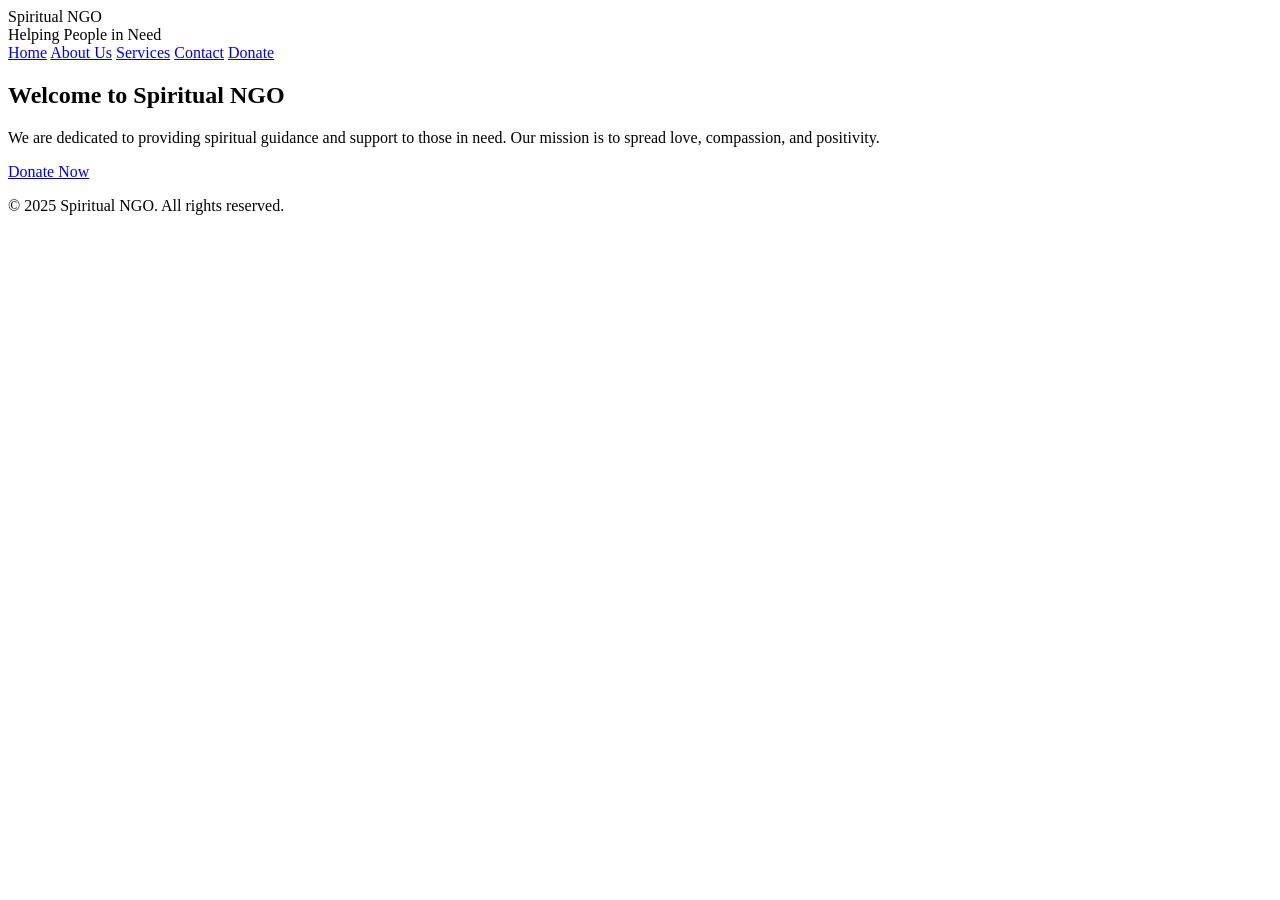
==== index.html @ c91c857c "Add files via upload" ====
<!DOCTYPE html>
<html lang="en">
<head>
    <meta charset="UTF-8">
    <meta name="viewport" content="width=device-width, initial-scale=1.0">
    <title>NGO - Home</title>
    <link rel="stylesheet" href="css/styles.css">
</head>
<body>
    <header>
        <div class="logo">Spiritual NGO</div>
        <div class="tagline">Helping People in Need</div>
    </header>
    <nav>
        <a href="index.html">Home</a>
        <a href="about.html">About Us</a>
        <a href="services.html">Services</a>
        <a href="contact.html">Contact</a>
        <a href="donate.html">Donate</a>
    </nav>
    <div class="hero">
        <h2>Welcome to Spiritual NGO</h2>
        <p>We are dedicated to providing spiritual guidance and support to those in need. Our mission is to spread love, compassion, and positivity.</p>
        <a href="donate.html" class="cta-button">Donate Now</a>
    </div>
    <footer>
        <p>&copy; 2025 Spiritual NGO. All rights reserved.</p>
    </footer>
</body>
</html>
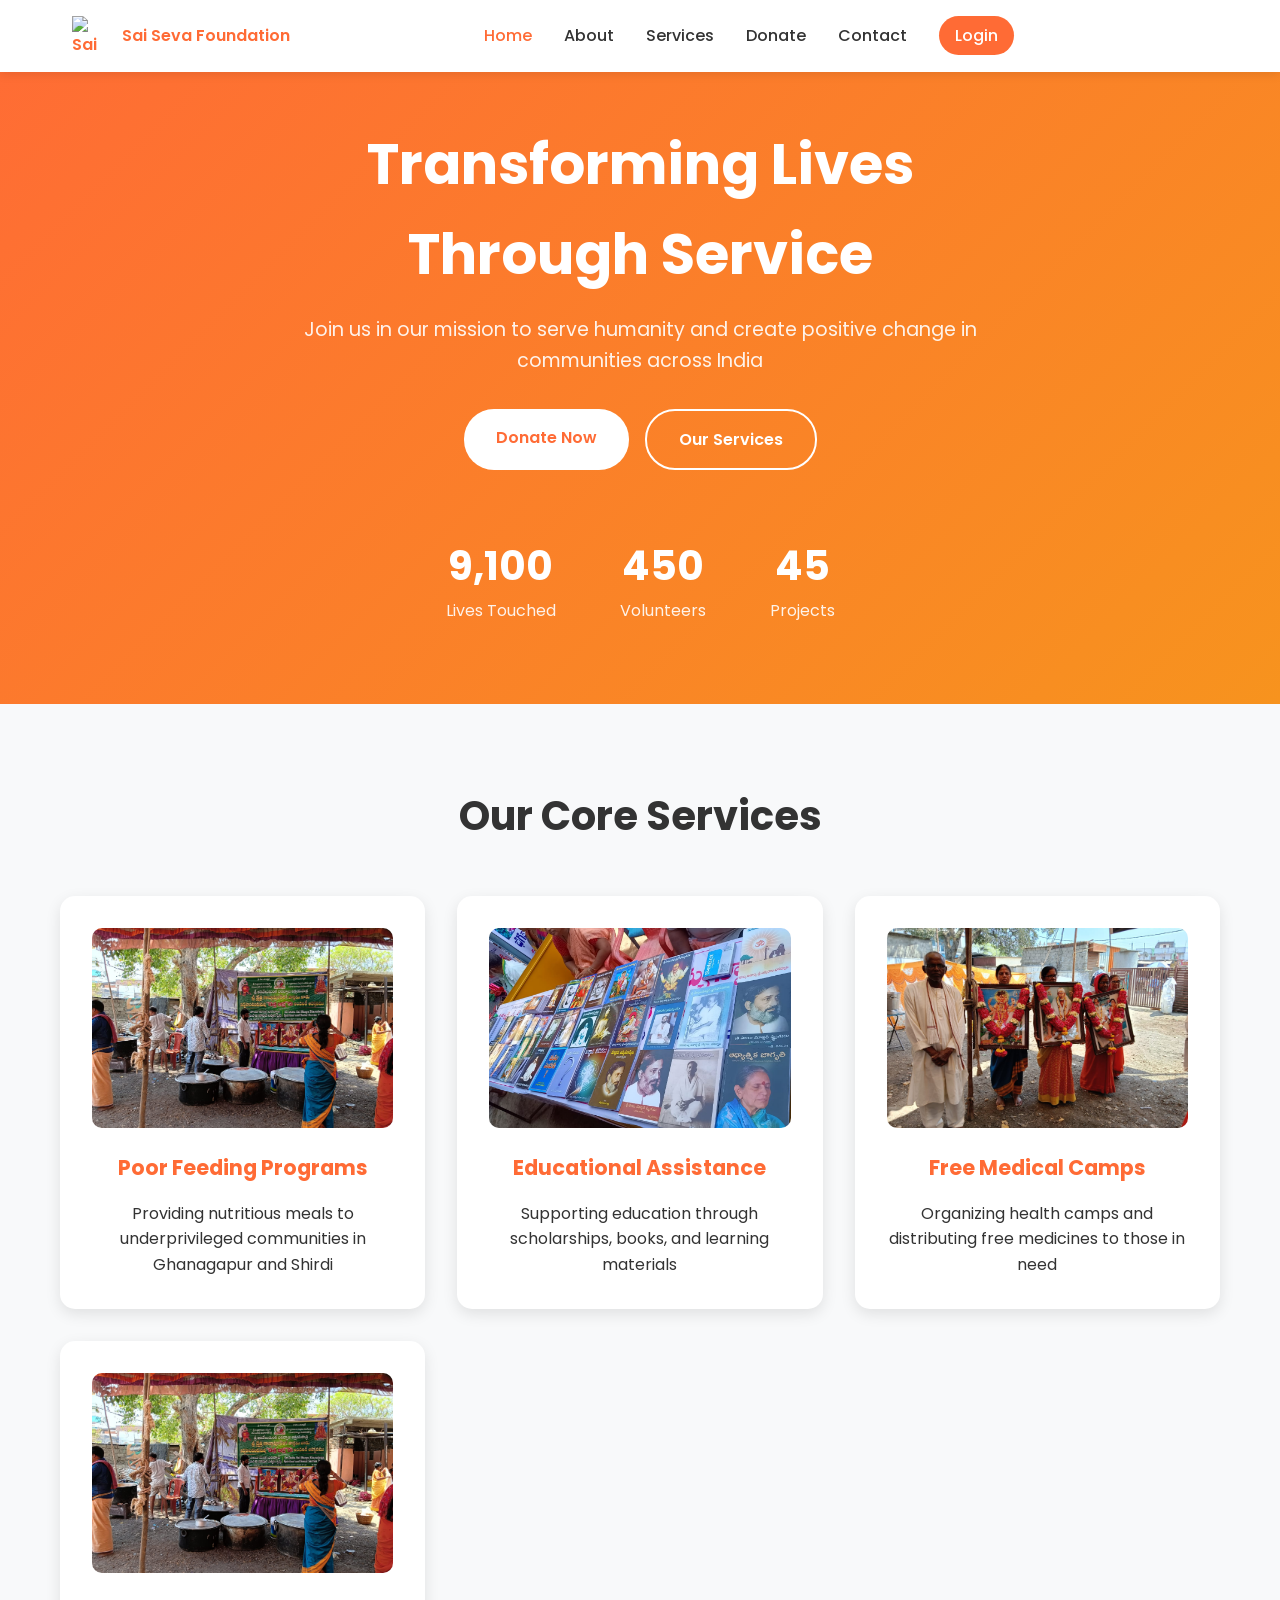
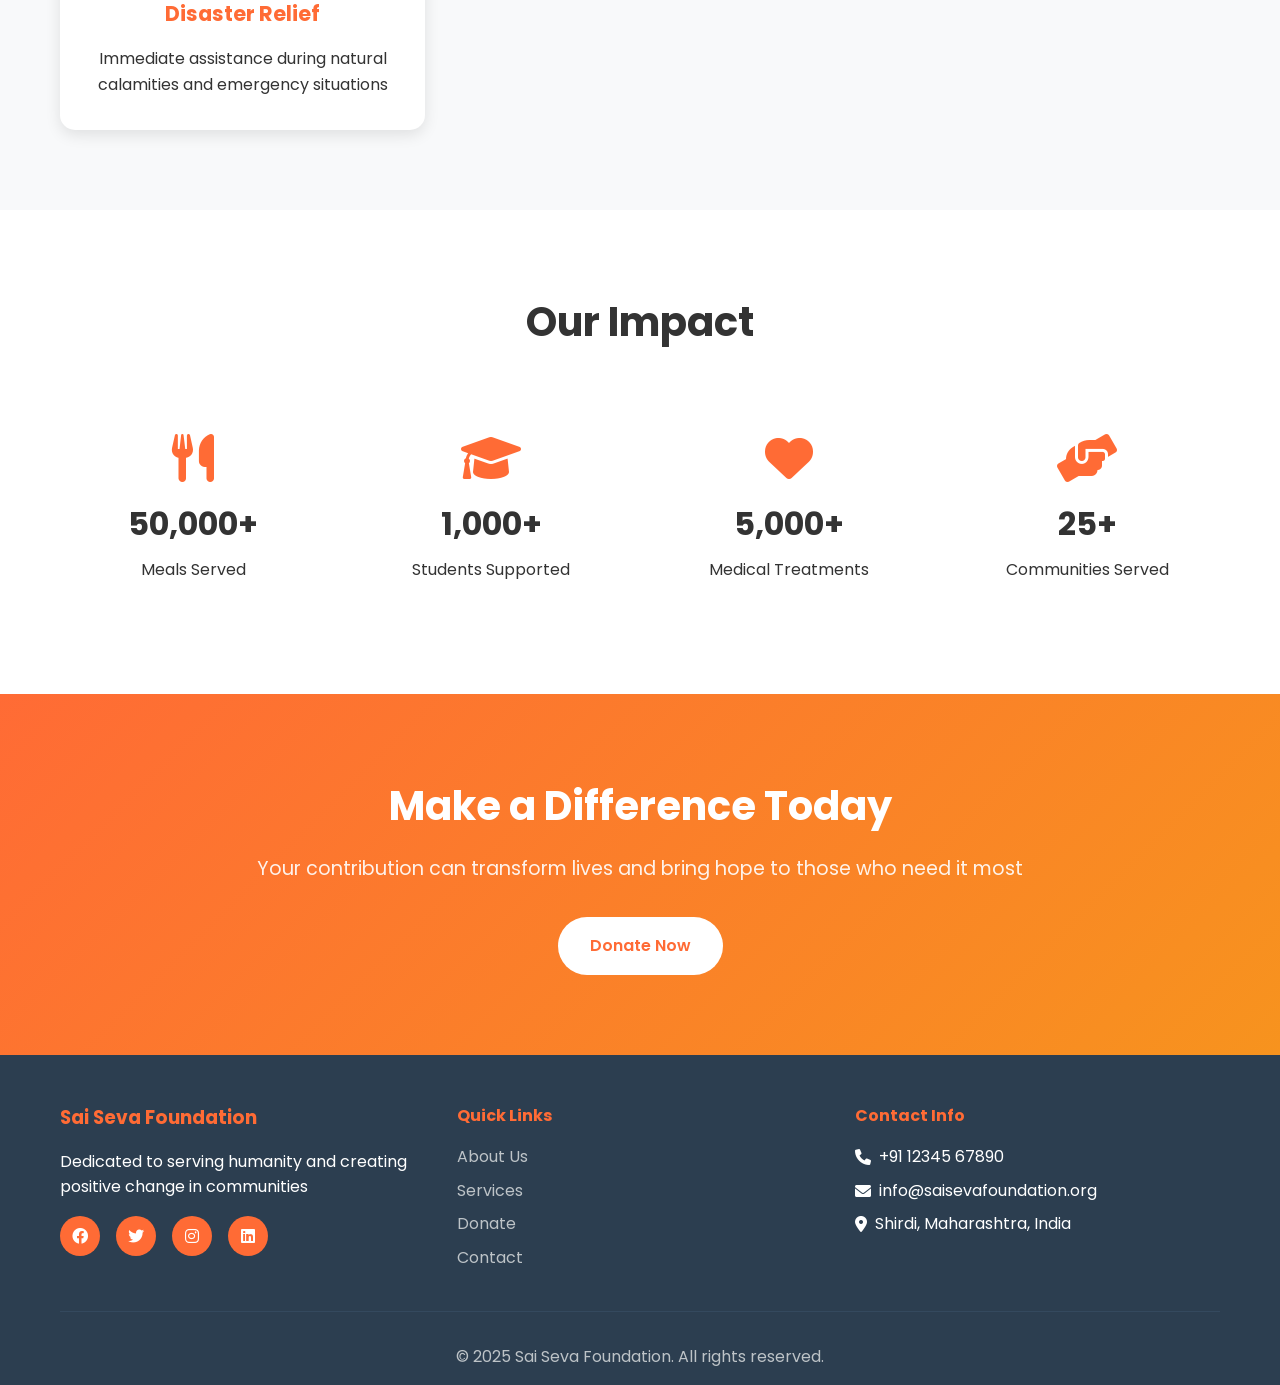
==== commit c479f8a1: "new updated" ====
--- a/index.html
+++ b/index.html
@@ -3,28 +3,173 @@
 <head>
     <meta charset="UTF-8">
     <meta name="viewport" content="width=device-width, initial-scale=1.0">
-    <title>NGO - Home</title>
-    <link rel="stylesheet" href="css/styles.css">
+    <title>Sai Seva Foundation - Transforming Lives Together</title>
+    <link rel="stylesheet" href="css/style.css">
+    <link href="https://cdnjs.cloudflare.com/ajax/libs/font-awesome/6.0.0/css/all.min.css" rel="stylesheet">
+    <link href="https://fonts.googleapis.com/css2?family=Poppins:wght@300;400;500;600;700&display=swap" rel="stylesheet">
 </head>
 <body>
-    <header>
-        <div class="logo">Spiritual NGO</div>
-        <div class="tagline">Helping People in Need</div>
-    </header>
-    <nav>
-        <a href="index.html">Home</a>
-        <a href="about.html">About Us</a>
-        <a href="services.html">Services</a>
-        <a href="contact.html">Contact</a>
-        <a href="donate.html">Donate</a>
+    <!-- Navigation -->
+    <nav class="navbar">
+        <div class="nav-container">
+            <div class="nav-logo">
+                <img src="images/logo.png" alt="Sai Seva Foundation">
+                <span>Sai Seva Foundation</span>
+            </div>
+            <ul class="nav-menu">
+                <li><a href="index.html" class="active">Home</a></li>
+                <li><a href="about.html">About</a></li>
+                <li><a href="services.html">Services</a></li>
+                <li><a href="donate.html">Donate</a></li>
+                <li><a href="contact.html">Contact</a></li>
+                <li><a href="login.html" class="login-btn">Login</a></li>
+            </ul>
+            <div class="hamburger">
+                <span></span>
+                <span></span>
+                <span></span>
+            </div>
+        </div>
     </nav>
-    <div class="hero">
-        <h2>Welcome to Spiritual NGO</h2>
-        <p>We are dedicated to providing spiritual guidance and support to those in need. Our mission is to spread love, compassion, and positivity.</p>
-        <a href="donate.html" class="cta-button">Donate Now</a>
-    </div>
-    <footer>
-        <p>&copy; 2025 Spiritual NGO. All rights reserved.</p>
+
+    <!-- Hero Section -->
+    <section class="hero">
+        <div class="hero-content">
+            <h1>Transforming Lives Through Service</h1>
+            <p>Join us in our mission to serve humanity and create positive change in communities across India</p>
+            <div class="hero-buttons">
+                <a href="donate.html" class="btn-primary">Donate Now</a>
+                <a href="services.html" class="btn-secondary">Our Services</a>
+            </div>
+        </div>
+        <div class="hero-stats">
+            <div class="stat">
+                <span class="stat-number" data-target="10000">0</span>
+                <span class="stat-label">Lives Touched</span>
+            </div>
+            <div class="stat">
+                <span class="stat-number" data-target="500">0</span>
+                <span class="stat-label">Volunteers</span>
+            </div>
+            <div class="stat">
+                <span class="stat-number" data-target="50">0</span>
+                <span class="stat-label">Projects</span>
+            </div>
+        </div>
+    </section>
+
+    <!-- Services Preview -->
+    <section class="services-preview">
+        <div class="container">
+            <h2>Our Core Services</h2>
+            <div class="services-grid">
+                <div class="service-card">
+                    <img src="images/poor-feeding.jpg" alt="Poor Feeding">
+                    <h3>Poor Feeding Programs</h3>
+                    <p>Providing nutritious meals to underprivileged communities in Ghanagapur and Shirdi</p>
+                </div>
+                <div class="service-card">
+                    <img src="images/education.jpg" alt="Education">
+                    <h3>Educational Assistance</h3>
+                    <p>Supporting education through scholarships, books, and learning materials</p>
+                </div>
+                <div class="service-card">
+                    <img src="images/medical-camp.jpg" alt="Medical Camp">
+                    <h3>Free Medical Camps</h3>
+                    <p>Organizing health camps and distributing free medicines to those in need</p>
+                </div>
+                <div class="service-card">
+                    <img src="images/disaster-relief.jpg" alt="Disaster Relief">
+                    <h3>Disaster Relief</h3>
+                    <p>Immediate assistance during natural calamities and emergency situations</p>
+                </div>
+            </div>
+        </div>
+    </section>
+
+    <!-- Impact Section -->
+    <section class="impact-section">
+        <div class="container">
+            <h2>Our Impact</h2>
+            <div class="impact-grid">
+                <div class="impact-item">
+                    <i class="fas fa-utensils"></i>
+                    <h3>50,000+</h3>
+                    <p>Meals Served</p>
+                </div>
+                <div class="impact-item">
+                    <i class="fas fa-graduation-cap"></i>
+                    <h3>1,000+</h3>
+                    <p>Students Supported</p>
+                </div>
+                <div class="impact-item">
+                    <i class="fas fa-heart"></i>
+                    <h3>5,000+</h3>
+                    <p>Medical Treatments</p>
+                </div>
+                <div class="impact-item">
+                    <i class="fas fa-hands-helping"></i>
+                    <h3>25+</h3>
+                    <p>Communities Served</p>
+                </div>
+            </div>
+        </div>
+    </section>
+
+    <!-- Donation CTA -->
+    <section class="donation-cta">
+        <div class="container">
+            <h2>Make a Difference Today</h2>
+            <p>Your contribution can transform lives and bring hope to those who need it most</p>
+            <a href="donate.html" class="btn-primary">Donate Now</a>
+        </div>
+    </section>
+
+    <!-- Footer -->
+    <footer class="footer">
+        <div class="container">
+            <div class="footer-content">
+                <div class="footer-section">
+                    <h3>Sai Seva Foundation</h3>
+                    <p>Dedicated to serving humanity and creating positive change in communities</p>
+                    <div class="social-links">
+                        <a href="#"><i class="fab fa-facebook"></i></a>
+                        <a href="#"><i class="fab fa-twitter"></i></a>
+                        <a href="#"><i class="fab fa-instagram"></i></a>
+                        <a href="#"><i class="fab fa-linkedin"></i></a>
+                    </div>
+                </div>
+                <div class="footer-section">
+                    <h4>Quick Links</h4>
+                    <ul>
+                        <li><a href="about.html">About Us</a></li>
+                        <li><a href="services.html">Services</a></li>
+                        <li><a href="donate.html">Donate</a></li>
+                        <li><a href="contact.html">Contact</a></li>
+                    </ul>
+                </div>
+                <div class="footer-section">
+                    <h4>Contact Info</h4>
+                    <div class="contact-item">
+                        <i class="fas fa-phone"></i>
+                        <span>+91 12345 67890</span>
+                    </div>
+                    <div class="contact-item">
+                        <i class="fas fa-envelope"></i>
+                        <span>info@saisevafoundation.org</span>
+                    </div>
+                    <div class="contact-item">
+                        <i class="fas fa-map-marker-alt"></i>
+                        <span>Shirdi, Maharashtra, India</span>
+                    </div>
+                </div>
+            </div>
+            <div class="footer-bottom">
+                <p>&copy; 2025 Sai Seva Foundation. All rights reserved.</p>
+            </div>
+        </div>
     </footer>
+
+    <script src="js/main.js"></script>
 </body>
-</html>+</html>
--- a/css/style.css
+++ b/css/style.css
@@ -0,0 +1,860 @@
+/* Reset and Base Styles */
+* {
+    margin: 0;
+    padding: 0;
+    box-sizing: border-box;
+}
+
+body {
+    font-family: 'Poppins', sans-serif;
+    line-height: 1.6;
+    color: #333;
+}
+
+.container {
+    max-width: 1200px;
+    margin: 0 auto;
+    padding: 0 20px;
+}
+
+/* Navigation */
+.navbar {
+    background: #fff;
+    box-shadow: 0 2px 10px rgba(0,0,0,0.1);
+    position: fixed;
+    width: 100%;
+    top: 0;
+    z-index: 1000;
+}
+
+.nav-container {
+    display: flex;
+    justify-content: space-between;
+    align-items: center;
+    padding: 1rem 2rem;
+    max-width: 1200px;
+    margin: 0 auto;
+}
+
+.nav-logo {
+    display: flex;
+    align-items: center;
+    gap: 10px;
+    font-weight: 600;
+    color: #ff6b35;
+}
+
+.nav-logo img {
+    width: 40px;
+    height: 40px;
+}
+
+.nav-menu {
+    display: flex;
+    list-style: none;
+    gap: 2rem;
+    align-items: center;
+}
+
+.nav-menu a {
+    text-decoration: none;
+    color: #333;
+    font-weight: 500;
+    transition: color 0.3s;
+}
+
+.nav-menu a:hover,
+.nav-menu a.active {
+    color: #ff6b35;
+}
+
+.login-btn {
+    background: #ff6b35;
+    color: #fff !important;
+    padding: 0.5rem 1rem;
+    border-radius: 25px;
+    transition: background 0.3s;
+}
+
+.login-btn:hover {
+    background: #e55a2b;
+}
+
+/* Hero Section */
+.hero {
+    background: linear-gradient(135deg, #ff6b35 0%, #f7931e 100%);
+    color: white;
+    padding: 120px 0 80px;
+    text-align: center;
+    position: relative;
+    overflow: hidden;
+}
+
+.hero::before {
+    content: '';
+    position: absolute;
+    top: 0;
+    left: 0;
+    right: 0;
+    bottom: 0;
+    background: url('images/hero-bg.jpg') center/cover;
+    opacity: 0.2;
+    z-index: 1;
+}
+
+.hero-content {
+    position: relative;
+    z-index: 2;
+    max-width: 800px;
+    margin: 0 auto;
+    padding: 0 20px;
+}
+
+.hero h1 {
+    font-size: 3.5rem;
+    margin-bottom: 1rem;
+    font-weight: 700;
+}
+
+.hero p {
+    font-size: 1.2rem;
+    margin-bottom: 2rem;
+    opacity: 0.9;
+}
+
+.hero-buttons {
+    display: flex;
+    gap: 1rem;
+    justify-content: center;
+    flex-wrap: wrap;
+}
+
+.btn-primary,
+.btn-secondary {
+    padding: 1rem 2rem;
+    border: none;
+    border-radius: 30px;
+    font-weight: 600;
+    text-decoration: none;
+    display: inline-block;
+    transition: all 0.3s;
+    cursor: pointer;
+}
+
+.btn-primary {
+    background: #fff;
+    color: #ff6b35;
+}
+
+.btn-primary:hover {
+    background: #f0f0f0;
+    transform: translateY(-2px);
+}
+
+.btn-secondary {
+    background: transparent;
+    color: #fff;
+    border: 2px solid #fff;
+}
+
+.btn-secondary:hover {
+    background: #fff;
+    color: #ff6b35;
+}
+
+.hero-stats {
+    display: flex;
+    justify-content: center;
+    gap: 4rem;
+    margin-top: 4rem;
+    position: relative;
+    z-index: 2;
+}
+
+.stat {
+    text-align: center;
+}
+
+.stat-number {
+    display: block;
+    font-size: 2.5rem;
+    font-weight: 700;
+}
+
+.stat-label {
+    font-size: 1rem;
+    opacity: 0.9;
+}
+
+/* Services Preview */
+.services-preview {
+    padding: 80px 0;
+    background: #f8f9fa;
+}
+
+.services-preview h2 {
+    text-align: center;
+    font-size: 2.5rem;
+    margin-bottom: 3rem;
+    color: #333;
+}
+
+.services-grid {
+    display: grid;
+    grid-template-columns: repeat(auto-fit, minmax(280px, 1fr));
+    gap: 2rem;
+}
+
+.service-card {
+    background: #fff;
+    border-radius: 15px;
+    padding: 2rem;
+    text-align: center;
+    box-shadow: 0 5px 15px rgba(0,0,0,0.1);
+    transition: transform 0.3s;
+}
+
+.service-card:hover {
+    transform: translateY(-5px);
+}
+
+.service-card img {
+    width: 100%;
+    height: 200px;
+    object-fit: cover;
+    border-radius: 10px;
+    margin-bottom: 1rem;
+}
+
+.service-card h3 {
+    font-size: 1.3rem;
+    margin-bottom: 1rem;
+    color: #ff6b35;
+}
+
+/* Impact Section */
+.impact-section {
+    padding: 80px 0;
+    background: #fff;
+}
+
+.impact-section h2 {
+    text-align: center;
+    font-size: 2.5rem;
+    margin-bottom: 3rem;
+    color: #333;
+}
+
+.impact-grid {
+    display: grid;
+    grid-template-columns: repeat(auto-fit, minmax(200px, 1fr));
+    gap: 2rem;
+}
+
+.impact-item {
+    text-align: center;
+    padding: 2rem;
+}
+
+.impact-item i {
+    font-size: 3rem;
+    color: #ff6b35;
+    margin-bottom: 1rem;
+}
+
+.impact-item h3 {
+    font-size: 2rem;
+    font-weight: 700;
+    margin-bottom: 0.5rem;
+}
+
+/* Donation CTA */
+.donation-cta {
+    background: linear-gradient(135deg, #ff6b35 0%, #f7931e 100%);
+    color: white;
+    padding: 80px 0;
+    text-align: center;
+}
+
+.donation-cta h2 {
+    font-size: 2.5rem;
+    margin-bottom: 1rem;
+}
+
+.donation-cta p {
+    font-size: 1.2rem;
+    margin-bottom: 2rem;
+    opacity: 0.9;
+}
+
+/* Login Section */
+.login-section {
+    padding: 120px 0 80px;
+    background: #f8f9fa;
+    min-height: 100vh;
+    display: flex;
+    align-items: center;
+}
+
+.login-container {
+    max-width: 450px;
+    margin: 0 auto;
+    background: #fff;
+    padding: 2rem;
+    border-radius: 15px;
+    box-shadow: 0 10px 30px rgba(0,0,0,0.1);
+}
+
+.login-tabs {
+    display: flex;
+    margin-bottom: 2rem;
+}
+
+.tab-btn {
+    flex: 1;
+    padding: 1rem;
+    background: transparent;
+    border: none;
+    border-bottom: 2px solid #ddd;
+    cursor: pointer;
+    font-weight: 600;
+    transition: all 0.3s;
+}
+
+.tab-btn.active {
+    border-bottom-color: #ff6b35;
+    color: #ff6b35;
+}
+
+.tab-content {
+    display: none;
+}
+
+.tab-content.active {
+    display: block;
+}
+
+.auth-form {
+    display: flex;
+    flex-direction: column;
+    gap: 1rem;
+}
+
+.form-group {
+    display: flex;
+    flex-direction: column;
+}
+
+.form-group label {
+    margin-bottom: 0.5rem;
+    font-weight: 500;
+    color: #333;
+}
+
+.form-group input,
+.form-group select,
+.form-group textarea {
+    padding: 0.8rem;
+    border: 2px solid #ddd;
+    border-radius: 8px;
+    font-size: 1rem;
+    transition: border-color 0.3s;
+}
+
+.form-group input:focus,
+.form-group select:focus,
+.form-group textarea:focus {
+    outline: none;
+    border-color: #ff6b35;
+}
+
+/* Donation Page */
+.donation-hero {
+    background: linear-gradient(135deg, #ff6b35 0%, #f7931e 100%);
+    color: white;
+    padding: 120px 0 80px;
+    text-align: center;
+}
+
+.donation-hero h1 {
+    font-size: 3rem;
+    margin-bottom: 1rem;
+}
+
+.donation-section {
+    padding: 80px 0;
+    background: #f8f9fa;
+}
+
+.donation-grid {
+    display: grid;
+    grid-template-columns: 2fr 1fr;
+    gap: 3rem;
+    align-items: start;
+}
+
+.donation-form-container {
+    background: #fff;
+    padding: 2rem;
+    border-radius: 15px;
+    box-shadow: 0 5px 15px rgba(0,0,0,0.1);
+}
+
+.donation-form h2 {
+    margin-bottom: 2rem;
+    color: #333;
+}
+
+.cause-options {
+    display: flex;
+    flex-direction: column;
+    gap: 0.5rem;
+    margin-bottom: 2rem;
+}
+
+.cause-option {
+    display: flex;
+    align-items: center;
+    gap: 0.5rem;
+    padding: 0.8rem;
+    border: 2px solid #ddd;
+    border-radius: 8px;
+    cursor: pointer;
+    transition: all 0.3s;
+}
+
+.cause-option:hover {
+    border-color: #ff6b35;
+}
+
+.cause-option input[type="radio"]:checked + span {
+    color: #ff6b35;
+    font-weight: 600;
+}
+
+.amount-buttons {
+    display: grid;
+    grid-template-columns: repeat(2, 1fr);
+    gap: 1rem;
+    margin-bottom: 1rem;
+}
+
+.amount-btn {
+    padding: 1rem;
+    border: 2px solid #ddd;
+    background: #fff;
+    border-radius: 8px;
+    cursor: pointer;
+    font-weight: 600;
+    transition: all 0.3s;
+}
+
+.amount-btn.active,
+.amount-btn:hover {
+    border-color: #ff6b35;
+    background: #ff6b35;
+    color: #fff;
+}
+
+.form-row {
+    display: grid;
+    grid-template-columns: 1fr 1fr;
+    gap: 1rem;
+}
+
+.donation-summary {
+    background: #f8f9fa;
+    padding: 1.5rem;
+    border-radius: 8px;
+    margin-bottom: 2rem;
+}
+
+.summary-item {
+    display: flex;
+    justify-content: space-between;
+    margin-bottom: 0.5rem;
+}
+
+.donate-btn {
+    width: 100%;
+    padding: 1rem;
+    font-size: 1.1rem;
+    font-weight: 600;
+}
+
+.impact-info {
+    background: #fff;
+    padding: 2rem;
+    border-radius: 15px;
+    box-shadow: 0 5px 15px rgba(0,0,0,0.1);
+    height: fit-content;
+}
+
+.impact-cards {
+    display: flex;
+    flex-direction: column;
+    gap: 1rem;
+    margin-bottom: 2rem;
+}
+
+.impact-card {
+    display: flex;
+    align-items: center;
+    gap: 1rem;
+    padding: 1rem;
+    background: #f8f9fa;
+    border-radius: 8px;
+}
+
+.impact-icon {
+    width: 50px;
+    height: 50px;
+    background: #ff6b35;
+    color: #fff;
+    display: flex;
+    align-items: center;
+    justify-content: center;
+    border-radius: 50%;
+    font-size: 1.2rem;
+}
+
+.trust-indicators ul {
+    list-style: none;
+    padding: 0;
+}
+
+.trust-indicators li {
+    display: flex;
+    align-items: center;
+    gap: 0.5rem;
+    margin-bottom: 0.5rem;
+}
+
+.trust-indicators i {
+    color: #28a745;
+}
+
+/* Dashboard Styles */
+.dashboard-container {
+    display: flex;
+    min-height: 100vh;
+}
+
+.sidebar {
+    width: 250px;
+    background: #2c3e50;
+    color: #fff;
+    position: fixed;
+    height: 100vh;
+    overflow-y: auto;
+}
+
+.sidebar-header {
+    padding: 2rem 1rem;
+    border-bottom: 1px solid #34495e;
+}
+
+.sidebar-menu {
+    list-style: none;
+    padding: 0;
+}
+
+.sidebar-menu li {
+    margin: 0;
+}
+
+.sidebar-menu a {
+    display: flex;
+    align-items: center;
+    gap: 0.5rem;
+    padding: 1rem;
+    color: #bdc3c7;
+    text-decoration: none;
+    transition: all 0.3s;
+}
+
+.sidebar-menu a:hover,
+.sidebar-menu li.active a {
+    background: #34495e;
+    color: #fff;
+}
+
+.main-content {
+    flex: 1;
+    margin-left: 250px;
+    padding: 2rem;
+    background: #f8f9fa;
+    min-height: 100vh;
+}
+
+.dashboard-header {
+    display: flex;
+    justify-content: space-between;
+    align-items: center;
+    margin-bottom: 2rem;
+}
+
+.user-info {
+    display: flex;
+    align-items: center;
+    gap: 1rem;
+}
+
+.user-avatar {
+    width: 40px;
+    height: 40px;
+    border-radius: 50%;
+}
+
+.stats-grid {
+    display: grid;
+    grid-template-columns: repeat(auto-fit, minmax(250px, 1fr));
+    gap: 2rem;
+    margin-bottom: 2rem;
+}
+
+.stat-card {
+    background: #fff;
+    padding: 2rem;
+    border-radius: 15px;
+    box-shadow: 0 5px 15px rgba(0,0,0,0.1);
+    display: flex;
+    align-items: center;
+    gap: 1rem;
+}
+
+.stat-icon {
+    width: 60px;
+    height: 60px;
+    background: #ff6b35;
+    color: #fff;
+    display: flex;
+    align-items: center;
+    justify-content: center;
+    border-radius: 50%;
+    font-size: 1.5rem;
+}
+
+.stat-content h3 {
+    font-size: 2rem;
+    margin-bottom: 0.5rem;
+    color: #333;
+}
+
+.dashboard-widgets {
+    display: grid;
+    grid-template-columns: 1fr 1fr;
+    gap: 2rem;
+}
+
+.widget {
+    background: #fff;
+    padding: 2rem;
+    border-radius: 15px;
+    box-shadow: 0 5px 15px rgba(0,0,0,0.1);
+}
+
+.content-section {
+    display: none;
+}
+
+.content-section.active {
+    display: block;
+}
+
+.section-header {
+    display: flex;
+    justify-content: space-between;
+    align-items: center;
+    margin-bottom: 2rem;
+}
+
+.table-container {
+    background: #fff;
+    border-radius: 15px;
+    overflow: hidden;
+    box-shadow: 0 5px 15px rgba(0,0,0,0.1);
+}
+
+.data-table {
+    width: 100%;
+    border-collapse: collapse;
+}
+
+.data-table th,
+.data-table td {
+    padding: 1rem;
+    text-align: left;
+    border-bottom: 1px solid #ddd;
+}
+
+.data-table th {
+    background: #f8f9fa;
+    font-weight: 600;
+}
+
+/* Modal */
+.modal {
+    display: none;
+    position: fixed;
+    z-index: 2000;
+    left: 0;
+    top: 0;
+    width: 100%;
+    height: 100%;
+    background: rgba(0,0,0,0.5);
+}
+
+.modal-content {
+    background: #fff;
+    margin: 5% auto;
+    padding: 2rem;
+    border-radius: 15px;
+    width: 90%;
+    max-width: 600px;
+    position: relative;
+}
+
+.close {
+    position: absolute;
+    right: 1rem;
+    top: 1rem;
+    font-size: 2rem;
+    cursor: pointer;
+    color: #999;
+}
+
+/* Footer */
+.footer {
+    background: #2c3e50;
+    color: #fff;
+    padding: 3rem 0 1rem;
+}
+
+.footer-content {
+    display: grid;
+    grid-template-columns: repeat(auto-fit, minmax(250px, 1fr));
+    gap: 2rem;
+    margin-bottom: 2rem;
+}
+
+.footer-section h3,
+.footer-section h4 {
+    margin-bottom: 1rem;
+    color: #ff6b35;
+}
+
+.footer-section ul {
+    list-style: none;
+}
+
+.footer-section ul li {
+    margin-bottom: 0.5rem;
+}
+
+.footer-section a {
+    color: #bdc3c7;
+    text-decoration: none;
+    transition: color 0.3s;
+}
+
+.footer-section a:hover {
+    color: #fff;
+}
+
+.social-links {
+    display: flex;
+    gap: 1rem;
+    margin-top: 1rem;
+}
+
+.social-links a {
+    width: 40px;
+    height: 40px;
+    background: #ff6b35;
+    color: #fff;
+    display: flex;
+    align-items: center;
+    justify-content: center;
+    border-radius: 50%;
+    transition: background 0.3s;
+}
+
+.social-links a:hover {
+    background: #e55a2b;
+}
+
+.contact-item {
+    display: flex;
+    align-items: center;
+    gap: 0.5rem;
+    margin-bottom: 0.5rem;
+}
+
+.footer-bottom {
+    text-align: center;
+    padding-top: 2rem;
+    border-top: 1px solid #34495e;
+    color: #bdc3c7;
+}
+
+/* Responsive Design */
+@media (max-width: 768px) {
+    .nav-menu {
+        display: none;
+    }
+    
+    .hero h1 {
+        font-size: 2.5rem;
+    }
+    
+    .hero-stats {
+        flex-direction: column;
+        gap: 2rem;
+    }
+    
+    .donation-grid {
+        grid-template-columns: 1fr;
+    }
+    
+    .form-row {
+        grid-template-columns: 1fr;
+    }
+    
+    .amount-buttons {
+        grid-template-columns: 1fr;
+    }
+    
+    .dashboard-container {
+        flex-direction: column;
+    }
+    
+    .sidebar {
+        position: relative;
+        width: 100%;
+        height: auto;
+    }
+    
+    .main-content {
+        margin-left: 0;
+    }
+    
+    .dashboard-widgets {
+        grid-template-columns: 1fr;
+    }
+}
+
+@media (max-width: 480px) {
+    .hero-buttons {
+        flex-direction: column;
+        align-items: center;
+    }
+    
+    .services-grid {
+        grid-template-columns: 1fr;
+    }
+    
+    .impact-grid {
+        grid-template-columns: repeat(2, 1fr);
+    }
+}
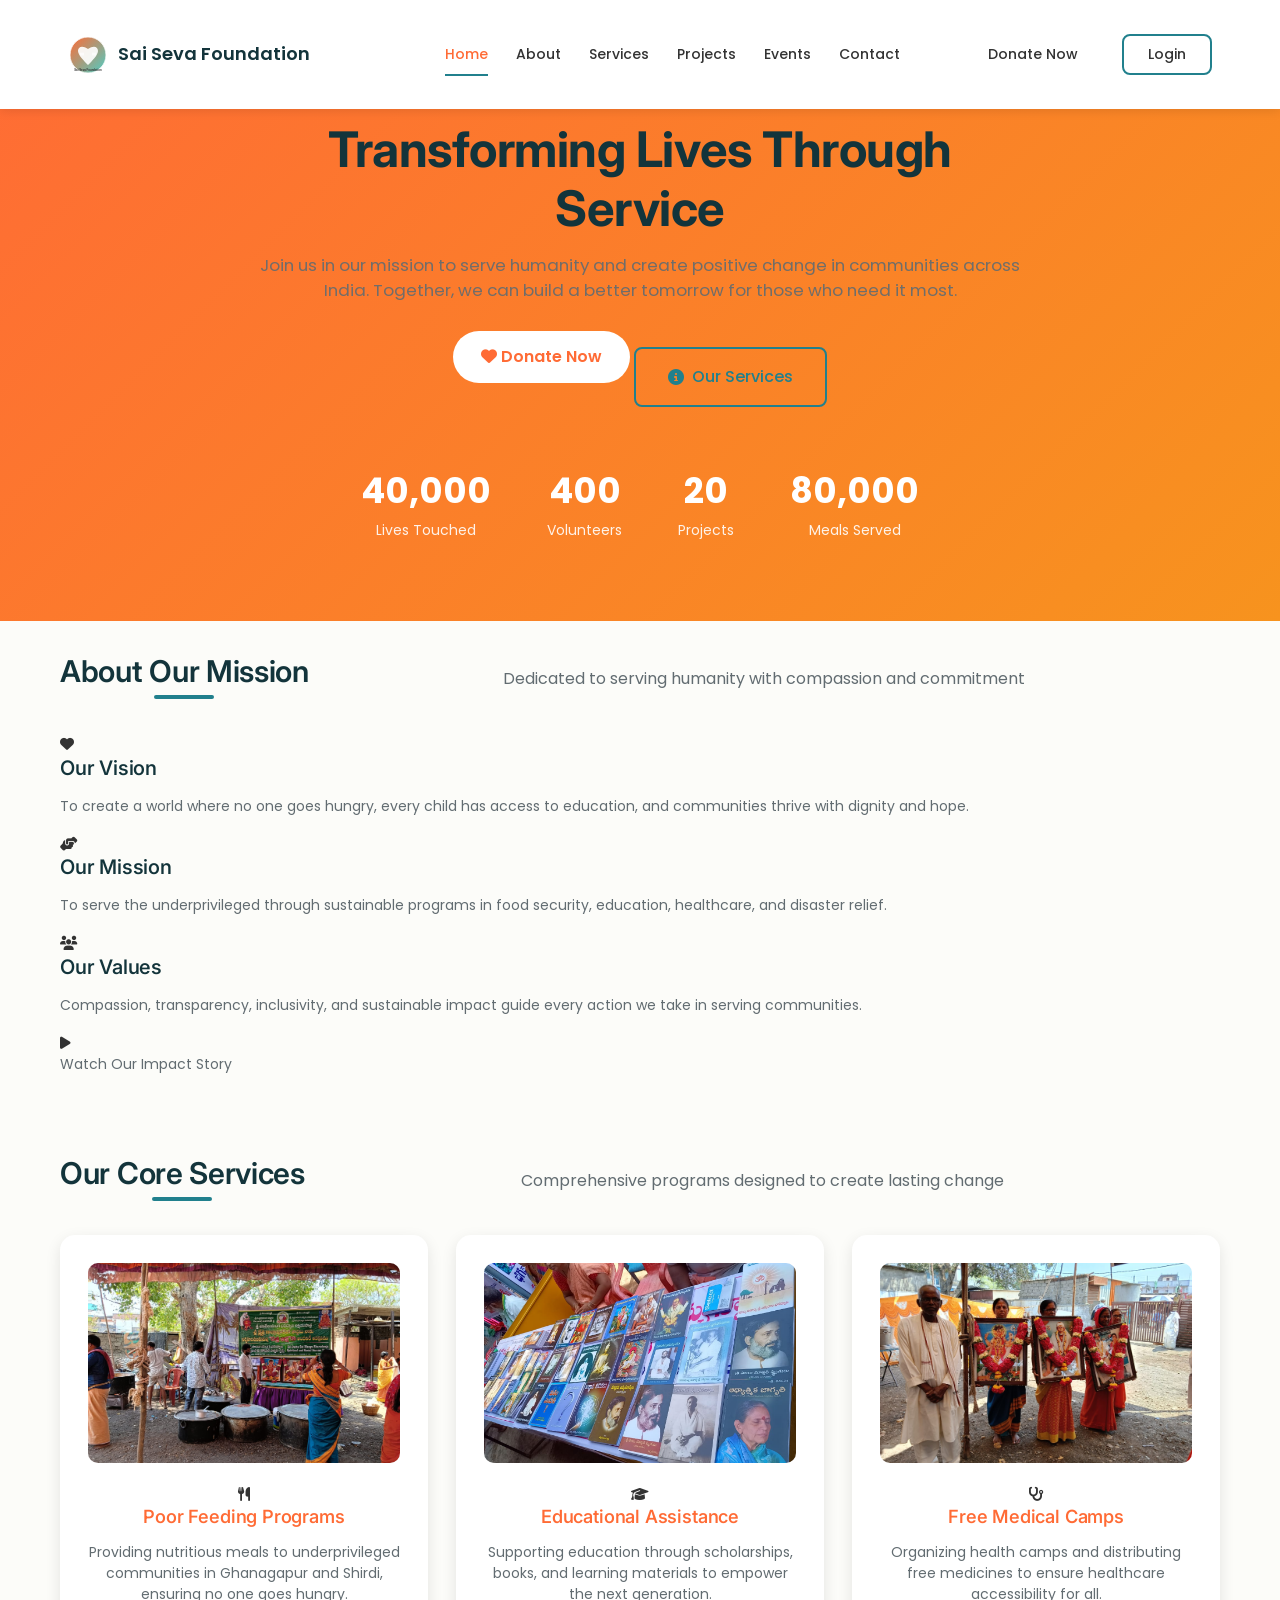
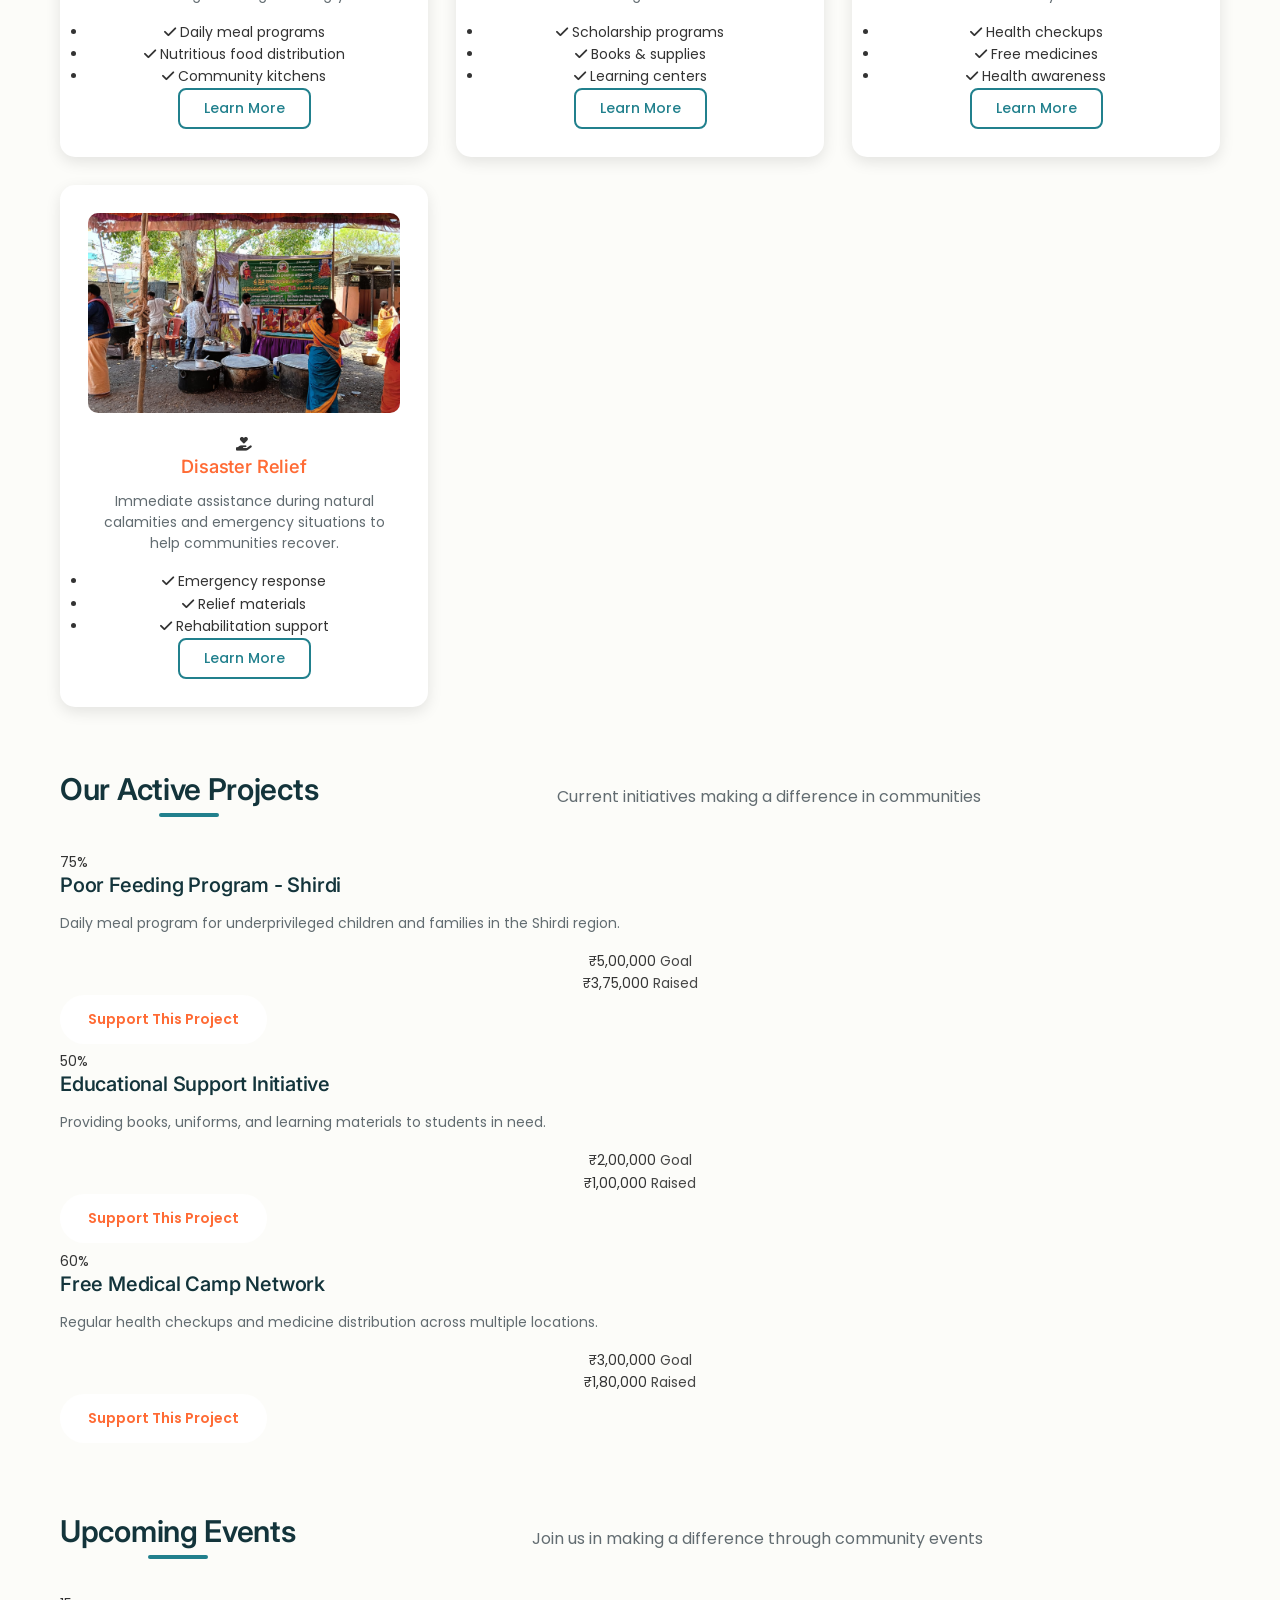
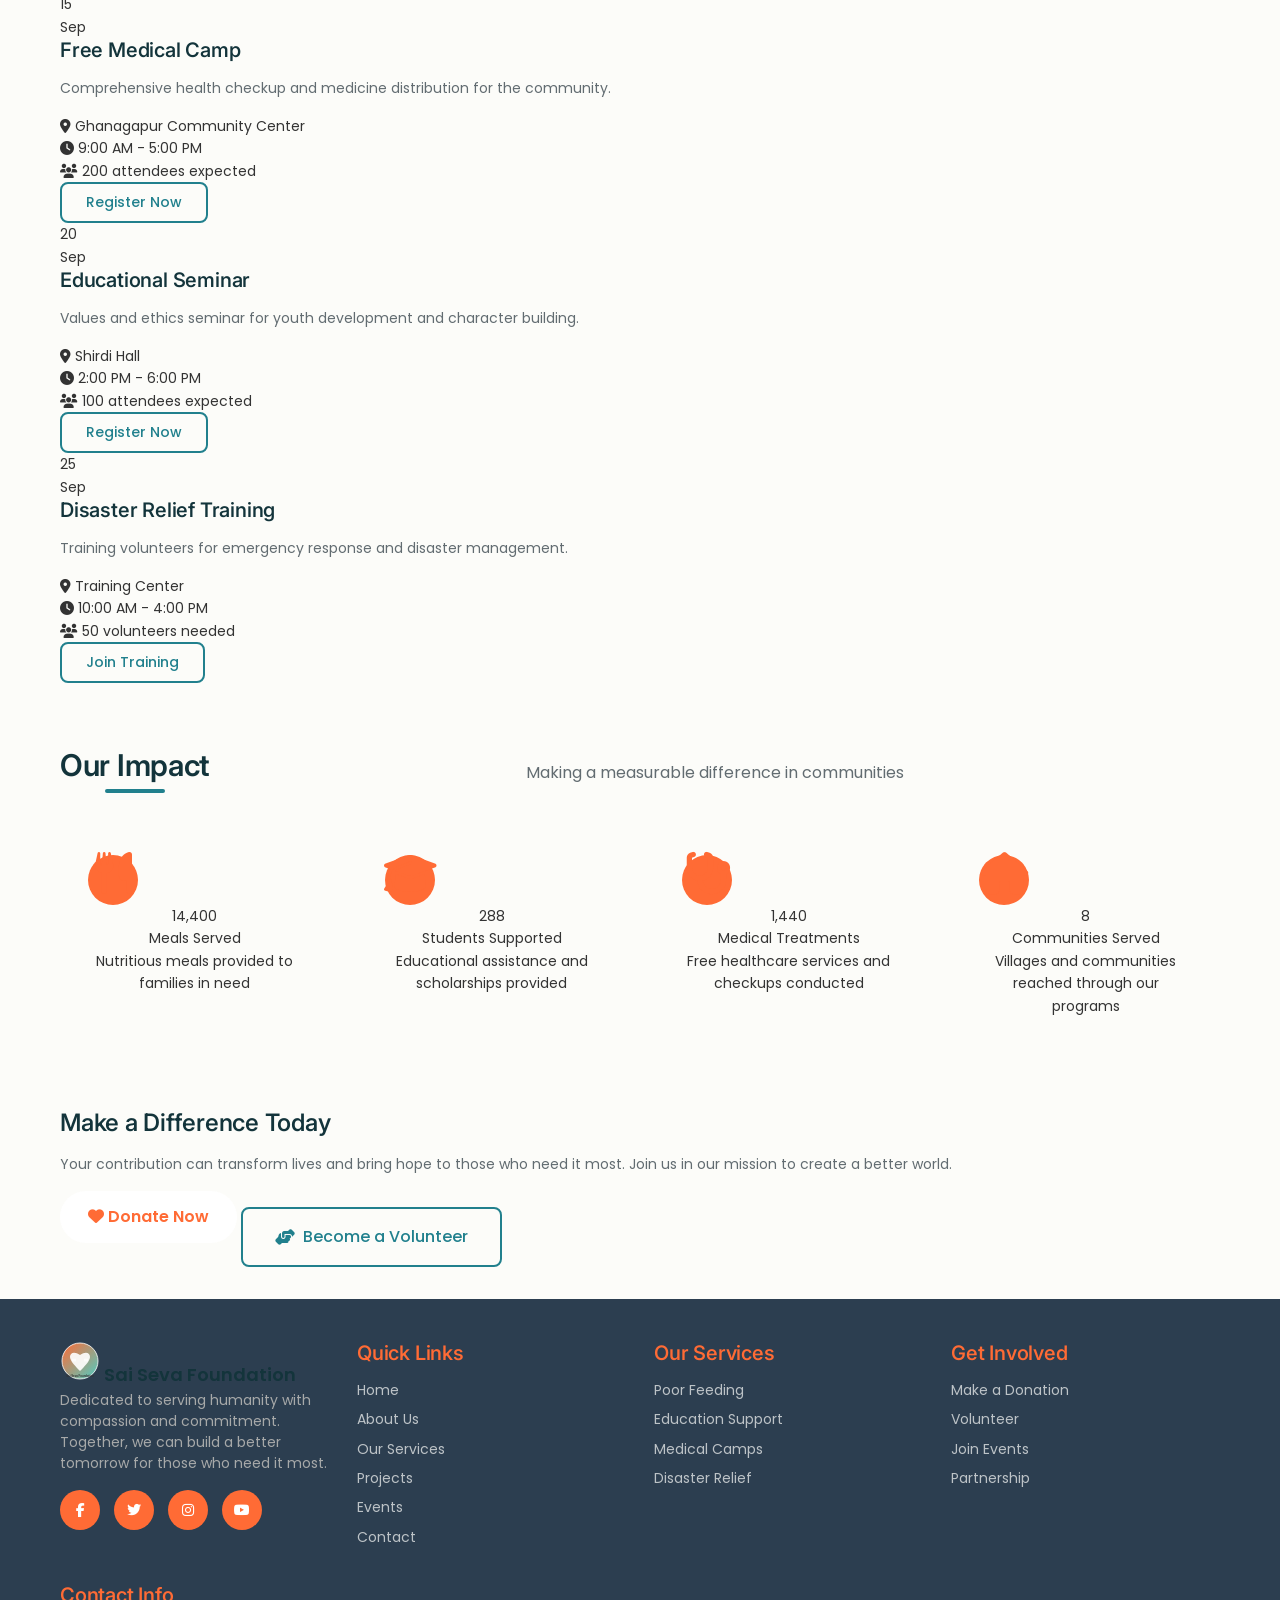
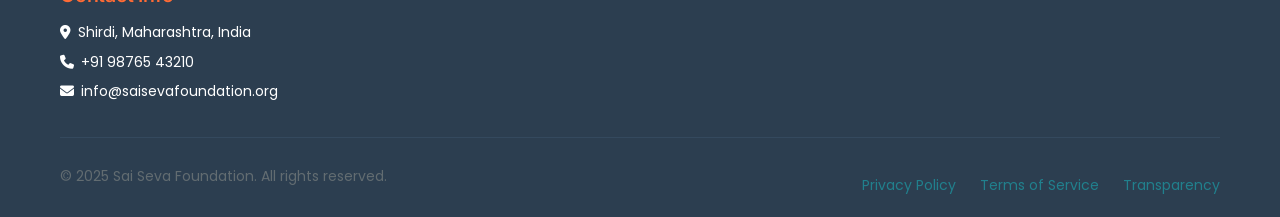
==== commit 35e75970: "final-design" ====
--- a/index.html
+++ b/index.html
@@ -4,124 +4,487 @@
     <meta charset="UTF-8">
     <meta name="viewport" content="width=device-width, initial-scale=1.0">
     <title>Sai Seva Foundation - Transforming Lives Together</title>
+    <meta name="description" content="Join Sai Seva Foundation in our mission to serve humanity through poor feeding programs, education support, medical camps, and disaster relief across India.">
+    <link rel="stylesheet" href="css/common.css">
     <link rel="stylesheet" href="css/style.css">
-    <link href="https://cdnjs.cloudflare.com/ajax/libs/font-awesome/6.0.0/css/all.min.css" rel="stylesheet">
-    <link href="https://fonts.googleapis.com/css2?family=Poppins:wght@300;400;500;600;700&display=swap" rel="stylesheet">
+    <link rel="preconnect" href="https://fonts.googleapis.com">
+<link rel="preconnect" href="https://fonts.gstatic.com" crossorigin>
+<link href="https://fonts.googleapis.com/css2?family=Inter:wght@300;400;500;600;700;800&family=Poppins:wght@400;500;600;700;800&display=swap" rel="stylesheet">
+<link rel="stylesheet" href="https://cdnjs.cloudflare.com/ajax/libs/font-awesome/6.4.0/css/all.min.css">
+
+    <meta name="csrf-token" content="">
 </head>
 <body>
-    <!-- Navigation -->
-    <nav class="navbar">
-        <div class="nav-container">
-            <div class="nav-logo">
-                <img src="images/logo.png" alt="Sai Seva Foundation">
-                <span>Sai Seva Foundation</span>
-            </div>
-            <ul class="nav-menu">
-                <li><a href="index.html" class="active">Home</a></li>
-                <li><a href="about.html">About</a></li>
-                <li><a href="services.html">Services</a></li>
-                <li><a href="donate.html">Donate</a></li>
-                <li><a href="contact.html">Contact</a></li>
-                <li><a href="login.html" class="login-btn">Login</a></li>
-            </ul>
-            <div class="hamburger">
-                <span></span>
-                <span></span>
-                <span></span>
-            </div>
-        </div>
-    </nav>
+    <!-- Header -->
+    <header class="header">
+        <nav class="navbar">
+            <div class="nav-container">
+                <div class="nav-logo">
+                    <img src="images/logo-placeholder.svg" alt="Sai Seva Foundation" class="logo-img">
+                    <span class="logo-text">Sai Seva Foundation</span>
+                </div>
+                
+                <div class="nav-menu">
+                    <a href="#home" class="nav-link active">Home</a>
+                    <a href="about.html" class="nav-link">About</a>
+                    <a href="services.html" class="nav-link">Services</a>
+                    <a href="#projects" class="nav-link">Projects</a>
+                    <a href="#events" class="nav-link">Events</a>
+                    <a href="contact.html" class="nav-link">Contact</a>
+                    <div class="nav-actions">
+                        <a href="donate.html" class="btn btn-primary">Donate Now</a>
+                        <a href="login.html" class="btn btn-outline">Login</a>
+                    </div>
+                </div>
+                
+                <div class="hamburger">
+                    <span></span>
+                    <span></span>
+                    <span></span>
+                </div>
+            </div>
+        </nav>
+    </header>
 
     <!-- Hero Section -->
-    <section class="hero">
-        <div class="hero-content">
-            <h1>Transforming Lives Through Service</h1>
-            <p>Join us in our mission to serve humanity and create positive change in communities across India</p>
-            <div class="hero-buttons">
-                <a href="donate.html" class="btn-primary">Donate Now</a>
-                <a href="services.html" class="btn-secondary">Our Services</a>
-            </div>
-        </div>
-        <div class="hero-stats">
-            <div class="stat">
-                <span class="stat-number" data-target="10000">0</span>
-                <span class="stat-label">Lives Touched</span>
-            </div>
-            <div class="stat">
-                <span class="stat-number" data-target="500">0</span>
-                <span class="stat-label">Volunteers</span>
-            </div>
-            <div class="stat">
-                <span class="stat-number" data-target="50">0</span>
-                <span class="stat-label">Projects</span>
-            </div>
-        </div>
-    </section>
-
-    <!-- Services Preview -->
-    <section class="services-preview">
-        <div class="container">
-            <h2>Our Core Services</h2>
+    <section id="home" class="hero">
+        <div class="hero-background">
+            <div class="hero-overlay"></div>
+        </div>
+        <div class="container">
+            <div class="hero-content">
+                <div class="hero-text">
+                    <h1 class="hero-title">
+                        Transforming Lives Through 
+                        <span class="highlight">Service</span>
+                    </h1>
+                    <p class="hero-description">
+                        Join us in our mission to serve humanity and create positive change in communities across India. Together, we can build a better tomorrow for those who need it most.
+                    </p>
+                    <div class="hero-actions">
+                        <a href="donate.html" class="btn btn-primary btn-large">
+                            <i class="fas fa-heart"></i>
+                            Donate Now
+                        </a>
+                        <a href="#services" class="btn btn-outline btn-large">
+                            <i class="fas fa-info-circle"></i>
+                            Our Services
+                        </a>
+                    </div>
+                </div>
+                
+                <div class="hero-stats">
+                    <div class="stat-item">
+                        <div class="stat-number" data-target="50000">0</div>
+                        <div class="stat-label">Lives Touched</div>
+                    </div>
+                    <div class="stat-item">
+                        <div class="stat-number" data-target="500">0</div>
+                        <div class="stat-label">Volunteers</div>
+                    </div>
+                    <div class="stat-item">
+                        <div class="stat-number" data-target="25">0</div>
+                        <div class="stat-label">Projects</div>
+                    </div>
+                    <div class="stat-item">
+                        <div class="stat-number" data-target="100000">0</div>
+                        <div class="stat-label">Meals Served</div>
+                    </div>
+                </div>
+            </div>
+        </div>
+    </section>
+
+    <!-- About Section -->
+    <section id="about" class="about">
+        <div class="container">
+            <div class="section-header">
+                <h2 class="section-title">About Our Mission</h2>
+                <p class="section-subtitle">
+                    Dedicated to serving humanity with compassion and commitment
+                </p>
+            </div>
+            
+            <div class="about-content">
+                <div class="about-text">
+                    <div class="about-item">
+                        <div class="about-icon">
+                            <i class="fas fa-heart"></i>
+                        </div>
+                        <div class="about-info">
+                            <h3>Our Vision</h3>
+                            <p>To create a world where no one goes hungry, every child has access to education, and communities thrive with dignity and hope.</p>
+                        </div>
+                    </div>
+                    
+                    <div class="about-item">
+                        <div class="about-icon">
+                            <i class="fas fa-hands-helping"></i>
+                        </div>
+                        <div class="about-info">
+                            <h3>Our Mission</h3>
+                            <p>To serve the underprivileged through sustainable programs in food security, education, healthcare, and disaster relief.</p>
+                        </div>
+                    </div>
+                    
+                    <div class="about-item">
+                        <div class="about-icon">
+                            <i class="fas fa-users"></i>
+                        </div>
+                        <div class="about-info">
+                            <h3>Our Values</h3>
+                            <p>Compassion, transparency, inclusivity, and sustainable impact guide every action we take in serving communities.</p>
+                        </div>
+                    </div>
+                </div>
+                
+                <div class="about-video">
+                    <div class="video-placeholder">
+                        <i class="fas fa-play"></i>
+                        <p>Watch Our Impact Story</p>
+                    </div>
+                </div>
+            </div>
+        </div>
+    </section>
+
+    <!-- Services Section -->
+    <section id="services" class="services">
+        <div class="container">
+            <div class="section-header">
+                <h2 class="section-title">Our Core Services</h2>
+                <p class="section-subtitle">
+                    Comprehensive programs designed to create lasting change
+                </p>
+            </div>
+
             <div class="services-grid">
                 <div class="service-card">
-                    <img src="images/poor-feeding.jpg" alt="Poor Feeding">
-                    <h3>Poor Feeding Programs</h3>
-                    <p>Providing nutritious meals to underprivileged communities in Ghanagapur and Shirdi</p>
-                </div>
+                    <div class="service-icon">
+                        <img src="images/poor-feeding.jpg" alt="Poor Feeding" class="service-image">
+                        <div class="service-overlay">
+                            <i class="fas fa-utensils"></i>
+                        </div>
+                    </div>
+                    <div class="service-content">
+                        <h3>Poor Feeding Programs</h3>
+                        <p>Providing nutritious meals to underprivileged communities in Ghanagapur and Shirdi, ensuring no one goes hungry.</p>
+                        <ul class="service-features">
+                            <li><i class="fas fa-check"></i> Daily meal programs</li>
+                            <li><i class="fas fa-check"></i> Nutritious food distribution</li>
+                            <li><i class="fas fa-check"></i> Community kitchens</li>
+                        </ul>
+                        <a href="services.html#feeding" class="btn btn-outline">Learn More</a>
+                    </div>
+                </div>
+
                 <div class="service-card">
-                    <img src="images/education.jpg" alt="Education">
-                    <h3>Educational Assistance</h3>
-                    <p>Supporting education through scholarships, books, and learning materials</p>
-                </div>
+                    <div class="service-icon">
+                        <img src="images/education.jpg" alt="Education" class="service-image">
+                        <div class="service-overlay">
+                            <i class="fas fa-graduation-cap"></i>
+                        </div>
+                    </div>
+                    <div class="service-content">
+                        <h3>Educational Assistance</h3>
+                        <p>Supporting education through scholarships, books, and learning materials to empower the next generation.</p>
+                        <ul class="service-features">
+                            <li><i class="fas fa-check"></i> Scholarship programs</li>
+                            <li><i class="fas fa-check"></i> Books & supplies</li>
+                            <li><i class="fas fa-check"></i> Learning centers</li>
+                        </ul>
+                        <a href="services.html#education" class="btn btn-outline">Learn More</a>
+                    </div>
+                </div>
+
                 <div class="service-card">
-                    <img src="images/medical-camp.jpg" alt="Medical Camp">
-                    <h3>Free Medical Camps</h3>
-                    <p>Organizing health camps and distributing free medicines to those in need</p>
-                </div>
+                    <div class="service-icon">
+                        <img src="images/medical-camp.jpg" alt="Medical Camp" class="service-image">
+                        <div class="service-overlay">
+                            <i class="fas fa-stethoscope"></i>
+                        </div>
+                    </div>
+                    <div class="service-content">
+                        <h3>Free Medical Camps</h3>
+                        <p>Organizing health camps and distributing free medicines to ensure healthcare accessibility for all.</p>
+                        <ul class="service-features">
+                            <li><i class="fas fa-check"></i> Health checkups</li>
+                            <li><i class="fas fa-check"></i> Free medicines</li>
+                            <li><i class="fas fa-check"></i> Health awareness</li>
+                        </ul>
+                        <a href="services.html#medical" class="btn btn-outline">Learn More</a>
+                    </div>
+                </div>
+
                 <div class="service-card">
-                    <img src="images/disaster-relief.jpg" alt="Disaster Relief">
-                    <h3>Disaster Relief</h3>
-                    <p>Immediate assistance during natural calamities and emergency situations</p>
+                    <div class="service-icon">
+                        <img src="images/disaster-relief.jpg" alt="Disaster Relief" class="service-image">
+                        <div class="service-overlay">
+                            <i class="fas fa-hand-holding-heart"></i>
+                        </div>
+                    </div>
+                    <div class="service-content">
+                        <h3>Disaster Relief</h3>
+                        <p>Immediate assistance during natural calamities and emergency situations to help communities recover.</p>
+                        <ul class="service-features">
+                            <li><i class="fas fa-check"></i> Emergency response</li>
+                            <li><i class="fas fa-check"></i> Relief materials</li>
+                            <li><i class="fas fa-check"></i> Rehabilitation support</li>
+                        </ul>
+                        <a href="services.html#disaster" class="btn btn-outline">Learn More</a>
+                    </div>
+                </div>
+            </div>
+        </div>
+    </section>
+
+    <!-- Projects Section -->
+    <section id="projects" class="projects">
+        <div class="container">
+            <div class="section-header">
+                <h2 class="section-title">Our Active Projects</h2>
+                <p class="section-subtitle">
+                    Current initiatives making a difference in communities
+                </p>
+            </div>
+
+            <div class="projects-grid">
+                <div class="project-card">
+                    <div class="project-progress">
+                        <div class="progress-circle" data-progress="75">
+                            <div class="progress-fill"></div>
+                            <div class="progress-text">75%</div>
+                        </div>
+                    </div>
+                    <div class="project-content">
+                        <h3>Poor Feeding Program - Shirdi</h3>
+                        <p>Daily meal program for underprivileged children and families in the Shirdi region.</p>
+                        <div class="project-stats">
+                            <div class="stat">
+                                <span class="stat-value">₹5,00,000</span>
+                                <span class="stat-label">Goal</span>
+                            </div>
+                            <div class="stat">
+                                <span class="stat-value">₹3,75,000</span>
+                                <span class="stat-label">Raised</span>
+                            </div>
+                        </div>
+                        <a href="donate.html?project=shirdi-feeding" class="btn btn-primary">Support This Project</a>
+                    </div>
+                </div>
+
+                <div class="project-card">
+                    <div class="project-progress">
+                        <div class="progress-circle" data-progress="50">
+                            <div class="progress-fill"></div>
+                            <div class="progress-text">50%</div>
+                        </div>
+                    </div>
+                    <div class="project-content">
+                        <h3>Educational Support Initiative</h3>
+                        <p>Providing books, uniforms, and learning materials to students in need.</p>
+                        <div class="project-stats">
+                            <div class="stat">
+                                <span class="stat-value">₹2,00,000</span>
+                                <span class="stat-label">Goal</span>
+                            </div>
+                            <div class="stat">
+                                <span class="stat-value">₹1,00,000</span>
+                                <span class="stat-label">Raised</span>
+                            </div>
+                        </div>
+                        <a href="donate.html?project=education" class="btn btn-primary">Support This Project</a>
+                    </div>
+                </div>
+
+                <div class="project-card">
+                    <div class="project-progress">
+                        <div class="progress-circle" data-progress="60">
+                            <div class="progress-fill"></div>
+                            <div class="progress-text">60%</div>
+                        </div>
+                    </div>
+                    <div class="project-content">
+                        <h3>Free Medical Camp Network</h3>
+                        <p>Regular health checkups and medicine distribution across multiple locations.</p>
+                        <div class="project-stats">
+                            <div class="stat">
+                                <span class="stat-value">₹3,00,000</span>
+                                <span class="stat-label">Goal</span>
+                            </div>
+                            <div class="stat">
+                                <span class="stat-value">₹1,80,000</span>
+                                <span class="stat-label">Raised</span>
+                            </div>
+                        </div>
+                        <a href="donate.html?project=medical" class="btn btn-primary">Support This Project</a>
+                    </div>
+                </div>
+            </div>
+        </div>
+    </section>
+
+    <!-- Events Section -->
+    <section id="events" class="events">
+        <div class="container">
+            <div class="section-header">
+                <h2 class="section-title">Upcoming Events</h2>
+                <p class="section-subtitle">
+                    Join us in making a difference through community events
+                </p>
+            </div>
+
+            <div class="events-grid">
+                <div class="event-card">
+                    <div class="event-date">
+                        <div class="event-day">15</div>
+                        <div class="event-month">Sep</div>
+                    </div>
+                    <div class="event-content">
+                        <h3>Free Medical Camp</h3>
+                        <p>Comprehensive health checkup and medicine distribution for the community.</p>
+                        <div class="event-details">
+                            <div class="event-detail">
+                                <i class="fas fa-map-marker-alt"></i>
+                                <span>Ghanagapur Community Center</span>
+                            </div>
+                            <div class="event-detail">
+                                <i class="fas fa-clock"></i>
+                                <span>9:00 AM - 5:00 PM</span>
+                            </div>
+                            <div class="event-detail">
+                                <i class="fas fa-users"></i>
+                                <span>200 attendees expected</span>
+                            </div>
+                        </div>
+                        <a href="#" class="btn btn-outline">Register Now</a>
+                    </div>
+                </div>
+
+                <div class="event-card">
+                    <div class="event-date">
+                        <div class="event-day">20</div>
+                        <div class="event-month">Sep</div>
+                    </div>
+                    <div class="event-content">
+                        <h3>Educational Seminar</h3>
+                        <p>Values and ethics seminar for youth development and character building.</p>
+                        <div class="event-details">
+                            <div class="event-detail">
+                                <i class="fas fa-map-marker-alt"></i>
+                                <span>Shirdi Hall</span>
+                            </div>
+                            <div class="event-detail">
+                                <i class="fas fa-clock"></i>
+                                <span>2:00 PM - 6:00 PM</span>
+                            </div>
+                            <div class="event-detail">
+                                <i class="fas fa-users"></i>
+                                <span>100 attendees expected</span>
+                            </div>
+                        </div>
+                        <a href="#" class="btn btn-outline">Register Now</a>
+                    </div>
+                </div>
+
+                <div class="event-card">
+                    <div class="event-date">
+                        <div class="event-day">25</div>
+                        <div class="event-month">Sep</div>
+                    </div>
+                    <div class="event-content">
+                        <h3>Disaster Relief Training</h3>
+                        <p>Training volunteers for emergency response and disaster management.</p>
+                        <div class="event-details">
+                            <div class="event-detail">
+                                <i class="fas fa-map-marker-alt"></i>
+                                <span>Training Center</span>
+                            </div>
+                            <div class="event-detail">
+                                <i class="fas fa-clock"></i>
+                                <span>10:00 AM - 4:00 PM</span>
+                            </div>
+                            <div class="event-detail">
+                                <i class="fas fa-users"></i>
+                                <span>50 volunteers needed</span>
+                            </div>
+                        </div>
+                        <a href="#" class="btn btn-outline">Join Training</a>
+                    </div>
                 </div>
             </div>
         </div>
     </section>
 
     <!-- Impact Section -->
-    <section class="impact-section">
-        <div class="container">
-            <h2>Our Impact</h2>
+    <section class="impact">
+        <div class="container">
+            <div class="section-header">
+                <h2 class="section-title">Our Impact</h2>
+                <p class="section-subtitle">
+                    Making a measurable difference in communities
+                </p>
+            </div>
+
             <div class="impact-grid">
                 <div class="impact-item">
-                    <i class="fas fa-utensils"></i>
-                    <h3>50,000+</h3>
-                    <p>Meals Served</p>
-                </div>
+                    <div class="impact-icon">
+                        <i class="fas fa-utensils"></i>
+                    </div>
+                    <div class="impact-number" data-target="50000">0</div>
+                    <div class="impact-label">Meals Served</div>
+                    <div class="impact-description">Nutritious meals provided to families in need</div>
+                </div>
+
                 <div class="impact-item">
-                    <i class="fas fa-graduation-cap"></i>
-                    <h3>1,000+</h3>
-                    <p>Students Supported</p>
-                </div>
+                    <div class="impact-icon">
+                        <i class="fas fa-graduation-cap"></i>
+                    </div>
+                    <div class="impact-number" data-target="1000">0</div>
+                    <div class="impact-label">Students Supported</div>
+                    <div class="impact-description">Educational assistance and scholarships provided</div>
+                </div>
+
                 <div class="impact-item">
-                    <i class="fas fa-heart"></i>
-                    <h3>5,000+</h3>
-                    <p>Medical Treatments</p>
-                </div>
+                    <div class="impact-icon">
+                        <i class="fas fa-stethoscope"></i>
+                    </div>
+                    <div class="impact-number" data-target="5000">0</div>
+                    <div class="impact-label">Medical Treatments</div>
+                    <div class="impact-description">Free healthcare services and checkups conducted</div>
+                </div>
+
                 <div class="impact-item">
-                    <i class="fas fa-hands-helping"></i>
-                    <h3>25+</h3>
-                    <p>Communities Served</p>
-                </div>
-            </div>
-        </div>
-    </section>
-
-    <!-- Donation CTA -->
-    <section class="donation-cta">
-        <div class="container">
-            <h2>Make a Difference Today</h2>
-            <p>Your contribution can transform lives and bring hope to those who need it most</p>
-            <a href="donate.html" class="btn-primary">Donate Now</a>
+                    <div class="impact-icon">
+                        <i class="fas fa-home"></i>
+                    </div>
+                    <div class="impact-number" data-target="25">0</div>
+                    <div class="impact-label">Communities Served</div>
+                    <div class="impact-description">Villages and communities reached through our programs</div>
+                </div>
+            </div>
+        </div>
+    </section>
+
+    <!-- CTA Section -->
+    <section class="cta">
+        <div class="container">
+            <div class="cta-content">
+                <div class="cta-text">
+                    <h2>Make a Difference Today</h2>
+                    <p>Your contribution can transform lives and bring hope to those who need it most. Join us in our mission to create a better world.</p>
+                </div>
+                <div class="cta-actions">
+                    <a href="donate.html" class="btn btn-primary btn-large">
+                        <i class="fas fa-heart"></i>
+                        Donate Now
+                    </a>
+                    <a href="#" class="btn btn-outline btn-large volunteer-btn">
+                        <i class="fas fa-hands-helping"></i>
+                        Become a Volunteer
+                    </a>
+                </div>
+            </div>
         </div>
     </section>
 
@@ -130,46 +493,98 @@
         <div class="container">
             <div class="footer-content">
                 <div class="footer-section">
-                    <h3>Sai Seva Foundation</h3>
-                    <p>Dedicated to serving humanity and creating positive change in communities</p>
+                    <div class="footer-logo">
+                        <img src="images/logo-placeholder.svg" alt="Sai Seva Foundation" class="logo-img">
+                        <span class="logo-text">Sai Seva Foundation</span>
+                    </div>
+                    <p class="footer-description">
+                        Dedicated to serving humanity with compassion and commitment. Together, we can build a better tomorrow for those who need it most.
+                    </p>
                     <div class="social-links">
-                        <a href="#"><i class="fab fa-facebook"></i></a>
-                        <a href="#"><i class="fab fa-twitter"></i></a>
-                        <a href="#"><i class="fab fa-instagram"></i></a>
-                        <a href="#"><i class="fab fa-linkedin"></i></a>
-                    </div>
-                </div>
+                        <a href="#" class="social-link"><i class="fab fa-facebook-f"></i></a>
+                        <a href="#" class="social-link"><i class="fab fa-twitter"></i></a>
+                        <a href="#" class="social-link"><i class="fab fa-instagram"></i></a>
+                        <a href="#" class="social-link"><i class="fab fa-youtube"></i></a>
+                    </div>
+                </div>
+
                 <div class="footer-section">
-                    <h4>Quick Links</h4>
-                    <ul>
+                    <h3>Quick Links</h3>
+                    <ul class="footer-links">
+                        <li><a href="#home">Home</a></li>
                         <li><a href="about.html">About Us</a></li>
-                        <li><a href="services.html">Services</a></li>
-                        <li><a href="donate.html">Donate</a></li>
+                        <li><a href="services.html">Our Services</a></li>
+                        <li><a href="#projects">Projects</a></li>
+                        <li><a href="#events">Events</a></li>
                         <li><a href="contact.html">Contact</a></li>
                     </ul>
                 </div>
+
                 <div class="footer-section">
-                    <h4>Contact Info</h4>
-                    <div class="contact-item">
-                        <i class="fas fa-phone"></i>
-                        <span>+91 12345 67890</span>
-                    </div>
-                    <div class="contact-item">
-                        <i class="fas fa-envelope"></i>
-                        <span>info@saisevafoundation.org</span>
-                    </div>
-                    <div class="contact-item">
-                        <i class="fas fa-map-marker-alt"></i>
-                        <span>Shirdi, Maharashtra, India</span>
-                    </div>
-                </div>
-            </div>
+                    <h3>Our Services</h3>
+                    <ul class="footer-links">
+                        <li><a href="services.html#feeding">Poor Feeding</a></li>
+                        <li><a href="services.html#education">Education Support</a></li>
+                        <li><a href="services.html#medical">Medical Camps</a></li>
+                        <li><a href="services.html#disaster">Disaster Relief</a></li>
+                    </ul>
+                </div>
+
+                <div class="footer-section">
+                    <h3>Get Involved</h3>
+                    <ul class="footer-links">
+                        <li><a href="donate.html">Make a Donation</a></li>
+                        <li><a href="#volunteer">Volunteer</a></li>
+                        <li><a href="#events">Join Events</a></li>
+                        <li><a href="#partnership">Partnership</a></li>
+                    </ul>
+                </div>
+
+                <div class="footer-section">
+                    <h3>Contact Info</h3>
+                    <div class="contact-info">
+                        <div class="contact-item">
+                            <i class="fas fa-map-marker-alt"></i>
+                            <span>Shirdi, Maharashtra, India</span>
+                        </div>
+                        <div class="contact-item">
+                            <i class="fas fa-phone"></i>
+                            <span>+91 98765 43210</span>
+                        </div>
+                        <div class="contact-item">
+                            <i class="fas fa-envelope"></i>
+                            <span>info@saisevafoundation.org</span>
+                        </div>
+                    </div>
+                </div>
+            </div>
+
             <div class="footer-bottom">
-                <p>&copy; 2025 Sai Seva Foundation. All rights reserved.</p>
+                <div class="footer-bottom-content">
+                    <p>&copy; 2025 Sai Seva Foundation. All rights reserved.</p>
+                    <div class="footer-bottom-links">
+                        <a href="#privacy">Privacy Policy</a>
+                        <a href="#terms">Terms of Service</a>
+                        <a href="#transparency">Transparency</a>
+                    </div>
+                </div>
             </div>
         </div>
     </footer>
 
+    <!-- Scripts -->
     <script src="js/main.js"></script>
+    <script>
+        // Initialize CSRF token
+        document.addEventListener('DOMContentLoaded', async function() {
+            try {
+                const response = await fetch('/api/auth.php?action=csrf_token');
+                const data = await response.json();
+                document.querySelector('meta[name="csrf-token"]').setAttribute('content', data.csrf_token);
+            } catch (error) {
+                console.error('Failed to initialize CSRF token:', error);
+            }
+        });
+    </script>
 </body>
-</html>
+</html>
--- a/css/common.css
+++ b/css/common.css
@@ -0,0 +1,1523 @@
+:root {
+  /* Primitive Color Tokens */
+  --color-white: rgba(255, 255, 255, 1);
+  --color-black: rgba(0, 0, 0, 1);
+  --color-cream-50: rgba(252, 252, 249, 1);
+  --color-cream-100: rgba(255, 255, 253, 1);
+  --color-gray-200: rgba(245, 245, 245, 1);
+  --color-gray-300: rgba(167, 169, 169, 1);
+  --color-gray-400: rgba(119, 124, 124, 1);
+  --color-slate-500: rgba(98, 108, 113, 1);
+  --color-brown-600: rgba(94, 82, 64, 1);
+  --color-charcoal-700: rgba(31, 33, 33, 1);
+  --color-charcoal-800: rgba(38, 40, 40, 1);
+  --color-slate-900: rgba(19, 52, 59, 1);
+  --color-teal-300: rgba(50, 184, 198, 1);
+  --color-teal-400: rgba(45, 166, 178, 1);
+  --color-teal-500: rgba(33, 128, 141, 1);
+  --color-teal-600: rgba(29, 116, 128, 1);
+  --color-teal-700: rgba(26, 104, 115, 1);
+  --color-teal-800: rgba(41, 150, 161, 1);
+  --color-red-400: rgba(255, 84, 89, 1);
+  --color-red-500: rgba(192, 21, 47, 1);
+  --color-orange-400: rgba(230, 129, 97, 1);
+  --color-orange-500: rgba(168, 75, 47, 1);
+
+  /* RGB versions for opacity control */
+  --color-brown-600-rgb: 94, 82, 64;
+  --color-teal-500-rgb: 33, 128, 141;
+  --color-slate-900-rgb: 19, 52, 59;
+  --color-slate-500-rgb: 98, 108, 113;
+  --color-red-500-rgb: 192, 21, 47;
+  --color-red-400-rgb: 255, 84, 89;
+  --color-orange-500-rgb: 168, 75, 47;
+  --color-orange-400-rgb: 230, 129, 97;
+
+  /* Background color tokens (Light Mode) */
+  --color-bg-1: rgba(59, 130, 246, 0.08); /* Light blue */
+  --color-bg-2: rgba(245, 158, 11, 0.08); /* Light yellow */
+  --color-bg-3: rgba(34, 197, 94, 0.08); /* Light green */
+  --color-bg-4: rgba(239, 68, 68, 0.08); /* Light red */
+  --color-bg-5: rgba(147, 51, 234, 0.08); /* Light purple */
+  --color-bg-6: rgba(249, 115, 22, 0.08); /* Light orange */
+  --color-bg-7: rgba(236, 72, 153, 0.08); /* Light pink */
+  --color-bg-8: rgba(6, 182, 212, 0.08); /* Light cyan */
+
+  /* Semantic Color Tokens (Light Mode) */
+  --color-background: var(--color-cream-50);
+  --color-surface: var(--color-cream-100);
+  --color-text: var(--color-slate-900);
+  --color-text-secondary: var(--color-slate-500);
+  --color-primary: var(--color-teal-500);
+  --color-primary-hover: var(--color-teal-600);
+  --color-primary-active: var(--color-teal-700);
+  --color-secondary: rgba(var(--color-brown-600-rgb), 0.12);
+  --color-secondary-hover: rgba(var(--color-brown-600-rgb), 0.2);
+  --color-secondary-active: rgba(var(--color-brown-600-rgb), 0.25);
+  --color-border: rgba(var(--color-brown-600-rgb), 0.2);
+  --color-btn-primary-text: var(--color-cream-50);
+  --color-card-border: rgba(var(--color-brown-600-rgb), 0.12);
+  --color-card-border-inner: rgba(var(--color-brown-600-rgb), 0.12);
+  --color-error: var(--color-red-500);
+  --color-success: var(--color-teal-500);
+  --color-warning: var(--color-orange-500);
+  --color-info: var(--color-slate-500);
+  --color-focus-ring: rgba(var(--color-teal-500-rgb), 0.4);
+  --color-select-caret: rgba(var(--color-slate-900-rgb), 0.8);
+
+  /* Common style patterns */
+  --focus-ring: 0 0 0 3px var(--color-focus-ring);
+  --focus-outline: 2px solid var(--color-primary);
+  --status-bg-opacity: 0.15;
+  --status-border-opacity: 0.25;
+  --select-caret-light: url("data:image/svg+xml,%3Csvg xmlns='http://www.w3.org/2000/svg' width='16' height='16' viewBox='0 0 24 24' fill='none' stroke='%23134252' stroke-width='2' stroke-linecap='round' stroke-linejoin='round'%3E%3Cpolyline points='6 9 12 15 18 9'%3E%3C/polyline%3E%3C/svg%3E");
+  --select-caret-dark: url("data:image/svg+xml,%3Csvg xmlns='http://www.w3.org/2000/svg' width='16' height='16' viewBox='0 0 24 24' fill='none' stroke='%23f5f5f5' stroke-width='2' stroke-linecap='round' stroke-linejoin='round'%3E%3Cpolyline points='6 9 12 15 18 9'%3E%3C/polyline%3E%3C/svg%3E");
+
+  /* RGB versions for opacity control */
+  --color-success-rgb: 33, 128, 141;
+  --color-error-rgb: 192, 21, 47;
+  --color-warning-rgb: 168, 75, 47;
+  --color-info-rgb: 98, 108, 113;
+
+  /* Typography */
+  --font-family-base: "FKGroteskNeue", "Geist", "Inter", -apple-system,
+    BlinkMacSystemFont, "Segoe UI", Roboto, sans-serif;
+  --font-family-mono: "Berkeley Mono", ui-monospace, SFMono-Regular, Menlo,
+    Monaco, Consolas, monospace;
+  --font-size-xs: 11px;
+  --font-size-sm: 12px;
+  --font-size-base: 14px;
+  --font-size-md: 14px;
+  --font-size-lg: 16px;
+  --font-size-xl: 18px;
+  --font-size-2xl: 20px;
+  --font-size-3xl: 24px;
+  --font-size-4xl: 30px;
+  --font-weight-normal: 400;
+  --font-weight-medium: 500;
+  --font-weight-semibold: 550;
+  --font-weight-bold: 600;
+  --line-height-tight: 1.2;
+  --line-height-normal: 1.5;
+  --letter-spacing-tight: -0.01em;
+
+  /* Spacing */
+  --space-0: 0;
+  --space-1: 1px;
+  --space-2: 2px;
+  --space-4: 4px;
+  --space-6: 6px;
+  --space-8: 8px;
+  --space-10: 10px;
+  --space-12: 12px;
+  --space-16: 16px;
+  --space-20: 20px;
+  --space-24: 24px;
+  --space-32: 32px;
+
+  /* Border Radius */
+  --radius-sm: 6px;
+  --radius-base: 8px;
+  --radius-md: 10px;
+  --radius-lg: 12px;
+  --radius-full: 9999px;
+
+  /* Shadows */
+  --shadow-xs: 0 1px 2px rgba(0, 0, 0, 0.02);
+  --shadow-sm: 0 1px 3px rgba(0, 0, 0, 0.04), 0 1px 2px rgba(0, 0, 0, 0.02);
+  --shadow-md: 0 4px 6px -1px rgba(0, 0, 0, 0.04),
+    0 2px 4px -1px rgba(0, 0, 0, 0.02);
+  --shadow-lg: 0 10px 15px -3px rgba(0, 0, 0, 0.04),
+    0 4px 6px -2px rgba(0, 0, 0, 0.02);
+  --shadow-inset-sm: inset 0 1px 0 rgba(255, 255, 255, 0.15),
+    inset 0 -1px 0 rgba(0, 0, 0, 0.03);
+
+  /* Animation */
+  --duration-fast: 150ms;
+  --duration-normal: 250ms;
+  --ease-standard: cubic-bezier(0.16, 1, 0.3, 1);
+
+  /* Layout */
+  --container-sm: 640px;
+  --container-md: 768px;
+  --container-lg: 1024px;
+  --container-xl: 1280px;
+}
+
+/* Dark mode colors */
+@media (prefers-color-scheme: dark) {
+  :root {
+    /* RGB versions for opacity control (Dark Mode) */
+    --color-gray-400-rgb: 119, 124, 124;
+    --color-teal-300-rgb: 50, 184, 198;
+    --color-gray-300-rgb: 167, 169, 169;
+    --color-gray-200-rgb: 245, 245, 245;
+
+    /* Background color tokens (Dark Mode) */
+    --color-bg-1: rgba(29, 78, 216, 0.15); /* Dark blue */
+    --color-bg-2: rgba(180, 83, 9, 0.15); /* Dark yellow */
+    --color-bg-3: rgba(21, 128, 61, 0.15); /* Dark green */
+    --color-bg-4: rgba(185, 28, 28, 0.15); /* Dark red */
+    --color-bg-5: rgba(107, 33, 168, 0.15); /* Dark purple */
+    --color-bg-6: rgba(194, 65, 12, 0.15); /* Dark orange */
+    --color-bg-7: rgba(190, 24, 93, 0.15); /* Dark pink */
+    --color-bg-8: rgba(8, 145, 178, 0.15); /* Dark cyan */
+    
+    /* Semantic Color Tokens (Dark Mode) */
+    --color-background: var(--color-charcoal-700);
+    --color-surface: var(--color-charcoal-800);
+    --color-text: var(--color-gray-200);
+    --color-text-secondary: rgba(var(--color-gray-300-rgb), 0.7);
+    --color-primary: var(--color-teal-300);
+    --color-primary-hover: var(--color-teal-400);
+    --color-primary-active: var(--color-teal-800);
+    --color-secondary: rgba(var(--color-gray-400-rgb), 0.15);
+    --color-secondary-hover: rgba(var(--color-gray-400-rgb), 0.25);
+    --color-secondary-active: rgba(var(--color-gray-400-rgb), 0.3);
+    --color-border: rgba(var(--color-gray-400-rgb), 0.3);
+    --color-error: var(--color-red-400);
+    --color-success: var(--color-teal-300);
+    --color-warning: var(--color-orange-400);
+    --color-info: var(--color-gray-300);
+    --color-focus-ring: rgba(var(--color-teal-300-rgb), 0.4);
+    --color-btn-primary-text: var(--color-slate-900);
+    --color-card-border: rgba(var(--color-gray-400-rgb), 0.2);
+    --color-card-border-inner: rgba(var(--color-gray-400-rgb), 0.15);
+    --shadow-inset-sm: inset 0 1px 0 rgba(255, 255, 255, 0.1),
+      inset 0 -1px 0 rgba(0, 0, 0, 0.15);
+    --button-border-secondary: rgba(var(--color-gray-400-rgb), 0.2);
+    --color-border-secondary: rgba(var(--color-gray-400-rgb), 0.2);
+    --color-select-caret: rgba(var(--color-gray-200-rgb), 0.8);
+
+    /* Common style patterns - updated for dark mode */
+    --focus-ring: 0 0 0 3px var(--color-focus-ring);
+    --focus-outline: 2px solid var(--color-primary);
+    --status-bg-opacity: 0.15;
+    --status-border-opacity: 0.25;
+    --select-caret-light: url("data:image/svg+xml,%3Csvg xmlns='http://www.w3.org/2000/svg' width='16' height='16' viewBox='0 0 24 24' fill='none' stroke='%23134252' stroke-width='2' stroke-linecap='round' stroke-linejoin='round'%3E%3Cpolyline points='6 9 12 15 18 9'%3E%3C/polyline%3E%3C/svg%3E");
+    --select-caret-dark: url("data:image/svg+xml,%3Csvg xmlns='http://www.w3.org/2000/svg' width='16' height='16' viewBox='0 0 24 24' fill='none' stroke='%23f5f5f5' stroke-width='2' stroke-linecap='round' stroke-linejoin='round'%3E%3Cpolyline points='6 9 12 15 18 9'%3E%3C/polyline%3E%3C/svg%3E");
+
+    /* RGB versions for dark mode */
+    --color-success-rgb: var(--color-teal-300-rgb);
+    --color-error-rgb: var(--color-red-400-rgb);
+    --color-warning-rgb: var(--color-orange-400-rgb);
+    --color-info-rgb: var(--color-gray-300-rgb);
+  }
+}
+
+/* Data attribute for manual theme switching */
+[data-color-scheme="dark"] {
+  /* RGB versions for opacity control (dark mode) */
+  --color-gray-400-rgb: 119, 124, 124;
+  --color-teal-300-rgb: 50, 184, 198;
+  --color-gray-300-rgb: 167, 169, 169;
+  --color-gray-200-rgb: 245, 245, 245;
+
+  /* Colorful background palette - Dark Mode */
+  --color-bg-1: rgba(29, 78, 216, 0.15); /* Dark blue */
+  --color-bg-2: rgba(180, 83, 9, 0.15); /* Dark yellow */
+  --color-bg-3: rgba(21, 128, 61, 0.15); /* Dark green */
+  --color-bg-4: rgba(185, 28, 28, 0.15); /* Dark red */
+  --color-bg-5: rgba(107, 33, 168, 0.15); /* Dark purple */
+  --color-bg-6: rgba(194, 65, 12, 0.15); /* Dark orange */
+  --color-bg-7: rgba(190, 24, 93, 0.15); /* Dark pink */
+  --color-bg-8: rgba(8, 145, 178, 0.15); /* Dark cyan */
+  
+  /* Semantic Color Tokens (Dark Mode) */
+  --color-background: var(--color-charcoal-700);
+  --color-surface: var(--color-charcoal-800);
+  --color-text: var(--color-gray-200);
+  --color-text-secondary: rgba(var(--color-gray-300-rgb), 0.7);
+  --color-primary: var(--color-teal-300);
+  --color-primary-hover: var(--color-teal-400);
+  --color-primary-active: var(--color-teal-800);
+  --color-secondary: rgba(var(--color-gray-400-rgb), 0.15);
+  --color-secondary-hover: rgba(var(--color-gray-400-rgb), 0.25);
+  --color-secondary-active: rgba(var(--color-gray-400-rgb), 0.3);
+  --color-border: rgba(var(--color-gray-400-rgb), 0.3);
+  --color-error: var(--color-red-400);
+  --color-success: var(--color-teal-300);
+  --color-warning: var(--color-orange-400);
+  --color-info: var(--color-gray-300);
+  --color-focus-ring: rgba(var(--color-teal-300-rgb), 0.4);
+  --color-btn-primary-text: var(--color-slate-900);
+  --color-card-border: rgba(var(--color-gray-400-rgb), 0.15);
+  --color-card-border-inner: rgba(var(--color-gray-400-rgb), 0.15);
+  --shadow-inset-sm: inset 0 1px 0 rgba(255, 255, 255, 0.1),
+    inset 0 -1px 0 rgba(0, 0, 0, 0.15);
+  --color-border-secondary: rgba(var(--color-gray-400-rgb), 0.2);
+  --color-select-caret: rgba(var(--color-gray-200-rgb), 0.8);
+
+  /* Common style patterns - updated for dark mode */
+  --focus-ring: 0 0 0 3px var(--color-focus-ring);
+  --focus-outline: 2px solid var(--color-primary);
+  --status-bg-opacity: 0.15;
+  --status-border-opacity: 0.25;
+  --select-caret-light: url("data:image/svg+xml,%3Csvg xmlns='http://www.w3.org/2000/svg' width='16' height='16' viewBox='0 0 24 24' fill='none' stroke='%23134252' stroke-width='2' stroke-linecap='round' stroke-linejoin='round'%3E%3Cpolyline points='6 9 12 15 18 9'%3E%3C/polyline%3E%3C/svg%3E");
+  --select-caret-dark: url("data:image/svg+xml,%3Csvg xmlns='http://www.w3.org/2000/svg' width='16' height='16' viewBox='0 0 24 24' fill='none' stroke='%23f5f5f5' stroke-width='2' stroke-linecap='round' stroke-linejoin='round'%3E%3Cpolyline points='6 9 12 15 18 9'%3E%3C/polyline%3E%3C/svg%3E");
+
+  /* RGB versions for dark mode */
+  --color-success-rgb: var(--color-teal-300-rgb);
+  --color-error-rgb: var(--color-red-400-rgb);
+  --color-warning-rgb: var(--color-orange-400-rgb);
+  --color-info-rgb: var(--color-gray-300-rgb);
+}
+
+[data-color-scheme="light"] {
+  /* RGB versions for opacity control (light mode) */
+  --color-brown-600-rgb: 94, 82, 64;
+  --color-teal-500-rgb: 33, 128, 141;
+  --color-slate-900-rgb: 19, 52, 59;
+  
+  /* Semantic Color Tokens (Light Mode) */
+  --color-background: var(--color-cream-50);
+  --color-surface: var(--color-cream-100);
+  --color-text: var(--color-slate-900);
+  --color-text-secondary: var(--color-slate-500);
+  --color-primary: var(--color-teal-500);
+  --color-primary-hover: var(--color-teal-600);
+  --color-primary-active: var(--color-teal-700);
+  --color-secondary: rgba(var(--color-brown-600-rgb), 0.12);
+  --color-secondary-hover: rgba(var(--color-brown-600-rgb), 0.2);
+  --color-secondary-active: rgba(var(--color-brown-600-rgb), 0.25);
+  --color-border: rgba(var(--color-brown-600-rgb), 0.2);
+  --color-btn-primary-text: var(--color-cream-50);
+  --color-card-border: rgba(var(--color-brown-600-rgb), 0.12);
+  --color-card-border-inner: rgba(var(--color-brown-600-rgb), 0.12);
+  --color-error: var(--color-red-500);
+  --color-success: var(--color-teal-500);
+  --color-warning: var(--color-orange-500);
+  --color-info: var(--color-slate-500);
+  --color-focus-ring: rgba(var(--color-teal-500-rgb), 0.4);
+
+  /* RGB versions for light mode */
+  --color-success-rgb: var(--color-teal-500-rgb);
+  --color-error-rgb: var(--color-red-500-rgb);
+  --color-warning-rgb: var(--color-orange-500-rgb);
+  --color-info-rgb: var(--color-slate-500-rgb);
+}
+
+/* Base styles */
+html {
+  font-size: var(--font-size-base);
+  font-family: var(--font-family-base);
+  line-height: var(--line-height-normal);
+  color: var(--color-text);
+  background-color: var(--color-background);
+  -webkit-font-smoothing: antialiased;
+  box-sizing: border-box;
+}
+
+body {
+  margin: 0;
+  padding: 0;
+}
+
+*,
+*::before,
+*::after {
+  box-sizing: inherit;
+}
+
+/* Typography */
+h1,
+h2,
+h3,
+h4,
+h5,
+h6 {
+  margin: 0;
+  font-weight: var(--font-weight-semibold);
+  line-height: var(--line-height-tight);
+  color: var(--color-text);
+  letter-spacing: var(--letter-spacing-tight);
+}
+
+h1 {
+  font-size: var(--font-size-4xl);
+}
+h2 {
+  font-size: var(--font-size-3xl);
+}
+h3 {
+  font-size: var(--font-size-2xl);
+}
+h4 {
+  font-size: var(--font-size-xl);
+}
+h5 {
+  font-size: var(--font-size-lg);
+}
+h6 {
+  font-size: var(--font-size-md);
+}
+
+p {
+  margin: 0 0 var(--space-16) 0;
+}
+
+a {
+  color: var(--color-primary);
+  text-decoration: none;
+  transition: color var(--duration-fast) var(--ease-standard);
+}
+
+a:hover {
+  color: var(--color-primary-hover);
+}
+
+code,
+pre {
+  font-family: var(--font-family-mono);
+  font-size: calc(var(--font-size-base) * 0.95);
+  background-color: var(--color-secondary);
+  border-radius: var(--radius-sm);
+}
+
+code {
+  padding: var(--space-1) var(--space-4);
+}
+
+pre {
+  padding: var(--space-16);
+  margin: var(--space-16) 0;
+  overflow: auto;
+  border: 1px solid var(--color-border);
+}
+
+pre code {
+  background: none;
+  padding: 0;
+}
+
+/* Buttons */
+.btn {
+  display: inline-flex;
+  align-items: center;
+  justify-content: center;
+  padding: var(--space-8) var(--space-16);
+  border-radius: var(--radius-base);
+  font-size: var(--font-size-base);
+  font-weight: 500;
+  line-height: 1.5;
+  cursor: pointer;
+  transition: all var(--duration-normal) var(--ease-standard);
+  border: none;
+  text-decoration: none;
+  position: relative;
+}
+
+.btn:focus-visible {
+  outline: none;
+  box-shadow: var(--focus-ring);
+}
+
+.btn--primary {
+  background: var(--color-primary);
+  color: var(--color-btn-primary-text);
+}
+
+.btn--primary:hover {
+  background: var(--color-primary-hover);
+}
+
+.btn--primary:active {
+  background: var(--color-primary-active);
+}
+
+.btn--secondary {
+  background: var(--color-secondary);
+  color: var(--color-text);
+}
+
+.btn--secondary:hover {
+  background: var(--color-secondary-hover);
+}
+
+.btn--secondary:active {
+  background: var(--color-secondary-active);
+}
+
+.btn--outline {
+  background: transparent;
+  border: 1px solid var(--color-border);
+  color: var(--color-text);
+}
+
+.btn--outline:hover {
+  background: var(--color-secondary);
+}
+
+.btn--sm {
+  padding: var(--space-4) var(--space-12);
+  font-size: var(--font-size-sm);
+  border-radius: var(--radius-sm);
+}
+
+.btn--lg {
+  padding: var(--space-10) var(--space-20);
+  font-size: var(--font-size-lg);
+  border-radius: var(--radius-md);
+}
+
+.btn--full-width {
+  width: 100%;
+}
+
+.btn:disabled {
+  opacity: 0.5;
+  cursor: not-allowed;
+}
+
+/* Form elements */
+.form-control {
+  display: block;
+  width: 100%;
+  padding: var(--space-8) var(--space-12);
+  font-size: var(--font-size-md);
+  line-height: 1.5;
+  color: var(--color-text);
+  background-color: var(--color-surface);
+  border: 1px solid var(--color-border);
+  border-radius: var(--radius-base);
+  transition: border-color var(--duration-fast) var(--ease-standard),
+    box-shadow var(--duration-fast) var(--ease-standard);
+}
+
+textarea.form-control {
+  font-family: var(--font-family-base);
+  font-size: var(--font-size-base);
+}
+
+select.form-control {
+  padding: var(--space-8) var(--space-12);
+  -webkit-appearance: none;
+  -moz-appearance: none;
+  appearance: none;
+  background-image: var(--select-caret-light);
+  background-repeat: no-repeat;
+  background-position: right var(--space-12) center;
+  background-size: 16px;
+  padding-right: var(--space-32);
+}
+
+/* Add a dark mode specific caret */
+@media (prefers-color-scheme: dark) {
+  select.form-control {
+    background-image: var(--select-caret-dark);
+  }
+}
+
+/* Also handle data-color-scheme */
+[data-color-scheme="dark"] select.form-control {
+  background-image: var(--select-caret-dark);
+}
+
+[data-color-scheme="light"] select.form-control {
+  background-image: var(--select-caret-light);
+}
+
+.form-control:focus {
+  border-color: var(--color-primary);
+  outline: var(--focus-outline);
+}
+
+.form-label {
+  display: block;
+  margin-bottom: var(--space-8);
+  font-weight: var(--font-weight-medium);
+  font-size: var(--font-size-sm);
+}
+
+.form-group {
+  margin-bottom: var(--space-16);
+}
+
+/* Card component */
+.card {
+  background-color: var(--color-surface);
+  border-radius: var(--radius-lg);
+  border: 1px solid var(--color-card-border);
+  box-shadow: var(--shadow-sm);
+  overflow: hidden;
+  transition: box-shadow var(--duration-normal) var(--ease-standard);
+}
+
+.card:hover {
+  box-shadow: var(--shadow-md);
+}
+
+.card__body {
+  padding: var(--space-16);
+}
+
+.card__header,
+.card__footer {
+  padding: var(--space-16);
+  border-bottom: 1px solid var(--color-card-border-inner);
+}
+
+/* Status indicators - simplified with CSS variables */
+.status {
+  display: inline-flex;
+  align-items: center;
+  padding: var(--space-6) var(--space-12);
+  border-radius: var(--radius-full);
+  font-weight: var(--font-weight-medium);
+  font-size: var(--font-size-sm);
+}
+
+.status--success {
+  background-color: rgba(
+    var(--color-success-rgb, 33, 128, 141),
+    var(--status-bg-opacity)
+  );
+  color: var(--color-success);
+  border: 1px solid
+    rgba(var(--color-success-rgb, 33, 128, 141), var(--status-border-opacity));
+}
+
+.status--error {
+  background-color: rgba(
+    var(--color-error-rgb, 192, 21, 47),
+    var(--status-bg-opacity)
+  );
+  color: var(--color-error);
+  border: 1px solid
+    rgba(var(--color-error-rgb, 192, 21, 47), var(--status-border-opacity));
+}
+
+.status--warning {
+  background-color: rgba(
+    var(--color-warning-rgb, 168, 75, 47),
+    var(--status-bg-opacity)
+  );
+  color: var(--color-warning);
+  border: 1px solid
+    rgba(var(--color-warning-rgb, 168, 75, 47), var(--status-border-opacity));
+}
+
+.status--info {
+  background-color: rgba(
+    var(--color-info-rgb, 98, 108, 113),
+    var(--status-bg-opacity)
+  );
+  color: var(--color-info);
+  border: 1px solid
+    rgba(var(--color-info-rgb, 98, 108, 113), var(--status-border-opacity));
+}
+
+/* Container layout */
+.container {
+  width: 100%;
+  margin-right: auto;
+  margin-left: auto;
+  padding-right: var(--space-16);
+  padding-left: var(--space-16);
+}
+
+@media (min-width: 640px) {
+  .container {
+    max-width: var(--container-sm);
+  }
+}
+@media (min-width: 768px) {
+  .container {
+    max-width: var(--container-md);
+  }
+}
+@media (min-width: 1024px) {
+  .container {
+    max-width: var(--container-lg);
+  }
+}
+@media (min-width: 1280px) {
+  .container {
+    max-width: var(--container-xl);
+  }
+}
+
+/* Utility classes */
+.flex {
+  display: flex;
+}
+.flex-col {
+  flex-direction: column;
+}
+.items-center {
+  align-items: center;
+}
+.justify-center {
+  justify-content: center;
+}
+.justify-between {
+  justify-content: space-between;
+}
+.gap-4 {
+  gap: var(--space-4);
+}
+.gap-8 {
+  gap: var(--space-8);
+}
+.gap-16 {
+  gap: var(--space-16);
+}
+
+.m-0 {
+  margin: 0;
+}
+.mt-8 {
+  margin-top: var(--space-8);
+}
+.mb-8 {
+  margin-bottom: var(--space-8);
+}
+.mx-8 {
+  margin-left: var(--space-8);
+  margin-right: var(--space-8);
+}
+.my-8 {
+  margin-top: var(--space-8);
+  margin-bottom: var(--space-8);
+}
+
+.p-0 {
+  padding: 0;
+}
+.py-8 {
+  padding-top: var(--space-8);
+  padding-bottom: var(--space-8);
+}
+.px-8 {
+  padding-left: var(--space-8);
+  padding-right: var(--space-8);
+}
+.py-16 {
+  padding-top: var(--space-16);
+  padding-bottom: var(--space-16);
+}
+.px-16 {
+  padding-left: var(--space-16);
+  padding-right: var(--space-16);
+}
+
+.block {
+  display: block;
+}
+.hidden {
+  display: none;
+}
+
+/* Accessibility */
+.sr-only {
+  position: absolute;
+  width: 1px;
+  height: 1px;
+  padding: 0;
+  margin: -1px;
+  overflow: hidden;
+  clip: rect(0, 0, 0, 0);
+  white-space: nowrap;
+  border-width: 0;
+}
+
+:focus-visible {
+  outline: var(--focus-outline);
+  outline-offset: 2px;
+}
+
+/* Dark mode specifics */
+[data-color-scheme="dark"] .btn--outline {
+  border: 1px solid var(--color-border-secondary);
+}
+
+@font-face {
+  font-family: 'FKGroteskNeue';
+  src: url('https://r2cdn.perplexity.ai/fonts/FKGroteskNeue.woff2')
+    format('woff2');
+}
+
+/* END PERPLEXITY DESIGN SYSTEM */
+/* =================================================================
+   CSS RESET & BASE STYLES
+   ================================================================= */
+
+* {
+    margin: 0;
+    padding: 0;
+    box-sizing: border-box;
+}
+
+*::before,
+*::after {
+    box-sizing: border-box;
+}
+
+html {
+    font-size: var(--font-size-base);
+    line-height: var(--line-height-normal);
+    scroll-behavior: smooth;
+    -webkit-text-size-adjust: 100%;
+    -ms-text-size-adjust: 100%;
+    font-family: var(--font-family-base);
+    color: var(--color-text);
+    background-color: var(--color-background);
+    -webkit-font-smoothing: antialiased;
+}
+
+body {
+    font-family: var(--font-family-base);
+    font-weight: var(--font-weight-normal);
+    color: var(--color-text);
+    background-color: var(--color-background);
+    overflow-x: hidden;
+    -webkit-font-smoothing: antialiased;
+    -moz-osx-font-smoothing: grayscale;
+}
+
+/* =================================================================
+   TYPOGRAPHY
+   ================================================================= */
+
+h1, h2, h3, h4, h5, h6 {
+    font-family: var(--font-family-base);
+    font-weight: var(--font-weight-semibold);
+    line-height: var(--line-height-tight);
+    color: var(--color-text);
+    margin-bottom: var(--space-16);
+    letter-spacing: var(--letter-spacing-tight);
+}
+
+h1 { font-size: var(--font-size-4xl); }
+h2 { font-size: var(--font-size-3xl); }
+h3 { font-size: var(--font-size-2xl); }
+h4 { font-size: var(--font-size-xl); }
+h5 { font-size: var(--font-size-lg); }
+h6 { font-size: var(--font-size-md); }
+
+p {
+    margin-bottom: var(--space-16);
+    color: var(--color-text-secondary);
+    line-height: var(--line-height-normal);
+}
+
+a {
+    color: var(--color-primary);
+    text-decoration: none;
+    transition: color var(--duration-fast) var(--ease-standard);
+}
+
+a:hover {
+    color: var(--color-primary-hover);
+}
+
+/* =================================================================
+   LAYOUT UTILITIES
+   ================================================================= */
+
+.container {
+    width: 100%;
+    max-width: var(--container-xl);
+    margin: 0 auto;
+    padding: 0 var(--space-16);
+}
+
+@media (min-width: 640px) {
+    .container { 
+        padding: 0 var(--space-24); 
+        max-width: var(--container-sm);
+    }
+}
+
+@media (min-width: 768px) {
+    .container { 
+        max-width: var(--container-md);
+    }
+}
+
+@media (min-width: 1024px) {
+    .container { 
+        padding: 0 var(--space-32);
+        max-width: var(--container-lg);
+    }
+}
+
+/* =================================================================
+   HEADER & NAVIGATION - MATCHING YOUR HTML STRUCTURE
+   ================================================================= */
+
+.header {
+    background: var(--color-surface);
+    border-bottom: 1px solid var(--color-border);
+    position: sticky;
+    top: 0;
+    z-index: 1020;
+    transition: all var(--duration-normal) var(--ease-standard);
+    box-shadow: var(--shadow-sm);
+}
+
+.navbar {
+    padding: var(--space-16) 0;
+}
+
+.nav-container {
+    max-width: var(--container-xl);
+    margin: 0 auto;
+    padding: 0 var(--space-16);
+    display: flex;
+    align-items: center;
+    justify-content: space-between;
+}
+
+/* Logo Section */
+.nav-logo {
+    display: flex;
+    align-items: center;
+    gap: var(--space-8);
+    text-decoration: none;
+    color: var(--color-text);
+}
+
+.logo-img {
+    width: 40px;
+    height: 40px;
+    border-radius: var(--radius-base);
+}
+
+.logo-text {
+    font-size: var(--font-size-xl);
+    font-weight: var(--font-weight-bold);
+    color: var(--color-text);
+}
+
+/* Navigation Menu */
+.nav-menu {
+    display: flex;
+    align-items: center;
+    gap: var(--space-32);
+}
+
+.nav-link {
+    position: relative;
+    padding: var(--space-8) 0;
+    color: var(--color-text);
+    font-weight: var(--font-weight-medium);
+    font-size: var(--font-size-md);
+    text-decoration: none;
+    transition: color var(--duration-fast) var(--ease-standard);
+}
+
+.nav-link:hover,
+.nav-link.active {
+    color: var(--color-primary);
+}
+
+.nav-link::after {
+    content: '';
+    position: absolute;
+    bottom: -2px;
+    left: 0;
+    width: 0;
+    height: 2px;
+    background: var(--color-primary);
+    transition: width var(--duration-normal) var(--ease-standard);
+}
+
+.nav-link:hover::after,
+.nav-link.active::after {
+    width: 100%;
+}
+
+/* Navigation Actions */
+.nav-actions {
+    display: flex;
+    align-items: center;
+    gap: var(--space-16);
+    margin-left: var(--space-32);
+}
+
+/* Mobile Hamburger Menu */
+.hamburger {
+    display: none;
+    flex-direction: column;
+    gap: 4px;
+    background: none;
+    border: none;
+    cursor: pointer;
+    padding: var(--space-8);
+}
+
+.hamburger span {
+    width: 25px;
+    height: 3px;
+    background: var(--color-text);
+    transition: all var(--duration-normal) var(--ease-standard);
+    border-radius: 2px;
+}
+
+.hamburger.active span:nth-child(1) {
+    transform: rotate(45deg) translate(5px, 5px);
+}
+
+.hamburger.active span:nth-child(2) {
+    opacity: 0;
+}
+
+.hamburger.active span:nth-child(3) {
+    transform: rotate(-45deg) translate(7px, -6px);
+}
+
+/* Mobile Navigation */
+@media (max-width: 1024px) {
+    .hamburger {
+        display: flex;
+    }
+    
+    .nav-menu {
+        position: fixed;
+        top: 100%;
+        left: 0;
+        right: 0;
+        background: var(--color-surface);
+        flex-direction: column;
+        padding: var(--space-32);
+        gap: var(--space-32);
+        box-shadow: var(--shadow-lg);
+        transform: translateY(-100vh);
+        opacity: 0;
+        visibility: hidden;
+        transition: all var(--duration-normal) var(--ease-standard);
+        border-top: 1px solid var(--color-border);
+    }
+    
+    .nav-menu.active {
+        transform: translateY(0);
+        opacity: 1;
+        visibility: visible;
+    }
+    
+    .nav-actions {
+        margin-left: 0;
+        flex-direction: column;
+        width: 100%;
+        gap: var(--space-16);
+    }
+    
+    .nav-actions .btn {
+        width: 100%;
+        text-align: center;
+        justify-content: center;
+    }
+}
+
+/* =================================================================
+   BUTTONS - MATCHING YOUR HTML CLASSES
+   ================================================================= */
+
+.btn {
+    display: inline-flex;
+    align-items: center;
+    justify-content: center;
+    gap: var(--space-8);
+    padding: var(--space-8) var(--space-24);
+    font-size: var(--font-size-md);
+    font-weight: var(--font-weight-medium);
+    line-height: var(--line-height-normal);
+    border: 2px solid transparent;
+    border-radius: var(--radius-base);
+    cursor: pointer;
+    text-decoration: none;
+    transition: all var(--duration-normal) var(--ease-standard);
+    position: relative;
+    overflow: hidden;
+    white-space: nowrap;
+}
+
+.btn:focus {
+    outline: none;
+    box-shadow: var(--focus-ring);
+}
+
+.btn:focus-visible {
+    outline: var(--focus-outline);
+    outline-offset: 2px;
+}
+
+/* Button Variants */
+.btn-primary {
+    background: var(--color-primary);
+    color: var(--color-btn-primary-text);
+    border-color: transparent;
+}
+
+.btn-primary:hover {
+    background: var(--color-primary-hover);
+    transform: translateY(-2px);
+    box-shadow: var(--shadow-lg);
+    color: var(--color-btn-primary-text);
+}
+
+.btn-primary:active {
+    background: var(--color-primary-active);
+    transform: translateY(0);
+}
+
+.btn-outline {
+    background: transparent;
+    color: var(--color-primary);
+    border-color: var(--color-primary);
+}
+
+.btn-outline:hover {
+    background: var(--color-primary);
+    color: var(--color-btn-primary-text);
+}
+
+.btn-large {
+    padding: var(--space-16) var(--space-32);
+    font-size: var(--font-size-lg);
+}
+
+.btn-sm {
+    padding: var(--space-4) var(--space-16);
+    font-size: var(--font-size-sm);
+}
+
+/* =================================================================
+   PAGE SECTIONS MATCHING YOUR HTML
+   ================================================================= */
+
+section {
+    padding: var(--space-32) 0;
+}
+
+.section-header {
+    text-align: center;
+    margin-bottom: var(--space-32);
+}
+
+.section-title {
+    font-size: clamp(var(--font-size-2xl), 4vw, var(--font-size-4xl));
+    font-weight: var(--font-weight-bold);
+    margin-bottom: var(--space-16);
+    position: relative;
+}
+
+.section-title::after {
+    content: '';
+    position: absolute;
+    bottom: -10px;
+    left: 50%;
+    transform: translateX(-50%);
+    width: 60px;
+    height: 4px;
+    background: var(--color-primary);
+    border-radius: 2px;
+}
+
+.section-subtitle {
+    font-size: var(--font-size-lg);
+    color: var(--color-text-secondary);
+    max-width: 600px;
+    margin: 0 auto;
+    line-height: var(--line-height-normal);
+}
+
+/* =================================================================
+   PAGE HEADER
+   ================================================================= */
+
+.page-header {
+    background: linear-gradient(135deg, 
+        rgba(var(--color-teal-500-rgb), 0.95) 0%, 
+        rgba(var(--color-orange-400-rgb), 0.9) 100%
+    );
+    color: var(--color-cream-50);
+    padding: var(--space-32) 0;
+    text-align: center;
+    position: relative;
+    overflow: hidden;
+}
+
+.page-header::before {
+    content: '';
+    position: absolute;
+    top: 0;
+    left: 0;
+    right: 0;
+    bottom: 0;
+    background: 
+        radial-gradient(circle at 30% 70%, rgba(var(--color-orange-400-rgb), 0.3) 0%, transparent 50%),
+        radial-gradient(circle at 70% 30%, rgba(var(--color-teal-300-rgb), 0.2) 0%, transparent 50%);
+    pointer-events: none;
+}
+
+.page-header-content {
+    position: relative;
+    z-index: 1;
+    max-width: 800px;
+    margin: 0 auto;
+}
+
+.page-header h1 {
+    font-size: clamp(var(--font-size-3xl), 5vw, var(--font-size-4xl));
+    font-weight: var(--font-weight-bold);
+    margin-bottom: var(--space-24);
+    text-shadow: 2px 2px 4px rgba(0, 0, 0, 0.3);
+    color: var(--color-cream-50);
+}
+
+.page-header p {
+    font-size: var(--font-size-xl);
+    opacity: 0.95;
+    line-height: var(--line-height-normal);
+    margin-bottom: var(--space-32);
+    color: var(--color-cream-50);
+}
+
+/* Breadcrumb */
+.breadcrumb {
+    display: flex;
+    align-items: center;
+    justify-content: center;
+    gap: var(--space-8);
+    font-size: var(--font-size-sm);
+    opacity: 0.9;
+}
+
+.breadcrumb a {
+    color: var(--color-cream-50);
+    text-decoration: none;
+    transition: opacity var(--duration-fast) var(--ease-standard);
+}
+
+.breadcrumb a:hover {
+    opacity: 0.8;
+}
+
+.breadcrumb span {
+    color: var(--color-cream-50);
+}
+
+/* =================================================================
+   FORMS
+   ================================================================= */
+
+.form {
+    display: grid;
+    gap: var(--space-24);
+}
+
+.form-row {
+    display: grid;
+    grid-template-columns: repeat(auto-fit, minmax(250px, 1fr));
+    gap: var(--space-24);
+}
+
+.form-group {
+    position: relative;
+}
+
+.form-group label {
+    display: block;
+    margin-bottom: var(--space-8);
+    font-weight: var(--font-weight-medium);
+    color: var(--color-text);
+    font-size: var(--font-size-sm);
+}
+
+.form-group input,
+.form-group select,
+.form-group textarea {
+    width: 100%;
+    padding: var(--space-16);
+    border: 2px solid var(--color-border);
+    border-radius: var(--radius-base);
+    font-size: var(--font-size-md);
+    font-family: var(--font-family-base);
+    background: var(--color-surface);
+    color: var(--color-text);
+    transition: all var(--duration-fast) var(--ease-standard);
+}
+
+.form-group input:focus,
+.form-group select:focus,
+.form-group textarea:focus {
+    outline: none;
+    border-color: var(--color-primary);
+    box-shadow: var(--focus-ring);
+}
+
+.form-group textarea {
+    resize: vertical;
+    min-height: 120px;
+    line-height: var(--line-height-normal);
+}
+
+.form-group select {
+    -webkit-appearance: none;
+    -moz-appearance: none;
+    appearance: none;
+    background-image: var(--select-caret-light);
+    background-repeat: no-repeat;
+    background-position: right var(--space-12) center;
+    background-size: 16px;
+    padding-right: var(--space-32);
+}
+
+@media (prefers-color-scheme: dark) {
+    .form-group select {
+        background-image: var(--select-caret-dark);
+    }
+}
+
+[data-color-scheme="dark"] .form-group select {
+    background-image: var(--select-caret-dark);
+}
+
+[data-color-scheme="light"] .form-group select {
+    background-image: var(--select-caret-light);
+}
+
+/* Checkbox Styles */
+.checkbox-label {
+    display: flex;
+    align-items: flex-start;
+    gap: var(--space-8);
+    cursor: pointer;
+    font-size: var(--font-size-sm);
+    line-height: var(--line-height-normal);
+    color: var(--color-text-secondary);
+}
+
+.checkbox-label input[type="checkbox"] {
+    width: 18px;
+    height: 18px;
+    accent-color: var(--color-primary);
+    margin-top: 2px;
+}
+
+.checkmark {
+    position: relative;
+    display: inline-block;
+    width: 18px;
+    height: 18px;
+    border: 2px solid var(--color-border);
+    border-radius: var(--radius-sm);
+    background: var(--color-surface);
+    transition: all var(--duration-fast) var(--ease-standard);
+    margin-top: 2px;
+    flex-shrink: 0;
+}
+
+/* =================================================================
+   FOOTER
+   ================================================================= */
+
+.footer {
+    background: var(--color-slate-900);
+    color: var(--color-gray-300);
+    padding: var(--space-32) 0 var(--space-32);
+}
+
+.footer-content {
+    display: grid;
+    grid-template-columns: repeat(auto-fit, minmax(250px, 1fr));
+    gap: var(--space-32);
+    margin-bottom: var(--space-32);
+}
+
+.footer-section h3 {
+    color: var(--color-cream-50);
+    margin-bottom: var(--space-24);
+}
+
+.footer-section p,
+.footer-section a {
+    color: var(--color-gray-300);
+    transition: color var(--duration-fast) var(--ease-standard);
+}
+
+.footer-section a:hover {
+    color: var(--color-primary);
+}
+
+.footer-links {
+    list-style: none;
+}
+
+.footer-links li {
+    margin-bottom: var(--space-8);
+}
+
+.social-links {
+    display: flex;
+    gap: var(--space-16);
+    margin-top: var(--space-24);
+}
+
+.social-link {
+    display: flex;
+    align-items: center;
+    justify-content: center;
+    width: 40px;
+    height: 40px;
+    border-radius: var(--radius-full);
+    background: rgba(var(--color-gray-300-rgb), 0.1);
+    color: var(--color-gray-300);
+    transition: all var(--duration-normal) var(--ease-standard);
+}
+
+.social-link:hover {
+    background: var(--color-primary);
+    color: var(--color-btn-primary-text);
+    transform: translateY(-2px);
+}
+
+.footer-bottom {
+    border-top: 1px solid rgba(var(--color-gray-300-rgb), 0.1);
+    padding-top: var(--space-32);
+}
+
+.footer-bottom-content {
+    display: flex;
+    justify-content: space-between;
+    align-items: center;
+    flex-wrap: wrap;
+    gap: var(--space-24);
+}
+
+.footer-bottom-links {
+    display: flex;
+    gap: var(--space-24);
+}
+
+/* =================================================================
+   UTILITY CLASSES
+   ================================================================= */
+
+.hidden { display: none !important; }
+.block { display: block !important; }
+.flex { display: flex !important; }
+.grid { display: grid !important; }
+
+.text-center { text-align: center; }
+.text-left { text-align: left; }
+.text-right { text-align: right; }
+
+/* =================================================================
+   RESPONSIVE DESIGN
+   ================================================================= */
+
+@media (max-width: 768px) {
+    .page-header h1 {
+        font-size: var(--font-size-3xl);
+    }
+    
+    .footer-bottom-content {
+        flex-direction: column;
+        text-align: center;
+    }
+    
+    .form-row {
+        grid-template-columns: 1fr;
+    }
+    
+    .nav-container {
+        padding: 0 var(--space-16);
+    }
+    
+    section {
+        padding: var(--space-24) 0;
+    }
+    
+    .section-header {
+        margin-bottom: var(--space-24);
+    }
+}
+
+@media (max-width: 480px) {
+    .nav-container {
+        padding: 0 var(--space-8);
+    }
+    
+    .container {
+        padding: 0 var(--space-8);
+    }
+    
+    .page-header {
+        padding: var(--space-24) 0;
+    }
+    
+    .page-header h1 {
+        font-size: var(--font-size-2xl);
+    }
+    
+    .page-header p {
+        font-size: var(--font-size-md);
+        margin-bottom: var(--space-24);
+    }
+    
+    section {
+        padding: var(--space-20) 0;
+    }
+    
+    .section-title {
+        font-size: var(--font-size-xl);
+        margin-bottom: var(--space-12);
+    }
+    
+    .section-subtitle {
+        font-size: var(--font-size-md);
+    }
+    
+    .btn {
+        padding: var(--space-10) var(--space-20);
+        font-size: var(--font-size-sm);
+    }
+    
+    .btn-large {
+        padding: var(--space-12) var(--space-24);
+        font-size: var(--font-size-md);
+    }
+    
+    .nav-menu {
+        padding: var(--space-20);
+        gap: var(--space-20);
+    }
+    
+    .nav-actions {
+        gap: var(--space-12);
+    }
+    
+    .form-group input,
+    .form-group select,
+    .form-group textarea {
+        padding: var(--space-12);
+        font-size: var(--font-size-sm);
+    }
+    
+    .footer {
+        padding: var(--space-24) 0;
+    }
+    
+    .footer-content {
+        gap: var(--space-24);
+        margin-bottom: var(--space-24);
+    }
+    
+    .social-links {
+        gap: var(--space-12);
+        margin-top: var(--space-16);
+    }
+    
+    .footer-bottom {
+        padding-top: var(--space-20);
+    }
+    
+    .footer-bottom-links {
+        gap: var(--space-16);
+        flex-wrap: wrap;
+        justify-content: center;
+    }
+}
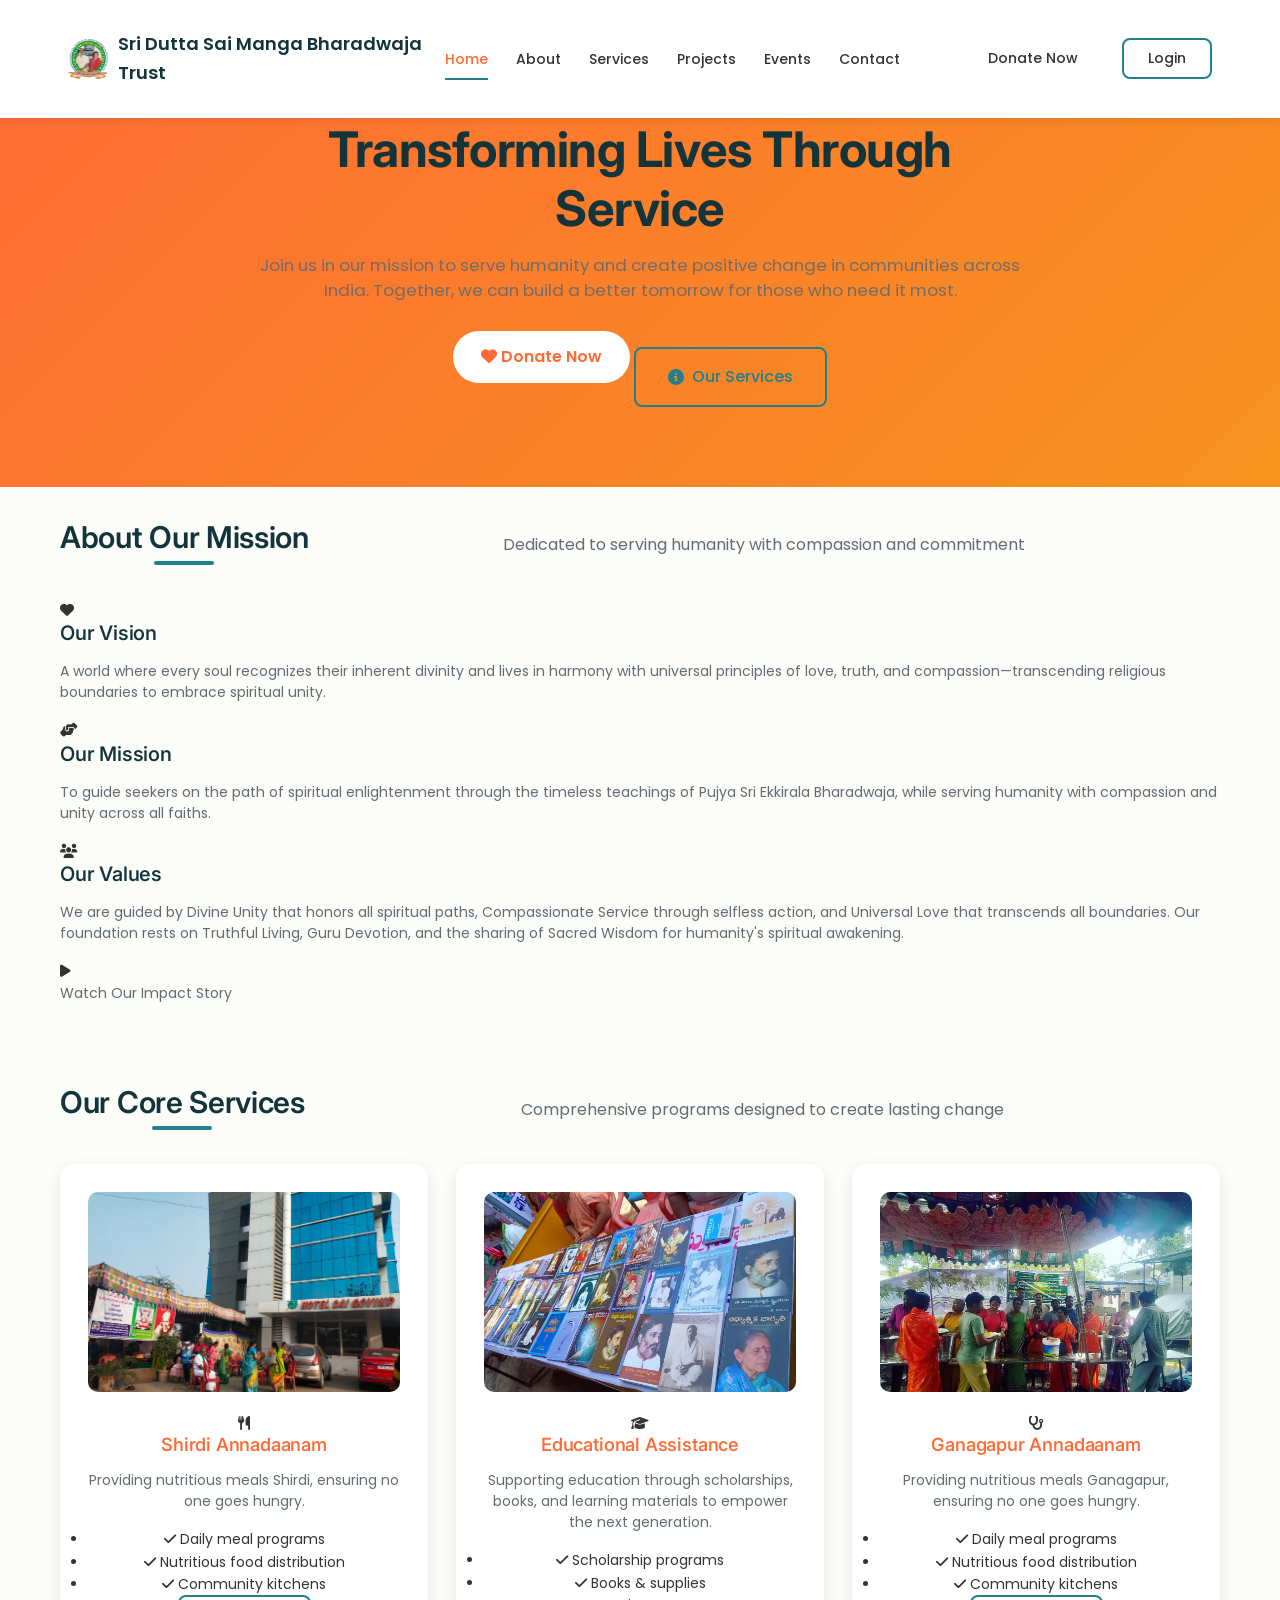
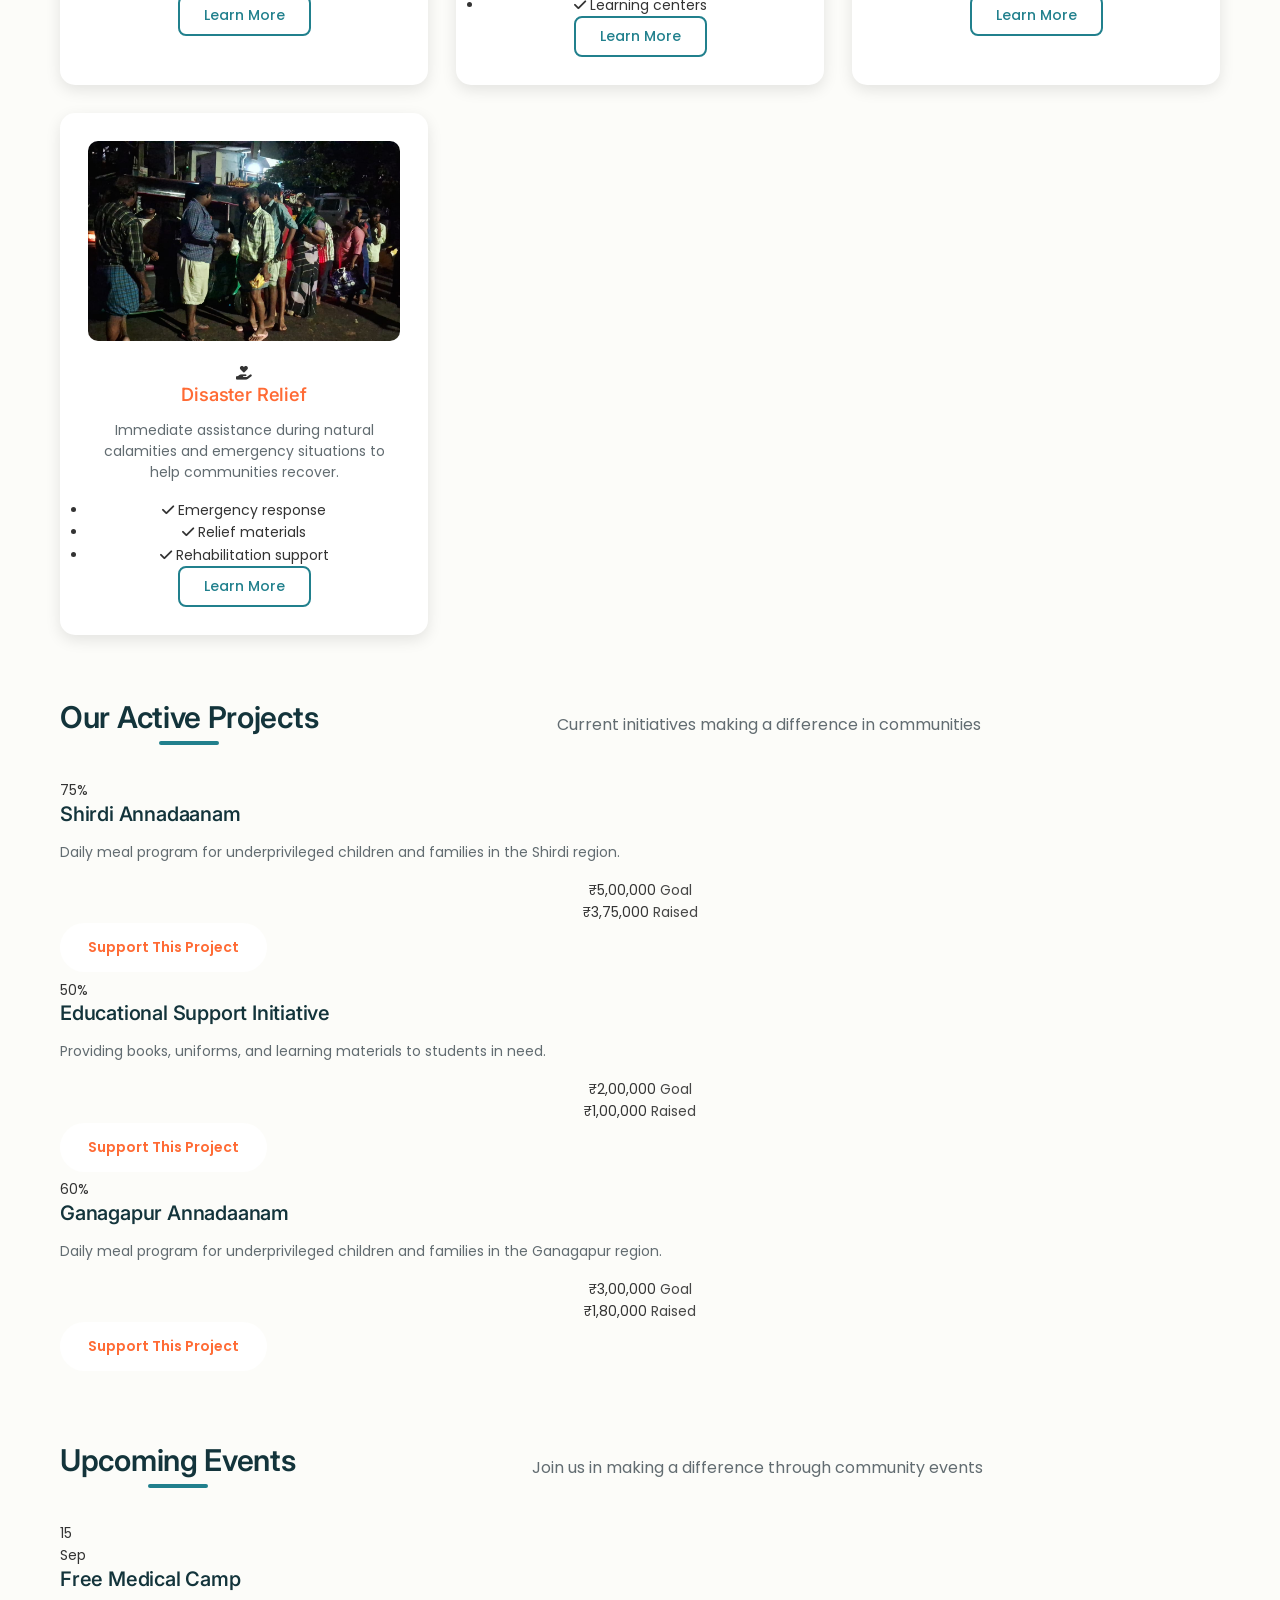
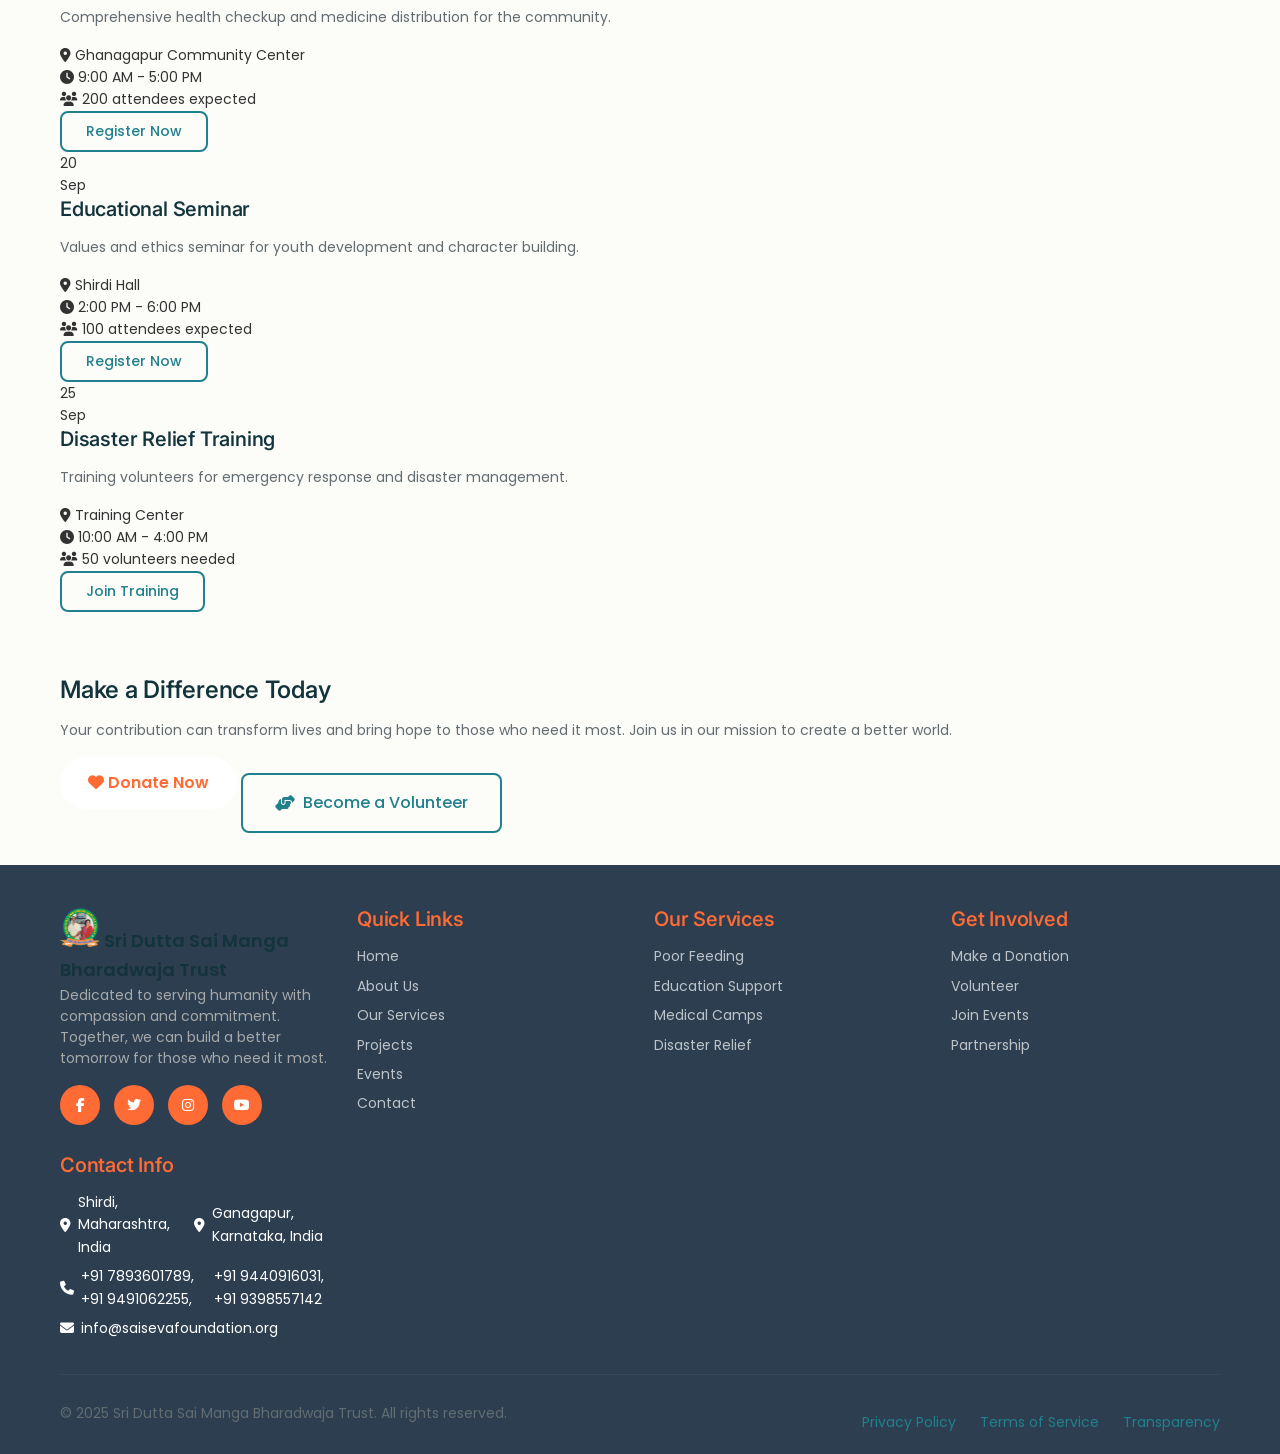
==== commit 93836ec9: "carousal trial" ====
--- a/index.html
+++ b/index.html
@@ -3,7 +3,7 @@
 <head>
     <meta charset="UTF-8">
     <meta name="viewport" content="width=device-width, initial-scale=1.0">
-    <title>Sai Seva Foundation - Transforming Lives Together</title>
+    <title>Sri Dutta Sai Manga Bharadwaja</title>
     <meta name="description" content="Join Sai Seva Foundation in our mission to serve humanity through poor feeding programs, education support, medical camps, and disaster relief across India.">
     <link rel="stylesheet" href="css/common.css">
     <link rel="stylesheet" href="css/style.css">
@@ -20,8 +20,8 @@
         <nav class="navbar">
             <div class="nav-container">
                 <div class="nav-logo">
-                    <img src="images/logo-placeholder.svg" alt="Sai Seva Foundation" class="logo-img">
-                    <span class="logo-text">Sai Seva Foundation</span>
+                    <img src="images/LogoNGO.png" alt="Sai Seva Foundation" class="logo-img">
+                    <span class="logo-text">Sri Dutta Sai Manga Bharadwaja Trust</span>
                 </div>
                 
                 <div class="nav-menu">
@@ -73,7 +73,7 @@
                     </div>
                 </div>
                 
-                <div class="hero-stats">
+                <!-- <div class="hero-stats">
                     <div class="stat-item">
                         <div class="stat-number" data-target="50000">0</div>
                         <div class="stat-label">Lives Touched</div>
@@ -90,7 +90,7 @@
                         <div class="stat-number" data-target="100000">0</div>
                         <div class="stat-label">Meals Served</div>
                     </div>
-                </div>
+                </div> -->
             </div>
         </div>
     </section>
@@ -113,7 +113,7 @@
                         </div>
                         <div class="about-info">
                             <h3>Our Vision</h3>
-                            <p>To create a world where no one goes hungry, every child has access to education, and communities thrive with dignity and hope.</p>
+                            <p>A world where every soul recognizes their inherent divinity and lives in harmony with universal principles of love, truth, and compassion—transcending religious boundaries to embrace spiritual unity.</p>
                         </div>
                     </div>
                     
@@ -123,7 +123,7 @@
                         </div>
                         <div class="about-info">
                             <h3>Our Mission</h3>
-                            <p>To serve the underprivileged through sustainable programs in food security, education, healthcare, and disaster relief.</p>
+                            <p>To guide seekers on the path of spiritual enlightenment through the timeless teachings of Pujya Sri Ekkirala Bharadwaja, while serving humanity with compassion and unity across all faiths.</p>
                         </div>
                     </div>
                     
@@ -133,7 +133,7 @@
                         </div>
                         <div class="about-info">
                             <h3>Our Values</h3>
-                            <p>Compassion, transparency, inclusivity, and sustainable impact guide every action we take in serving communities.</p>
+                            <p>We are guided by Divine Unity that honors all spiritual paths, Compassionate Service through selfless action, and Universal Love that transcends all boundaries. Our foundation rests on Truthful Living, Guru Devotion, and the sharing of Sacred Wisdom for humanity's spiritual awakening.</p>
                         </div>
                     </div>
                 </div>
@@ -161,14 +161,14 @@
             <div class="services-grid">
                 <div class="service-card">
                     <div class="service-icon">
-                        <img src="images/poor-feeding.jpg" alt="Poor Feeding" class="service-image">
+                        <img src="images/shirdi3.jpg" alt="Poor Feeding" class="service-image">
                         <div class="service-overlay">
                             <i class="fas fa-utensils"></i>
                         </div>
                     </div>
                     <div class="service-content">
-                        <h3>Poor Feeding Programs</h3>
-                        <p>Providing nutritious meals to underprivileged communities in Ghanagapur and Shirdi, ensuring no one goes hungry.</p>
+                        <h3>Shirdi Annadaanam</h3>
+                        <p>Providing nutritious meals Shirdi, ensuring no one goes hungry.</p>
                         <ul class="service-features">
                             <li><i class="fas fa-check"></i> Daily meal programs</li>
                             <li><i class="fas fa-check"></i> Nutritious food distribution</li>
@@ -199,18 +199,18 @@
 
                 <div class="service-card">
                     <div class="service-icon">
-                        <img src="images/medical-camp.jpg" alt="Medical Camp" class="service-image">
+                        <img src="images/ganagapur1.jpg" alt="Medical Camp" class="service-image">
                         <div class="service-overlay">
                             <i class="fas fa-stethoscope"></i>
                         </div>
                     </div>
                     <div class="service-content">
-                        <h3>Free Medical Camps</h3>
-                        <p>Organizing health camps and distributing free medicines to ensure healthcare accessibility for all.</p>
+                        <h3>Ganagapur Annadaanam</h3>
+                        <p>Providing nutritious meals Ganagapur, ensuring no one goes hungry.</p>
                         <ul class="service-features">
-                            <li><i class="fas fa-check"></i> Health checkups</li>
-                            <li><i class="fas fa-check"></i> Free medicines</li>
-                            <li><i class="fas fa-check"></i> Health awareness</li>
+                            <li><i class="fas fa-check"></i> Daily meal programs</li>
+                            <li><i class="fas fa-check"></i> Nutritious food distribution</li>
+                            <li><i class="fas fa-check"></i> Community kitchens</li>
                         </ul>
                         <a href="services.html#medical" class="btn btn-outline">Learn More</a>
                     </div>
@@ -218,7 +218,7 @@
 
                 <div class="service-card">
                     <div class="service-icon">
-                        <img src="images/disaster-relief.jpg" alt="Disaster Relief" class="service-image">
+                        <img src="images/disaster1.jpg" alt="Disaster Relief" class="service-image">
                         <div class="service-overlay">
                             <i class="fas fa-hand-holding-heart"></i>
                         </div>
@@ -257,7 +257,7 @@
                         </div>
                     </div>
                     <div class="project-content">
-                        <h3>Poor Feeding Program - Shirdi</h3>
+                        <h3>Shirdi Annadaanam</h3>
                         <p>Daily meal program for underprivileged children and families in the Shirdi region.</p>
                         <div class="project-stats">
                             <div class="stat">
@@ -305,8 +305,8 @@
                         </div>
                     </div>
                     <div class="project-content">
-                        <h3>Free Medical Camp Network</h3>
-                        <p>Regular health checkups and medicine distribution across multiple locations.</p>
+                        <h3>Ganagapur Annadaanam</h3>
+                        <p>Daily meal program for underprivileged children and families in the Ganagapur region.</p>
                         <div class="project-stats">
                             <div class="stat">
                                 <span class="stat-value">₹3,00,000</span>
@@ -417,7 +417,7 @@
     </section>
 
     <!-- Impact Section -->
-    <section class="impact">
+    <!-- <section class="impact">
         <div class="container">
             <div class="section-header">
                 <h2 class="section-title">Our Impact</h2>
@@ -464,7 +464,7 @@
                 </div>
             </div>
         </div>
-    </section>
+    </section> -->
 
     <!-- CTA Section -->
     <section class="cta">
@@ -494,8 +494,8 @@
             <div class="footer-content">
                 <div class="footer-section">
                     <div class="footer-logo">
-                        <img src="images/logo-placeholder.svg" alt="Sai Seva Foundation" class="logo-img">
-                        <span class="logo-text">Sai Seva Foundation</span>
+                        <img src="images/LogoNGO.png" alt="Sai Seva Foundation" class="logo-img">
+                        <span class="logo-text">Sri Dutta Sai Manga Bharadwaja Trust</span>
                     </div>
                     <p class="footer-description">
                         Dedicated to serving humanity with compassion and commitment. Together, we can build a better tomorrow for those who need it most.
@@ -545,11 +545,15 @@
                     <div class="contact-info">
                         <div class="contact-item">
                             <i class="fas fa-map-marker-alt"></i>
-                            <span>Shirdi, Maharashtra, India</span>
+                            <span>Shirdi, Maharashtra, India</span><br>
+                            <i class="fas fa-map-marker-alt"></i>
+                            <span>Ganagapur, Karnataka, India</span>
+                            
                         </div>
                         <div class="contact-item">
                             <i class="fas fa-phone"></i>
-                            <span>+91 98765 43210</span>
+                            <span>+91 7893601789, +91 9491062255,</span><br>
+                            <span>+91 9440916031, +91 9398557142</span>
                         </div>
                         <div class="contact-item">
                             <i class="fas fa-envelope"></i>
@@ -561,7 +565,7 @@
 
             <div class="footer-bottom">
                 <div class="footer-bottom-content">
-                    <p>&copy; 2025 Sai Seva Foundation. All rights reserved.</p>
+                    <p>&copy; 2025 Sri Dutta Sai Manga Bharadwaja Trust. All rights reserved.</p>
                     <div class="footer-bottom-links">
                         <a href="#privacy">Privacy Policy</a>
                         <a href="#terms">Terms of Service</a>
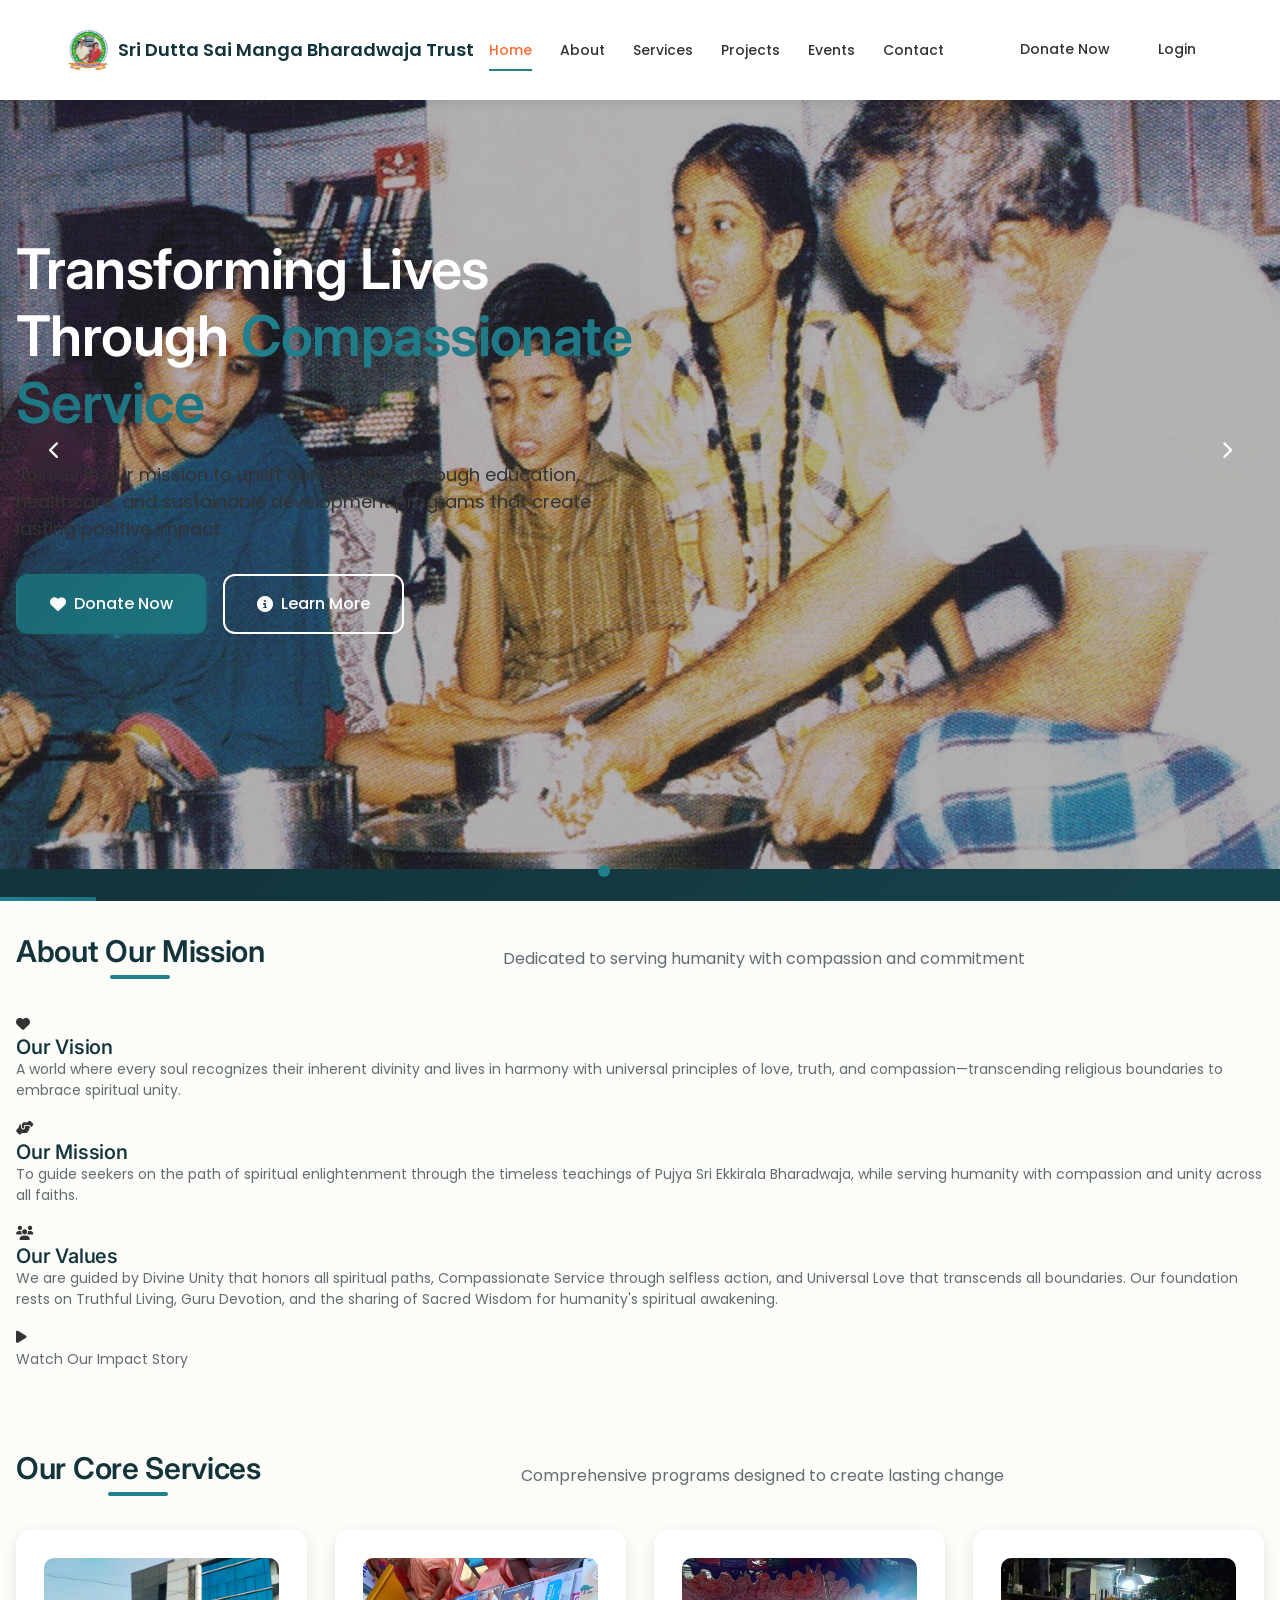
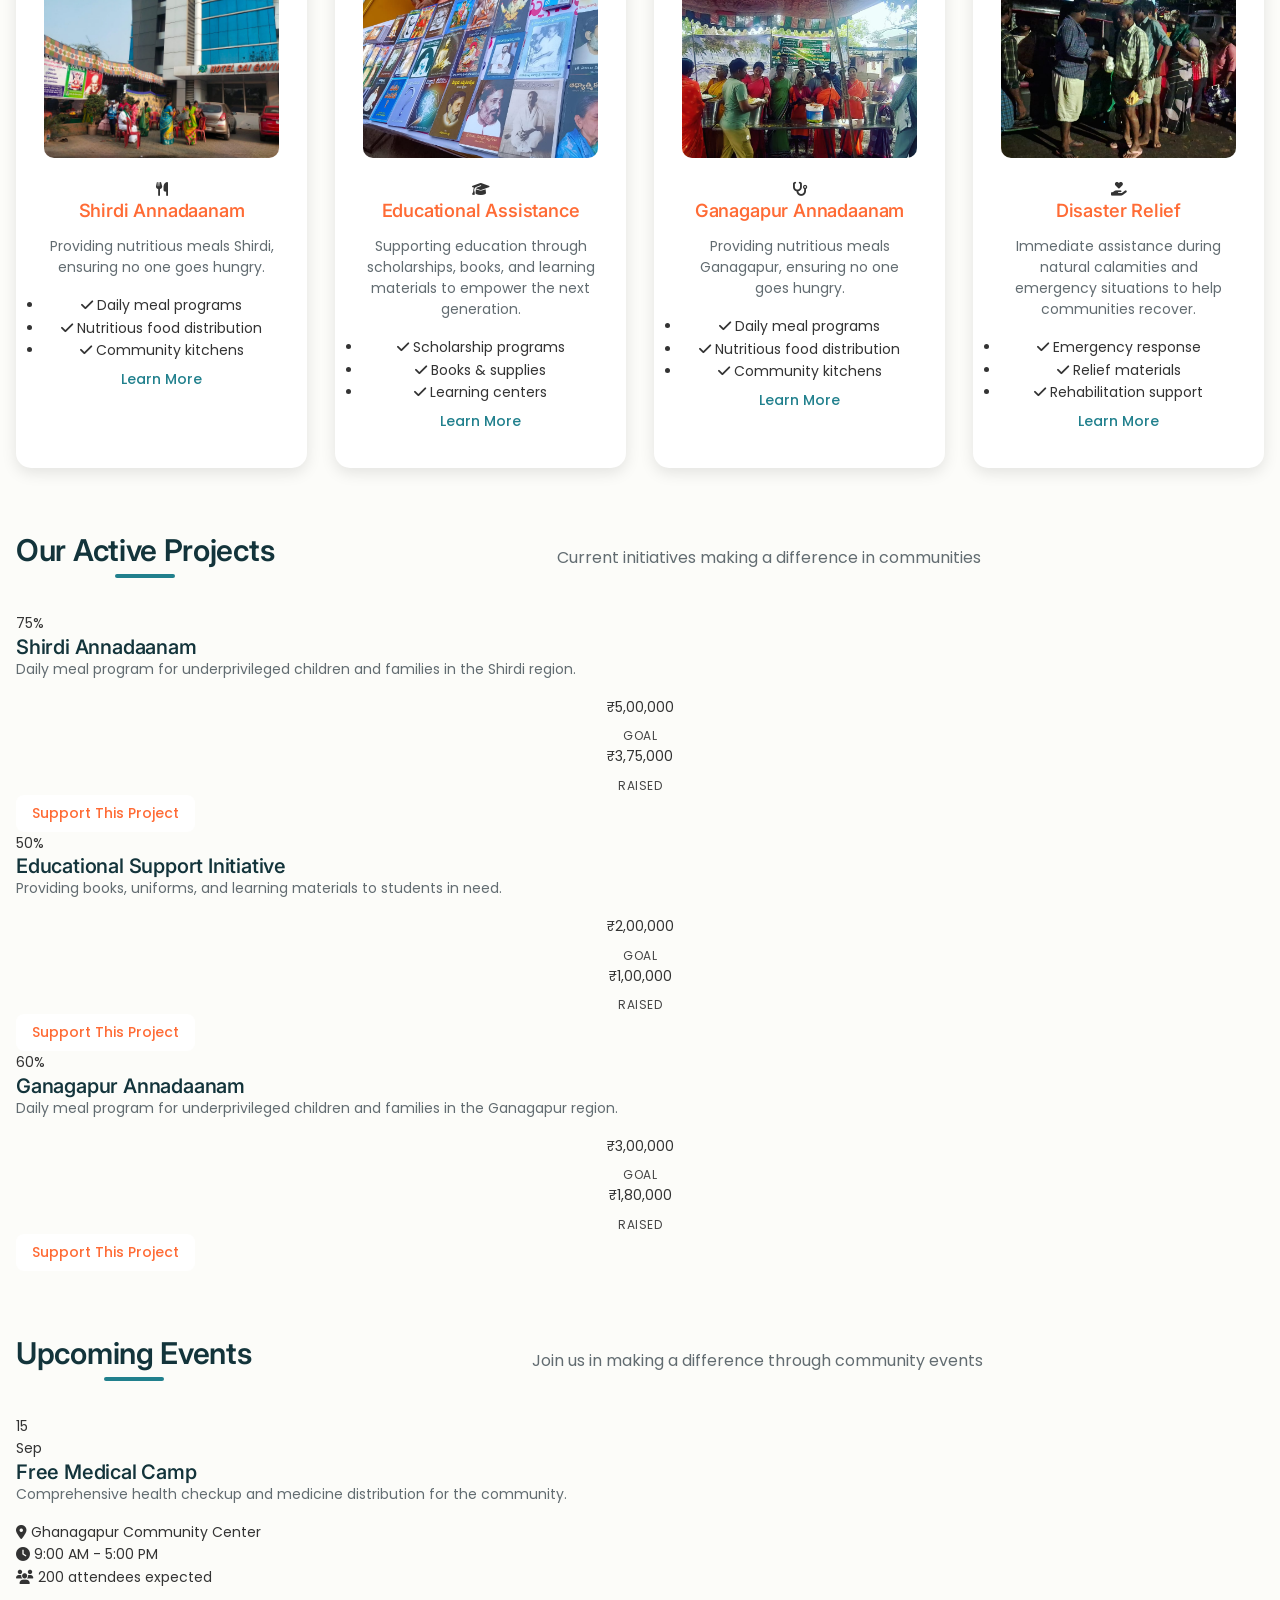
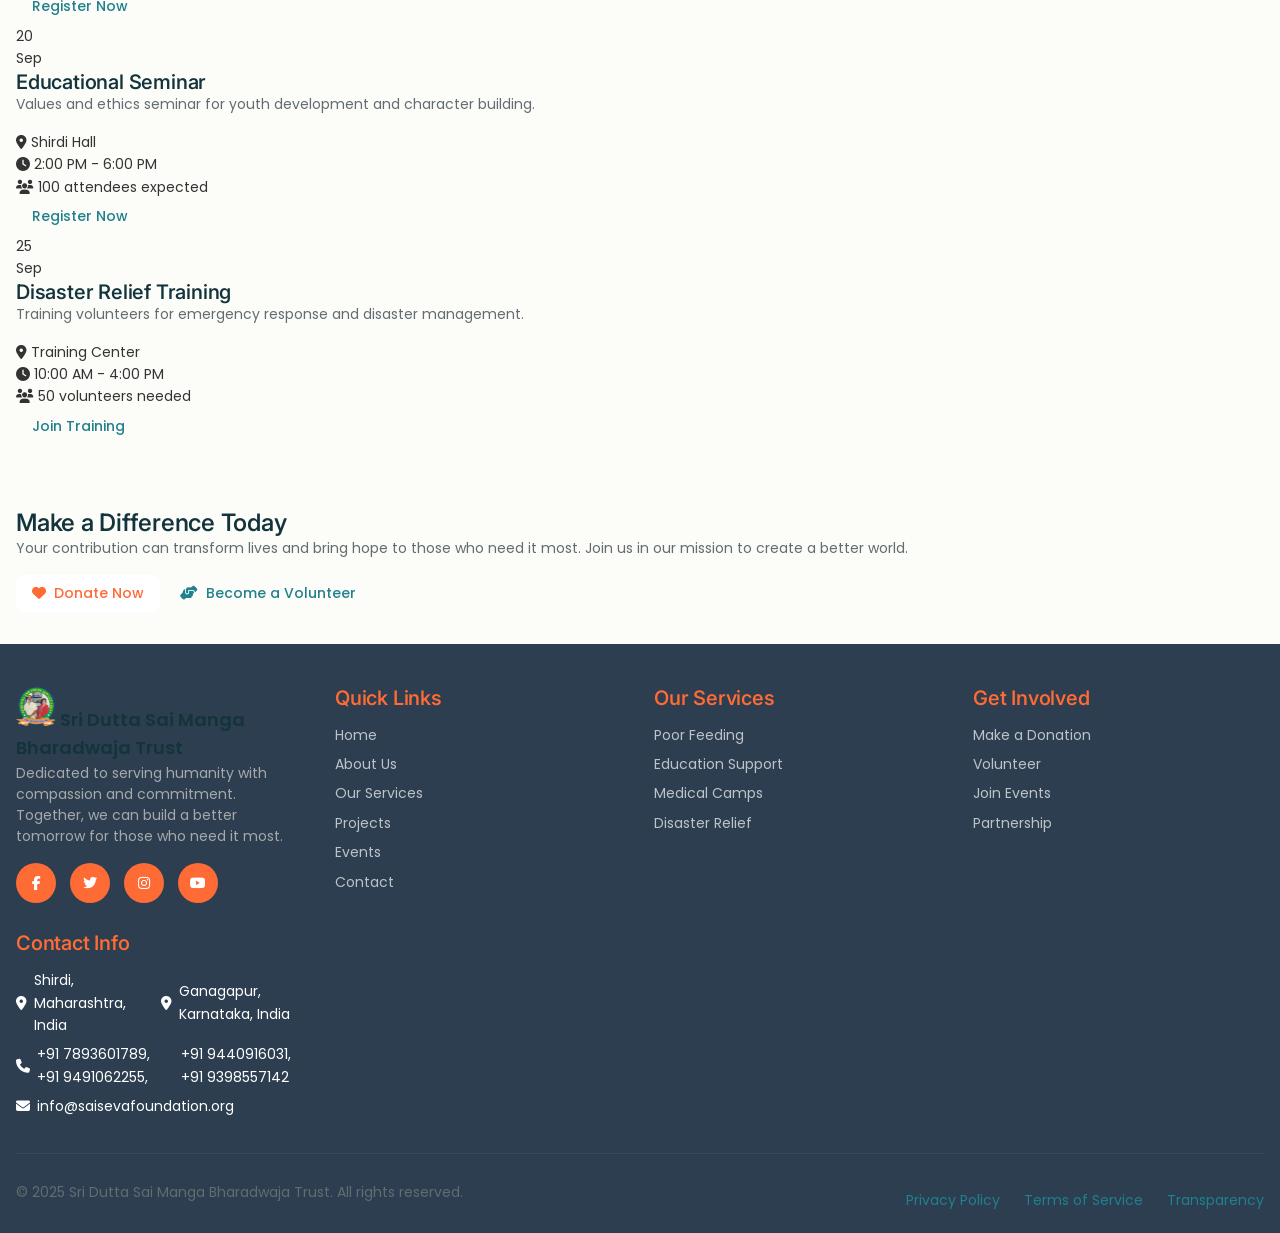
==== commit a869df3c: "V1.1" ====
--- a/index.html
+++ b/index.html
@@ -7,6 +7,7 @@
     <meta name="description" content="Join Sai Seva Foundation in our mission to serve humanity through poor feeding programs, education support, medical camps, and disaster relief across India.">
     <link rel="stylesheet" href="css/common.css">
     <link rel="stylesheet" href="css/style.css">
+    <link rel="stylesheet" href="./css/hero-carousel-styles.css">
     <link rel="preconnect" href="https://fonts.googleapis.com">
 <link rel="preconnect" href="https://fonts.gstatic.com" crossorigin>
 <link href="https://fonts.googleapis.com/css2?family=Inter:wght@300;400;500;600;700;800&family=Poppins:wght@400;500;600;700;800&display=swap" rel="stylesheet">
@@ -25,11 +26,11 @@
                 </div>
                 
                 <div class="nav-menu">
-                    <a href="#home" class="nav-link active">Home</a>
+                    <a href="index.html" class="nav-link active">Home</a>
                     <a href="about.html" class="nav-link">About</a>
                     <a href="services.html" class="nav-link">Services</a>
-                    <a href="#projects" class="nav-link">Projects</a>
-                    <a href="#events" class="nav-link">Events</a>
+                    <a href="projects.html" class="nav-link">Projects</a>
+                    <a href="events.html" class="nav-link">Events</a>
                     <a href="contact.html" class="nav-link">Contact</a>
                     <div class="nav-actions">
                         <a href="donate.html" class="btn btn-primary">Donate Now</a>
@@ -47,7 +48,100 @@
     </header>
 
     <!-- Hero Section -->
-    <section id="home" class="hero">
+    <section class="hero-carousel" aria-label="Hero carousel showcasing our mission">
+        <div class="slide-overlay"></div>
+                <div class="slide-content">
+                    <div class="container">
+                        <div class="slide-text">
+                            <h1 class="slide-title">
+                                <span class="title-line">Transforming Lives</span>
+                                <span class="title-line">Through <span class="highlight">Compassionate Service</span></span>
+                            </h1>
+                            <p class="slide-description">
+                                Join us in our mission to uplift communities through education, healthcare, and sustainable development programs that create lasting positive impact.
+                            </p>
+                            <div class="slide-actions">
+                                <a href="./donate.html" class="btn btn--primary btn--large">
+                                    <i class="fas fa-heart" aria-hidden="true"></i>
+                                    Donate Now
+                                </a>
+                                <a href="./about.html" class="btn btn--secondary btn--large">
+                                    <i class="fas fa-info-circle" aria-hidden="true"></i>
+                                    Learn More
+                                </a>
+                            </div>
+                        </div>
+                    </div>
+                </div>
+        <!-- Carousel Slides -->
+        <div class="carousel-slides" id="carousel-slides">
+            <!-- Slide 1: Main Mission -->
+            <div class="carousel-slide active" data-slide="0">
+                <div class="slide-background">
+                    <img src="./images/hero-01.jpg" alt="Volunteers helping children in education program" loading="eager">
+                </div>
+            </div>
+
+            <!-- Slide 2: Education Focus -->
+            <div class="carousel-slide" data-slide="1">
+                <div class="slide-background">
+                    <img src="./images/hero-2.jpg" alt="Children studying in our education center" loading="lazy">
+                </div>
+            </div>
+
+            <!-- Slide 3: Healthcare Focus -->
+            <div class="carousel-slide" data-slide="2">
+                <div class="slide-background">
+                    <img src="./images/hero-3.jpg" alt="Medical camp providing free healthcare" loading="lazy">
+                </div>
+            </div>
+
+            <!-- Slide 4: Volunteer Call to Action -->
+            <div class="carousel-slide" data-slide="3">
+                <div class="slide-background">
+                    <img src="./images/hero-4.jpg" alt="Happy volunteers working together in community service" loading="lazy">
+                </div>
+            </div>
+        </div>
+        
+            <!-- Slide 5: Volunteer Call to Action -->
+            <div class="carousel-slide" data-slide="4">
+                <div class="slide-background">
+                    <img src="./images/hero-5.jpg" alt="Happy volunteers working together in community service" loading="lazy">
+                </div>
+            </div>
+
+        <!-- Carousel Navigation -->
+        <div class="carousel-navigation">
+            <!-- Previous/Next Buttons -->
+            <button class="carousel-btn carousel-btn--prev" aria-label="Previous slide" id="prevBtn">
+                <i class="fas fa-chevron-left" aria-hidden="true"></i>
+            </button>
+            <button class="carousel-btn carousel-btn--next" aria-label="Next slide" id="nextBtn">
+                <i class="fas fa-chevron-right" aria-hidden="true"></i>
+            </button>
+
+            <!-- Slide Indicators -->
+            <div class="carousel-indicators" role="tablist" aria-label="Carousel slide indicators">
+                <button class="indicator active" aria-label="Go to slide 1" data-slide="0" role="tab" aria-selected="true"></button>
+                <button class="indicator" aria-label="Go to slide 2" data-slide="1" role="tab" aria-selected="false"></button>
+                <button class="indicator" aria-label="Go to slide 3" data-slide="2" role="tab" aria-selected="false"></button>
+                <button class="indicator" aria-label="Go to slide 4" data-slide="3" role="tab" aria-selected="false"></button>
+            </div>
+        </div>
+
+        <!-- Carousel Progress Bar -->
+        <div class="carousel-progress">
+            <div class="progress-bar" id="progressBar"></div>
+        </div>
+
+        <!-- Auto-play Control -->
+        <button class="carousel-play-pause" aria-label="Pause auto-play" id="playPauseBtn">
+            <i class="fas fa-pause" aria-hidden="true"></i>
+        </button>
+        </div>
+    </section>
+    <!-- <section id="home" class="hero">
         <div class="hero-background">
             <div class="hero-overlay"></div>
         </div>
@@ -73,7 +167,7 @@
                     </div>
                 </div>
                 
-                <!-- <div class="hero-stats">
+                <div class="hero-stats">
                     <div class="stat-item">
                         <div class="stat-number" data-target="50000">0</div>
                         <div class="stat-label">Lives Touched</div>
@@ -90,10 +184,10 @@
                         <div class="stat-number" data-target="100000">0</div>
                         <div class="stat-label">Meals Served</div>
                     </div>
-                </div> -->
-            </div>
-        </div>
-    </section>
+                </div>
+            </div>
+        </div>
+    </section> -->
 
     <!-- About Section -->
     <section id="about" class="about">
@@ -567,8 +661,8 @@
                 <div class="footer-bottom-content">
                     <p>&copy; 2025 Sri Dutta Sai Manga Bharadwaja Trust. All rights reserved.</p>
                     <div class="footer-bottom-links">
-                        <a href="#privacy">Privacy Policy</a>
-                        <a href="#terms">Terms of Service</a>
+                        <a href="policy.html">Privacy Policy</a>
+                        <a href="terms.html">Terms of Service</a>
                         <a href="#transparency">Transparency</a>
                     </div>
                 </div>
@@ -578,6 +672,7 @@
 
     <!-- Scripts -->
     <script src="js/main.js"></script>
+    <script src="./js/hero-carousel-script.js"></script>
     <script>
         // Initialize CSRF token
         document.addEventListener('DOMContentLoaded', async function() {
--- a/css/hero-carousel-styles.css
+++ b/css/hero-carousel-styles.css
@@ -0,0 +1,1570 @@
+:root {
+  /* Primitive Color Tokens */
+  --color-white: rgba(255, 255, 255, 1);
+  --color-black: rgba(0, 0, 0, 1);
+  --color-cream-50: rgba(252, 252, 249, 1);
+  --color-cream-100: rgba(255, 255, 253, 1);
+  --color-gray-200: rgba(245, 245, 245, 1);
+  --color-gray-300: rgba(167, 169, 169, 1);
+  --color-gray-400: rgba(119, 124, 124, 1);
+  --color-slate-500: rgba(98, 108, 113, 1);
+  --color-brown-600: rgba(94, 82, 64, 1);
+  --color-charcoal-700: rgba(31, 33, 33, 1);
+  --color-charcoal-800: rgba(38, 40, 40, 1);
+  --color-slate-900: rgba(19, 52, 59, 1);
+  --color-teal-300: rgba(50, 184, 198, 1);
+  --color-teal-400: rgba(45, 166, 178, 1);
+  --color-teal-500: rgba(33, 128, 141, 1);
+  --color-teal-600: rgba(29, 116, 128, 1);
+  --color-teal-700: rgba(26, 104, 115, 1);
+  --color-teal-800: rgba(41, 150, 161, 1);
+  --color-red-400: rgba(255, 84, 89, 1);
+  --color-red-500: rgba(192, 21, 47, 1);
+  --color-orange-400: rgba(230, 129, 97, 1);
+  --color-orange-500: rgba(168, 75, 47, 1);
+
+  /* RGB versions for opacity control */
+  --color-brown-600-rgb: 94, 82, 64;
+  --color-teal-500-rgb: 33, 128, 141;
+  --color-slate-900-rgb: 19, 52, 59;
+  --color-slate-500-rgb: 98, 108, 113;
+  --color-red-500-rgb: 192, 21, 47;
+  --color-red-400-rgb: 255, 84, 89;
+  --color-orange-500-rgb: 168, 75, 47;
+  --color-orange-400-rgb: 230, 129, 97;
+
+  /* Background color tokens (Light Mode) */
+  --color-bg-1: rgba(59, 130, 246, 0.08); /* Light blue */
+  --color-bg-2: rgba(245, 158, 11, 0.08); /* Light yellow */
+  --color-bg-3: rgba(34, 197, 94, 0.08); /* Light green */
+  --color-bg-4: rgba(239, 68, 68, 0.08); /* Light red */
+  --color-bg-5: rgba(147, 51, 234, 0.08); /* Light purple */
+  --color-bg-6: rgba(249, 115, 22, 0.08); /* Light orange */
+  --color-bg-7: rgba(236, 72, 153, 0.08); /* Light pink */
+  --color-bg-8: rgba(6, 182, 212, 0.08); /* Light cyan */
+
+  /* Semantic Color Tokens (Light Mode) */
+  --color-background: var(--color-cream-50);
+  --color-surface: var(--color-cream-100);
+  --color-text: var(--color-slate-900);
+  --color-text-secondary: var(--color-slate-500);
+  --color-primary: var(--color-teal-500);
+  --color-primary-hover: var(--color-teal-600);
+  --color-primary-active: var(--color-teal-700);
+  --color-secondary: rgba(var(--color-brown-600-rgb), 0.12);
+  --color-secondary-hover: rgba(var(--color-brown-600-rgb), 0.2);
+  --color-secondary-active: rgba(var(--color-brown-600-rgb), 0.25);
+  --color-border: rgba(var(--color-brown-600-rgb), 0.2);
+  --color-btn-primary-text: var(--color-cream-50);
+  --color-card-border: rgba(var(--color-brown-600-rgb), 0.12);
+  --color-card-border-inner: rgba(var(--color-brown-600-rgb), 0.12);
+  --color-error: var(--color-red-500);
+  --color-success: var(--color-teal-500);
+  --color-warning: var(--color-orange-500);
+  --color-info: var(--color-slate-500);
+  --color-focus-ring: rgba(var(--color-teal-500-rgb), 0.4);
+  --color-select-caret: rgba(var(--color-slate-900-rgb), 0.8);
+
+  /* Common style patterns */
+  --focus-ring: 0 0 0 3px var(--color-focus-ring);
+  --focus-outline: 2px solid var(--color-primary);
+  --status-bg-opacity: 0.15;
+  --status-border-opacity: 0.25;
+  --select-caret-light: url("data:image/svg+xml,%3Csvg xmlns='http://www.w3.org/2000/svg' width='16' height='16' viewBox='0 0 24 24' fill='none' stroke='%23134252' stroke-width='2' stroke-linecap='round' stroke-linejoin='round'%3E%3Cpolyline points='6 9 12 15 18 9'%3E%3C/polyline%3E%3C/svg%3E");
+  --select-caret-dark: url("data:image/svg+xml,%3Csvg xmlns='http://www.w3.org/2000/svg' width='16' height='16' viewBox='0 0 24 24' fill='none' stroke='%23f5f5f5' stroke-width='2' stroke-linecap='round' stroke-linejoin='round'%3E%3Cpolyline points='6 9 12 15 18 9'%3E%3C/polyline%3E%3C/svg%3E");
+
+  /* RGB versions for opacity control */
+  --color-success-rgb: 33, 128, 141;
+  --color-error-rgb: 192, 21, 47;
+  --color-warning-rgb: 168, 75, 47;
+  --color-info-rgb: 98, 108, 113;
+
+  /* Typography */
+  --font-family-base: "FKGroteskNeue", "Geist", "Inter", -apple-system,
+    BlinkMacSystemFont, "Segoe UI", Roboto, sans-serif;
+  --font-family-mono: "Berkeley Mono", ui-monospace, SFMono-Regular, Menlo,
+    Monaco, Consolas, monospace;
+  --font-size-xs: 11px;
+  --font-size-sm: 12px;
+  --font-size-base: 14px;
+  --font-size-md: 14px;
+  --font-size-lg: 16px;
+  --font-size-xl: 18px;
+  --font-size-2xl: 20px;
+  --font-size-3xl: 24px;
+  --font-size-4xl: 30px;
+  --font-weight-normal: 400;
+  --font-weight-medium: 500;
+  --font-weight-semibold: 550;
+  --font-weight-bold: 600;
+  --line-height-tight: 1.2;
+  --line-height-normal: 1.5;
+  --letter-spacing-tight: -0.01em;
+
+  /* Spacing */
+  --space-0: 0;
+  --space-1: 1px;
+  --space-2: 2px;
+  --space-4: 4px;
+  --space-6: 6px;
+  --space-8: 8px;
+  --space-10: 10px;
+  --space-12: 12px;
+  --space-16: 16px;
+  --space-20: 20px;
+  --space-24: 24px;
+  --space-32: 32px;
+
+  /* Border Radius */
+  --radius-sm: 6px;
+  --radius-base: 8px;
+  --radius-md: 10px;
+  --radius-lg: 12px;
+  --radius-full: 9999px;
+
+  /* Shadows */
+  --shadow-xs: 0 1px 2px rgba(0, 0, 0, 0.02);
+  --shadow-sm: 0 1px 3px rgba(0, 0, 0, 0.04), 0 1px 2px rgba(0, 0, 0, 0.02);
+  --shadow-md: 0 4px 6px -1px rgba(0, 0, 0, 0.04),
+    0 2px 4px -1px rgba(0, 0, 0, 0.02);
+  --shadow-lg: 0 10px 15px -3px rgba(0, 0, 0, 0.04),
+    0 4px 6px -2px rgba(0, 0, 0, 0.02);
+  --shadow-inset-sm: inset 0 1px 0 rgba(255, 255, 255, 0.15),
+    inset 0 -1px 0 rgba(0, 0, 0, 0.03);
+
+  /* Animation */
+  --duration-fast: 150ms;
+  --duration-normal: 250ms;
+  --ease-standard: cubic-bezier(0.16, 1, 0.3, 1);
+
+  /* Layout */
+  --container-sm: 640px;
+  --container-md: 768px;
+  --container-lg: 1024px;
+  --container-xl: 1280px;
+}
+
+/* Dark mode colors */
+@media (prefers-color-scheme: dark) {
+  :root {
+    /* RGB versions for opacity control (Dark Mode) */
+    --color-gray-400-rgb: 119, 124, 124;
+    --color-teal-300-rgb: 50, 184, 198;
+    --color-gray-300-rgb: 167, 169, 169;
+    --color-gray-200-rgb: 245, 245, 245;
+
+    /* Background color tokens (Dark Mode) */
+    --color-bg-1: rgba(29, 78, 216, 0.15); /* Dark blue */
+    --color-bg-2: rgba(180, 83, 9, 0.15); /* Dark yellow */
+    --color-bg-3: rgba(21, 128, 61, 0.15); /* Dark green */
+    --color-bg-4: rgba(185, 28, 28, 0.15); /* Dark red */
+    --color-bg-5: rgba(107, 33, 168, 0.15); /* Dark purple */
+    --color-bg-6: rgba(194, 65, 12, 0.15); /* Dark orange */
+    --color-bg-7: rgba(190, 24, 93, 0.15); /* Dark pink */
+    --color-bg-8: rgba(8, 145, 178, 0.15); /* Dark cyan */
+
+    /* Semantic Color Tokens (Dark Mode) */
+    --color-background: var(--color-charcoal-700);
+    --color-surface: var(--color-charcoal-800);
+    --color-text: var(--color-gray-200);
+    --color-text-secondary: rgba(var(--color-gray-300-rgb), 0.7);
+    --color-primary: var(--color-teal-300);
+    --color-primary-hover: var(--color-teal-400);
+    --color-primary-active: var(--color-teal-800);
+    --color-secondary: rgba(var(--color-gray-400-rgb), 0.15);
+    --color-secondary-hover: rgba(var(--color-gray-400-rgb), 0.25);
+    --color-secondary-active: rgba(var(--color-gray-400-rgb), 0.3);
+    --color-border: rgba(var(--color-gray-400-rgb), 0.3);
+    --color-error: var(--color-red-400);
+    --color-success: var(--color-teal-300);
+    --color-warning: var(--color-orange-400);
+    --color-info: var(--color-gray-300);
+    --color-focus-ring: rgba(var(--color-teal-300-rgb), 0.4);
+    --color-btn-primary-text: var(--color-slate-900);
+    --color-card-border: rgba(var(--color-gray-400-rgb), 0.2);
+    --color-card-border-inner: rgba(var(--color-gray-400-rgb), 0.15);
+    --shadow-inset-sm: inset 0 1px 0 rgba(255, 255, 255, 0.1),
+      inset 0 -1px 0 rgba(0, 0, 0, 0.15);
+    --button-border-secondary: rgba(var(--color-gray-400-rgb), 0.2);
+    --color-border-secondary: rgba(var(--color-gray-400-rgb), 0.2);
+    --color-select-caret: rgba(var(--color-gray-200-rgb), 0.8);
+
+    /* Common style patterns - updated for dark mode */
+    --focus-ring: 0 0 0 3px var(--color-focus-ring);
+    --focus-outline: 2px solid var(--color-primary);
+    --status-bg-opacity: 0.15;
+    --status-border-opacity: 0.25;
+    --select-caret-light: url("data:image/svg+xml,%3Csvg xmlns='http://www.w3.org/2000/svg' width='16' height='16' viewBox='0 0 24 24' fill='none' stroke='%23134252' stroke-width='2' stroke-linecap='round' stroke-linejoin='round'%3E%3Cpolyline points='6 9 12 15 18 9'%3E%3C/polyline%3E%3C/svg%3E");
+    --select-caret-dark: url("data:image/svg+xml,%3Csvg xmlns='http://www.w3.org/2000/svg' width='16' height='16' viewBox='0 0 24 24' fill='none' stroke='%23f5f5f5' stroke-width='2' stroke-linecap='round' stroke-linejoin='round'%3E%3Cpolyline points='6 9 12 15 18 9'%3E%3C/polyline%3E%3C/svg%3E");
+
+    /* RGB versions for dark mode */
+    --color-success-rgb: var(--color-teal-300-rgb);
+    --color-error-rgb: var(--color-red-400-rgb);
+    --color-warning-rgb: var(--color-orange-400-rgb);
+    --color-info-rgb: var(--color-gray-300-rgb);
+  }
+}
+
+/* Data attribute for manual theme switching */
+[data-color-scheme="dark"] {
+  /* RGB versions for opacity control (dark mode) */
+  --color-gray-400-rgb: 119, 124, 124;
+  --color-teal-300-rgb: 50, 184, 198;
+  --color-gray-300-rgb: 167, 169, 169;
+  --color-gray-200-rgb: 245, 245, 245;
+
+  /* Colorful background palette - Dark Mode */
+  --color-bg-1: rgba(29, 78, 216, 0.15); /* Dark blue */
+  --color-bg-2: rgba(180, 83, 9, 0.15); /* Dark yellow */
+  --color-bg-3: rgba(21, 128, 61, 0.15); /* Dark green */
+  --color-bg-4: rgba(185, 28, 28, 0.15); /* Dark red */
+  --color-bg-5: rgba(107, 33, 168, 0.15); /* Dark purple */
+  --color-bg-6: rgba(194, 65, 12, 0.15); /* Dark orange */
+  --color-bg-7: rgba(190, 24, 93, 0.15); /* Dark pink */
+  --color-bg-8: rgba(8, 145, 178, 0.15); /* Dark cyan */
+
+  /* Semantic Color Tokens (Dark Mode) */
+  --color-background: var(--color-charcoal-700);
+  --color-surface: var(--color-charcoal-800);
+  --color-text: var(--color-gray-200);
+  --color-text-secondary: rgba(var(--color-gray-300-rgb), 0.7);
+  --color-primary: var(--color-teal-300);
+  --color-primary-hover: var(--color-teal-400);
+  --color-primary-active: var(--color-teal-800);
+  --color-secondary: rgba(var(--color-gray-400-rgb), 0.15);
+  --color-secondary-hover: rgba(var(--color-gray-400-rgb), 0.25);
+  --color-secondary-active: rgba(var(--color-gray-400-rgb), 0.3);
+  --color-border: rgba(var(--color-gray-400-rgb), 0.3);
+  --color-error: var(--color-red-400);
+  --color-success: var(--color-teal-300);
+  --color-warning: var(--color-orange-400);
+  --color-info: var(--color-gray-300);
+  --color-focus-ring: rgba(var(--color-teal-300-rgb), 0.4);
+  --color-btn-primary-text: var(--color-slate-900);
+  --color-card-border: rgba(var(--color-gray-400-rgb), 0.15);
+  --color-card-border-inner: rgba(var(--color-gray-400-rgb), 0.15);
+  --shadow-inset-sm: inset 0 1px 0 rgba(255, 255, 255, 0.1),
+    inset 0 -1px 0 rgba(0, 0, 0, 0.15);
+  --color-border-secondary: rgba(var(--color-gray-400-rgb), 0.2);
+  --color-select-caret: rgba(var(--color-gray-200-rgb), 0.8);
+
+  /* Common style patterns - updated for dark mode */
+  --focus-ring: 0 0 0 3px var(--color-focus-ring);
+  --focus-outline: 2px solid var(--color-primary);
+  --status-bg-opacity: 0.15;
+  --status-border-opacity: 0.25;
+  --select-caret-light: url("data:image/svg+xml,%3Csvg xmlns='http://www.w3.org/2000/svg' width='16' height='16' viewBox='0 0 24 24' fill='none' stroke='%23134252' stroke-width='2' stroke-linecap='round' stroke-linejoin='round'%3E%3Cpolyline points='6 9 12 15 18 9'%3E%3C/polyline%3E%3C/svg%3E");
+  --select-caret-dark: url("data:image/svg+xml,%3Csvg xmlns='http://www.w3.org/2000/svg' width='16' height='16' viewBox='0 0 24 24' fill='none' stroke='%23f5f5f5' stroke-width='2' stroke-linecap='round' stroke-linejoin='round'%3E%3Cpolyline points='6 9 12 15 18 9'%3E%3C/polyline%3E%3C/svg%3E");
+
+  /* RGB versions for dark mode */
+  --color-success-rgb: var(--color-teal-300-rgb);
+  --color-error-rgb: var(--color-red-400-rgb);
+  --color-warning-rgb: var(--color-orange-400-rgb);
+  --color-info-rgb: var(--color-gray-300-rgb);
+}
+
+[data-color-scheme="light"] {
+  /* RGB versions for opacity control (light mode) */
+  --color-brown-600-rgb: 94, 82, 64;
+  --color-teal-500-rgb: 33, 128, 141;
+  --color-slate-900-rgb: 19, 52, 59;
+
+  /* Semantic Color Tokens (Light Mode) */
+  --color-background: var(--color-cream-50);
+  --color-surface: var(--color-cream-100);
+  --color-text: var(--color-slate-900);
+  --color-text-secondary: var(--color-slate-500);
+  --color-primary: var(--color-teal-500);
+  --color-primary-hover: var(--color-teal-600);
+  --color-primary-active: var(--color-teal-700);
+  --color-secondary: rgba(var(--color-brown-600-rgb), 0.12);
+  --color-secondary-hover: rgba(var(--color-brown-600-rgb), 0.2);
+  --color-secondary-active: rgba(var(--color-brown-600-rgb), 0.25);
+  --color-border: rgba(var(--color-brown-600-rgb), 0.2);
+  --color-btn-primary-text: var(--color-cream-50);
+  --color-card-border: rgba(var(--color-brown-600-rgb), 0.12);
+  --color-card-border-inner: rgba(var(--color-brown-600-rgb), 0.12);
+  --color-error: var(--color-red-500);
+  --color-success: var(--color-teal-500);
+  --color-warning: var(--color-orange-500);
+  --color-info: var(--color-slate-500);
+  --color-focus-ring: rgba(var(--color-teal-500-rgb), 0.4);
+
+  /* RGB versions for light mode */
+  --color-success-rgb: var(--color-teal-500-rgb);
+  --color-error-rgb: var(--color-red-500-rgb);
+  --color-warning-rgb: var(--color-orange-500-rgb);
+  --color-info-rgb: var(--color-slate-500-rgb);
+}
+
+/* Base styles */
+html {
+  font-size: var(--font-size-base);
+  font-family: var(--font-family-base);
+  line-height: var(--line-height-normal);
+  color: var(--color-text);
+  background-color: var(--color-background);
+  -webkit-font-smoothing: antialiased;
+  box-sizing: border-box;
+}
+
+body {
+  margin: 0;
+  padding: 0;
+}
+
+*,
+*::before,
+*::after {
+  box-sizing: inherit;
+}
+
+/* Typography */
+h1,
+h2,
+h3,
+h4,
+h5,
+h6 {
+  margin: 0;
+  font-weight: var(--font-weight-semibold);
+  line-height: var(--line-height-tight);
+  color: var(--color-text);
+  letter-spacing: var(--letter-spacing-tight);
+}
+
+h1 {
+  font-size: var(--font-size-4xl);
+}
+h2 {
+  font-size: var(--font-size-3xl);
+}
+h3 {
+  font-size: var(--font-size-2xl);
+}
+h4 {
+  font-size: var(--font-size-xl);
+}
+h5 {
+  font-size: var(--font-size-lg);
+}
+h6 {
+  font-size: var(--font-size-md);
+}
+
+p {
+  margin: 0 0 var(--space-16) 0;
+}
+
+a {
+  color: var(--color-primary);
+  text-decoration: none;
+  transition: color var(--duration-fast) var(--ease-standard);
+}
+
+a:hover {
+  color: var(--color-primary-hover);
+}
+
+code,
+pre {
+  font-family: var(--font-family-mono);
+  font-size: calc(var(--font-size-base) * 0.95);
+  background-color: var(--color-secondary);
+  border-radius: var(--radius-sm);
+}
+
+code {
+  padding: var(--space-1) var(--space-4);
+}
+
+pre {
+  padding: var(--space-16);
+  margin: var(--space-16) 0;
+  overflow: auto;
+  border: 1px solid var(--color-border);
+}
+
+pre code {
+  background: none;
+  padding: 0;
+}
+
+/* Buttons */
+.btn {
+  display: inline-flex;
+  align-items: center;
+  justify-content: center;
+  padding: var(--space-8) var(--space-16);
+  border-radius: var(--radius-base);
+  font-size: var(--font-size-base);
+  font-weight: 500;
+  line-height: 1.5;
+  cursor: pointer;
+  transition: all var(--duration-normal) var(--ease-standard);
+  border: none;
+  text-decoration: none;
+  position: relative;
+}
+
+.btn:focus-visible {
+  outline: none;
+  box-shadow: var(--focus-ring);
+}
+
+.btn--primary {
+  background: var(--color-primary);
+  color: var(--color-btn-primary-text);
+}
+
+.btn--primary:hover {
+  background: var(--color-primary-hover);
+}
+
+.btn--primary:active {
+  background: var(--color-primary-active);
+}
+
+.btn--secondary {
+  background: var(--color-secondary);
+  color: var(--color-text);
+}
+
+.btn--secondary:hover {
+  background: var(--color-secondary-hover);
+}
+
+.btn--secondary:active {
+  background: var(--color-secondary-active);
+}
+
+.btn--outline {
+  background: transparent;
+  border: 1px solid var(--color-border);
+  color: var(--color-text);
+}
+
+.btn--outline:hover {
+  background: var(--color-secondary);
+}
+
+.btn--sm {
+  padding: var(--space-4) var(--space-12);
+  font-size: var(--font-size-sm);
+  border-radius: var(--radius-sm);
+}
+
+.btn--lg {
+  padding: var(--space-10) var(--space-20);
+  font-size: var(--font-size-lg);
+  border-radius: var(--radius-md);
+}
+
+.btn--full-width {
+  width: 100%;
+}
+
+.btn:disabled {
+  opacity: 0.5;
+  cursor: not-allowed;
+}
+
+/* Form elements */
+.form-control {
+  display: block;
+  width: 100%;
+  padding: var(--space-8) var(--space-12);
+  font-size: var(--font-size-md);
+  line-height: 1.5;
+  color: var(--color-text);
+  background-color: var(--color-surface);
+  border: 1px solid var(--color-border);
+  border-radius: var(--radius-base);
+  transition: border-color var(--duration-fast) var(--ease-standard),
+    box-shadow var(--duration-fast) var(--ease-standard);
+}
+
+textarea.form-control {
+  font-family: var(--font-family-base);
+  font-size: var(--font-size-base);
+}
+
+select.form-control {
+  padding: var(--space-8) var(--space-12);
+  -webkit-appearance: none;
+  -moz-appearance: none;
+  appearance: none;
+  background-image: var(--select-caret-light);
+  background-repeat: no-repeat;
+  background-position: right var(--space-12) center;
+  background-size: 16px;
+  padding-right: var(--space-32);
+}
+
+/* Add a dark mode specific caret */
+@media (prefers-color-scheme: dark) {
+  select.form-control {
+    background-image: var(--select-caret-dark);
+  }
+}
+
+/* Also handle data-color-scheme */
+[data-color-scheme="dark"] select.form-control {
+  background-image: var(--select-caret-dark);
+}
+
+[data-color-scheme="light"] select.form-control {
+  background-image: var(--select-caret-light);
+}
+
+.form-control:focus {
+  border-color: var(--color-primary);
+  outline: var(--focus-outline);
+}
+
+.form-label {
+  display: block;
+  margin-bottom: var(--space-8);
+  font-weight: var(--font-weight-medium);
+  font-size: var(--font-size-sm);
+}
+
+.form-group {
+  margin-bottom: var(--space-16);
+}
+
+/* Card component */
+.card {
+  background-color: var(--color-surface);
+  border-radius: var(--radius-lg);
+  border: 1px solid var(--color-card-border);
+  box-shadow: var(--shadow-sm);
+  overflow: hidden;
+  transition: box-shadow var(--duration-normal) var(--ease-standard);
+}
+
+.card:hover {
+  box-shadow: var(--shadow-md);
+}
+
+.card__body {
+  padding: var(--space-16);
+}
+
+.card__header,
+.card__footer {
+  padding: var(--space-16);
+  border-bottom: 1px solid var(--color-card-border-inner);
+}
+
+/* Status indicators - simplified with CSS variables */
+.status {
+  display: inline-flex;
+  align-items: center;
+  padding: var(--space-6) var(--space-12);
+  border-radius: var(--radius-full);
+  font-weight: var(--font-weight-medium);
+  font-size: var(--font-size-sm);
+}
+
+.status--success {
+  background-color: rgba(
+    var(--color-success-rgb, 33, 128, 141),
+    var(--status-bg-opacity)
+  );
+  color: var(--color-success);
+  border: 1px solid
+    rgba(var(--color-success-rgb, 33, 128, 141), var(--status-border-opacity));
+}
+
+.status--error {
+  background-color: rgba(
+    var(--color-error-rgb, 192, 21, 47),
+    var(--status-bg-opacity)
+  );
+  color: var(--color-error);
+  border: 1px solid
+    rgba(var(--color-error-rgb, 192, 21, 47), var(--status-border-opacity));
+}
+
+.status--warning {
+  background-color: rgba(
+    var(--color-warning-rgb, 168, 75, 47),
+    var(--status-bg-opacity)
+  );
+  color: var(--color-warning);
+  border: 1px solid
+    rgba(var(--color-warning-rgb, 168, 75, 47), var(--status-border-opacity));
+}
+
+.status--info {
+  background-color: rgba(
+    var(--color-info-rgb, 98, 108, 113),
+    var(--status-bg-opacity)
+  );
+  color: var(--color-info);
+  border: 1px solid
+    rgba(var(--color-info-rgb, 98, 108, 113), var(--status-border-opacity));
+}
+
+/* Container layout */
+.container {
+  width: 100%;
+  margin-right: auto;
+  margin-left: auto;
+  padding-right: var(--space-16);
+  padding-left: var(--space-16);
+}
+
+@media (min-width: 640px) {
+  .container {
+    max-width: var(--container-sm);
+  }
+}
+@media (min-width: 768px) {
+  .container {
+    max-width: var(--container-md);
+  }
+}
+@media (min-width: 1024px) {
+  .container {
+    max-width: var(--container-lg);
+  }
+}
+@media (min-width: 1280px) {
+  .container {
+    max-width: var(--container-xl);
+  }
+}
+
+/* Utility classes */
+.flex {
+  display: flex;
+}
+.flex-col {
+  flex-direction: column;
+}
+.items-center {
+  align-items: center;
+}
+.justify-center {
+  justify-content: center;
+}
+.justify-between {
+  justify-content: space-between;
+}
+.gap-4 {
+  gap: var(--space-4);
+}
+.gap-8 {
+  gap: var(--space-8);
+}
+.gap-16 {
+  gap: var(--space-16);
+}
+
+.m-0 {
+  margin: 0;
+}
+.mt-8 {
+  margin-top: var(--space-8);
+}
+.mb-8 {
+  margin-bottom: var(--space-8);
+}
+.mx-8 {
+  margin-left: var(--space-8);
+  margin-right: var(--space-8);
+}
+.my-8 {
+  margin-top: var(--space-8);
+  margin-bottom: var(--space-8);
+}
+
+.p-0 {
+  padding: 0;
+}
+.py-8 {
+  padding-top: var(--space-8);
+  padding-bottom: var(--space-8);
+}
+.px-8 {
+  padding-left: var(--space-8);
+  padding-right: var(--space-8);
+}
+.py-16 {
+  padding-top: var(--space-16);
+  padding-bottom: var(--space-16);
+}
+.px-16 {
+  padding-left: var(--space-16);
+  padding-right: var(--space-16);
+}
+
+.block {
+  display: block;
+}
+.hidden {
+  display: none;
+}
+
+/* Accessibility */
+.sr-only {
+  position: absolute;
+  width: 1px;
+  height: 1px;
+  padding: 0;
+  margin: -1px;
+  overflow: hidden;
+  clip: rect(0, 0, 0, 0);
+  white-space: nowrap;
+  border-width: 0;
+}
+
+:focus-visible {
+  outline: var(--focus-outline);
+  outline-offset: 2px;
+}
+
+/* Dark mode specifics */
+[data-color-scheme="dark"] .btn--outline {
+  border: 1px solid var(--color-border-secondary);
+}
+
+@font-face {
+  font-family: 'FKGroteskNeue';
+  src: url('https://r2cdn.perplexity.ai/fonts/FKGroteskNeue.woff2')
+    format('woff2');
+}
+
+/* END PERPLEXITY DESIGN SYSTEM */
+/**
+ * HERO CAROUSEL CSS - Standalone Component
+ * Complete styling for hero image carousel
+ */
+
+/* ====================================================================
+   CAROUSEL CONTAINER & BASE STYLES
+   ==================================================================== */
+
+.hero-carousel {
+    position: relative;
+    width: 100%;
+    height: 100vh;
+    min-height: 600px;
+    max-height: 900px;
+    overflow: hidden;
+    background: var(--color-slate-900);
+}
+
+.carousel-container {
+    position: relative;
+    width: 100%;
+    height: 100%;
+}
+
+/* ====================================================================
+   CAROUSEL SLIDES
+   ==================================================================== */
+
+.carousel-slides {
+    position: relative;
+    width: 100%;
+    height: 100%;
+}
+
+.carousel-slide {
+    position: absolute;
+    top: 0;
+    left: 0;
+    width: 100%;
+    height: 100%;
+    opacity: 0;
+    visibility: hidden;
+    transform: translateX(100%);
+    transition: all 0.8s var(--ease-standard);
+    z-index: 1;
+}
+
+.carousel-slide.active {
+    opacity: 1;
+    visibility: visible;
+    transform: translateX(0);
+    z-index: 2;
+}
+
+.carousel-slide.prev {
+    transform: translateX(-100%);
+}
+
+/* Slide Background */
+.slide-background {
+    position: absolute;
+    top: 0;
+    left: 0;
+    width: 100%;
+    height: 100%;
+    z-index: 1;
+}
+
+.slide-background img {
+    width: 100%;
+    height: 100%;
+    object-fit: cover;
+    object-position: center center;
+    filter: brightness(0.7);
+    transition: transform 0.8s var(--ease-standard), filter 0.8s var(--ease-standard);
+}
+
+.carousel-slide:hover .slide-background img {
+    transform: scale(1.05);
+    filter: brightness(0.8);
+}
+
+/* Slide Overlay */
+.slide-overlay {
+    position: absolute;
+    top: 0;
+    left: 0;
+    width: 100%;
+    height: 100%;
+    background: linear-gradient(
+        135deg,
+        rgba(var(--color-slate-900-rgb), 0.7) 0%,
+        rgba(var(--color-slate-900-rgb), 0.3) 50%,
+        rgba(var(--color-teal-500-rgb), 0.2) 100%
+    );
+    z-index: 2;
+}
+
+/* Slide Content */
+.slide-content {
+    position: absolute;
+    top: 0;
+    left: 0;
+    width: 100%;
+    height: 100%;
+    display: flex;
+    align-items: center;
+    z-index: 3;
+    padding: var(--space-32) 0;
+}
+
+.slide-content .container {
+    display: flex;
+    flex-direction: column;
+    justify-content: center;
+    height: 100%;
+    position: relative;
+}
+
+/* ====================================================================
+   SLIDE TEXT CONTENT
+   ==================================================================== */
+
+.slide-text {
+    max-width: 700px;
+    margin-bottom: var(--space-32);
+    animation: slideInUp 1s var(--ease-standard) 0.3s both;
+}
+
+.slide-title {
+    font-size: clamp(var(--font-size-4xl), 5vw, 4rem);
+    font-weight: var(--font-weight-bold);
+    line-height: var(--line-height-tight);
+    color: var(--color-white);
+    margin-bottom: var(--space-24);
+    text-shadow: var(--shadow-lg);
+}
+
+.slide-title .title-line {
+    display: block;
+    opacity: 0;
+    transform: translateY(var(--space-24));
+    animation: titleLineIn 0.8s var(--ease-standard) forwards;
+}
+
+.slide-title .title-line:nth-child(1) {
+    animation-delay: 0.5s;
+}
+
+.slide-title .title-line:nth-child(2) {
+    animation-delay: 0.7s;
+}
+
+.slide-title .highlight {
+    color: var(--color-primary);
+    background: linear-gradient(135deg, var(--color-primary), var(--color-primary-hover));
+    -webkit-background-clip: text;
+    -webkit-text-fill-color: transparent;
+    background-clip: text;
+    position: relative;
+}
+
+.slide-description {
+    font-size: var(--font-size-xl);
+    line-height: var(--line-height-normal);
+    color: rgba(var(--color-white), 0.9);
+    margin-bottom: var(--space-32);
+    max-width: 600px;
+    text-shadow: var(--shadow-sm);
+    opacity: 0;
+    transform: translateY(var(--space-20));
+    animation: slideInUp 0.6s var(--ease-standard) 0.9s forwards;
+}
+
+/* ====================================================================
+   SLIDE ACTIONS
+   ==================================================================== */
+
+.slide-actions {
+    display: flex;
+    gap: var(--space-16);
+    flex-wrap: wrap;
+    opacity: 0;
+    transform: translateY(var(--space-20));
+    animation: slideInUp 0.6s var(--ease-standard) 1.1s forwards;
+}
+
+.hero-carousel .btn {
+    display: inline-flex;
+    align-items: center;
+    gap: var(--space-8);
+    padding: var(--space-12) var(--space-24);
+    border-radius: var(--radius-lg);
+    font-weight: var(--font-weight-medium);
+    text-decoration: none;
+    transition: all var(--duration-normal) var(--ease-standard);
+    cursor: pointer;
+    border: 2px solid transparent;
+    position: relative;
+    overflow: hidden;
+}
+
+.hero-carousel .btn--large {
+    padding: var(--space-16) var(--space-32);
+    font-size: var(--font-size-lg);
+}
+
+.hero-carousel .btn--primary {
+    background: linear-gradient(135deg, var(--color-primary-active), var(--color-primary-hover));
+    color: var(--color-btn-primary-text);
+    box-shadow: 0 4px 16px rgba(var(--color-teal-500-rgb), 0.3);
+}
+
+.hero-carousel .btn--primary:hover {
+    transform: translateY(-2px);
+    box-shadow: 0 8px 24px rgba(var(--color-teal-500-rgb), 0.4);
+}
+
+.hero-carousel .btn--secondary {
+    background: rgba(var(--color-white), 0.1);
+    color: var(--color-white);
+    border-color: rgba(var(--color-white), 0.3);
+    backdrop-filter: blur(10px);
+}
+
+.hero-carousel .btn--secondary:hover {
+    background: rgba(var(--color-white), 0.2);
+    border-color: rgba(var(--color-white), 0.5);
+    transform: translateY(-2px);
+}
+
+.hero-carousel .btn:focus-visible {
+    outline: none;
+    box-shadow: var(--focus-ring);
+}
+
+/* ====================================================================
+   SLIDE STATISTICS & FEATURES
+   ==================================================================== */
+
+.slide-stats {
+    display: flex;
+    gap: var(--space-32);
+    margin-top: var(--space-32);
+    opacity: 0;
+    transform: translateY(var(--space-20));
+    animation: slideInUp 0.6s var(--ease-standard) 1.3s forwards;
+}
+
+.stat-item {
+    text-align: center;
+}
+
+.stat-number {
+    display: block;
+    font-size: var(--font-size-4xl);
+    font-weight: var(--font-weight-bold);
+    color: var(--color-primary);
+    line-height: 1;
+    text-shadow: var(--shadow-sm);
+}
+
+.stat-label {
+    display: block;
+    font-size: var(--font-size-sm);
+    color: rgba(var(--color-white), 0.8);
+    margin-top: var(--space-8);
+    text-transform: uppercase;
+    letter-spacing: 0.5px;
+}
+
+.slide-features {
+    display: flex;
+    flex-direction: column;
+    gap: var(--space-16);
+    margin-top: var(--space-32);
+    opacity: 0;
+    transform: translateY(var(--space-20));
+    animation: slideInUp 0.6s var(--ease-standard) 1.3s forwards;
+}
+
+.feature-item {
+    display: flex;
+    align-items: center;
+    gap: var(--space-12);
+    color: rgba(var(--color-white), 0.9);
+    font-size: var(--font-size-lg);
+}
+
+.feature-item i {
+    color: var(--color-primary);
+    font-size: 1.2em;
+    width: var(--space-24);
+    text-align: center;
+}
+
+/* Slide Testimonial */
+.slide-testimonial {
+    max-width: 600px;
+    margin-top: var(--space-32);
+    opacity: 0;
+    transform: translateY(var(--space-20));
+    animation: slideInUp 0.6s var(--ease-standard) 1.3s forwards;
+}
+
+.slide-testimonial blockquote {
+    font-size: var(--font-size-xl);
+    font-style: italic;
+    color: rgba(var(--color-white), 0.9);
+    margin-bottom: var(--space-16);
+    line-height: var(--line-height-normal);
+    position: relative;
+}
+
+.slide-testimonial blockquote::before {
+    content: '"';
+    font-size: var(--font-size-4xl);
+    color: var(--color-primary);
+    position: absolute;
+    left: -var(--space-20);
+    top: -var(--space-10);
+    font-family: var(--font-family-base);
+}
+
+.slide-testimonial cite {
+    color: var(--color-primary);
+    font-weight: var(--font-weight-medium);
+    font-style: normal;
+}
+
+/* ====================================================================
+   CAROUSEL NAVIGATION
+   ==================================================================== */
+
+.carousel-navigation {
+    position: absolute;
+    top: 0;
+    left: 0;
+    width: 100%;
+    height: 100%;
+    pointer-events: none;
+    z-index: 10;
+}
+
+/* Navigation Buttons */
+.carousel-btn {
+    position: absolute;
+    top: 50%;
+    transform: translateY(-50%);
+    width: 60px;
+    height: 60px;
+    background: rgba(var(--color-white), 0.1);
+    border: 2px solid rgba(var(--color-white), 0.2);
+    border-radius: var(--radius-full);
+    color: var(--color-white);
+    font-size: var(--font-size-xl);
+    cursor: pointer;
+    transition: all var(--duration-normal) var(--ease-standard);
+    backdrop-filter: blur(10px);
+    pointer-events: all;
+    opacity: 0;
+    visibility: hidden;
+}
+
+.carousel-btn:hover {
+    background: rgba(var(--color-white), 0.2);
+    border-color: rgba(var(--color-white), 0.4);
+    transform: translateY(-50%) scale(1.1);
+}
+
+.carousel-btn:focus-visible {
+    outline: none;
+    box-shadow: var(--focus-ring);
+}
+
+.carousel-btn--prev {
+    left: var(--space-24);
+    animation: slideInLeft 0.6s var(--ease-standard) 2s forwards;
+}
+
+.carousel-btn--next {
+    right: var(--space-24);
+    animation: slideInRight 0.6s var(--ease-standard) 2s forwards;
+}
+
+/* Slide Indicators */
+.carousel-indicators {
+    position: absolute;
+    bottom: var(--space-24);
+    left: 50%;
+    transform: translateX(-50%);
+    display: flex;
+    gap: var(--space-12);
+    pointer-events: all;
+    opacity: 0;
+    animation: fadeInUp 0.6s var(--ease-standard) 2.2s forwards;
+}
+
+.indicator {
+    width: var(--space-12);
+    height: var(--space-12);
+    border-radius: var(--radius-full);
+    background: rgba(var(--color-white), 0.3);
+    border: none;
+    cursor: pointer;
+    transition: all var(--duration-normal) var(--ease-standard);
+    position: relative;
+}
+
+.indicator::after {
+    content: '';
+    position: absolute;
+    top: 50%;
+    left: 50%;
+    width: 0;
+    height: 0;
+    background: var(--color-primary);
+    border-radius: var(--radius-full);
+    transform: translate(-50%, -50%);
+    transition: all var(--duration-normal) var(--ease-standard);
+}
+
+.indicator.active::after {
+    width: 100%;
+    height: 100%;
+}
+
+.indicator:hover {
+    background: rgba(var(--color-white), 0.5);
+}
+
+.indicator:focus-visible {
+    outline: none;
+    box-shadow: var(--focus-ring);
+}
+
+/* ====================================================================
+   PROGRESS BAR
+   ==================================================================== */
+
+.carousel-progress {
+    position: absolute;
+    bottom: 0;
+    left: 0;
+    width: 100%;
+    height: var(--space-4);
+    background: rgba(var(--color-white), 0.1);
+    z-index: 10;
+}
+
+.progress-bar {
+    height: 100%;
+    background: linear-gradient(90deg, var(--color-primary), var(--color-primary-hover));
+    width: 0;
+    transition: width 0.1s linear;
+}
+
+/* ====================================================================
+   PLAY/PAUSE CONTROL
+   ==================================================================== */
+
+.carousel-play-pause {
+    position: absolute;
+    top: var(--space-24);
+    right: var(--space-24);
+    width: 50px;
+    height: 50px;
+    background: rgba(var(--color-white), 0.1);
+    border: 2px solid rgba(var(--color-white), 0.2);
+    border-radius: var(--radius-full);
+    color: var(--color-white);
+    font-size: var(--font-size-base);
+    cursor: pointer;
+    transition: all var(--duration-normal) var(--ease-standard);
+    backdrop-filter: blur(10px);
+    z-index: 10;
+    opacity: 0;
+    animation: fadeIn 0.6s var(--ease-standard) 2.4s forwards;
+}
+
+.carousel-play-pause:hover {
+    background: rgba(var(--color-white), 0.2);
+    border-color: rgba(var(--color-white), 0.4);
+    transform: scale(1.1);
+}
+
+.carousel-play-pause:focus-visible {
+    outline: none;
+    box-shadow: var(--focus-ring);
+}
+
+/* ====================================================================
+   ANIMATIONS
+   ==================================================================== */
+
+@keyframes slideInUp {
+    from {
+        opacity: 0;
+        transform: translateY(var(--space-24));
+    }
+    to {
+        opacity: 1;
+        transform: translateY(0);
+    }
+}
+
+@keyframes slideInLeft {
+    from {
+        opacity: 0;
+        visibility: hidden;
+        transform: translateY(-50%) translateX(-var(--space-24));
+    }
+    to {
+        opacity: 1;
+        visibility: visible;
+        transform: translateY(-50%) translateX(0);
+    }
+}
+
+@keyframes slideInRight {
+    from {
+        opacity: 0;
+        visibility: hidden;
+        transform: translateY(-50%) translateX(var(--space-24));
+    }
+    to {
+        opacity: 1;
+        visibility: visible;
+        transform: translateY(-50%) translateX(0);
+    }
+}
+
+@keyframes fadeInUp {
+    from {
+        opacity: 0;
+        transform: translateX(-50%) translateY(var(--space-20));
+    }
+    to {
+        opacity: 1;
+        transform: translateX(-50%) translateY(0);
+    }
+}
+
+@keyframes fadeIn {
+    from {
+        opacity: 0;
+    }
+    to {
+        opacity: 1;
+    }
+}
+
+@keyframes titleLineIn {
+    from {
+        opacity: 0;
+        transform: translateY(var(--space-24));
+    }
+    to {
+        opacity: 1;
+        transform: translateY(0);
+    }
+}
+
+/* ====================================================================
+   RESPONSIVE DESIGN
+   ==================================================================== */
+
+/* Tablet Styles */
+@media (max-width: 1024px) {
+    .hero-carousel {
+        height: 80vh;
+        min-height: 500px;
+        max-height: 700px;
+    }
+
+    .slide-title {
+        font-size: clamp(var(--font-size-3xl), 4vw, var(--font-size-4xl));
+    }
+
+    .slide-description {
+        font-size: var(--font-size-lg);
+    }
+
+    .slide-stats {
+        gap: var(--space-24);
+    }
+
+    .stat-number {
+        font-size: var(--font-size-3xl);
+    }
+
+    .carousel-btn {
+        width: 50px;
+        height: 50px;
+        font-size: var(--font-size-base);
+    }
+
+    .carousel-btn--prev {
+        left: var(--space-20);
+    }
+
+    .carousel-btn--next {
+        right: var(--space-20);
+    }
+}
+
+/* Mobile Styles */
+@media (max-width: 768px) {
+    .hero-carousel {
+        height: 70vh;
+        min-height: 400px;
+        max-height: 600px;
+    }
+
+    .slide-content {
+        padding: var(--space-32) 0;
+    }
+
+    .slide-text {
+        margin-bottom: var(--space-24);
+    }
+
+    .slide-title {
+        font-size: clamp(var(--font-size-2xl), 6vw, var(--font-size-3xl));
+        margin-bottom: var(--space-16);
+    }
+
+    .slide-description {
+        font-size: var(--font-size-base);
+        margin-bottom: var(--space-24);
+    }
+
+    .slide-actions {
+        flex-direction: column;
+        gap: var(--space-12);
+    }
+
+    .hero-carousel .btn--large {
+        padding: var(--space-12) var(--space-24);
+        font-size: var(--font-size-base);
+        width: 100%;
+        max-width: 280px;
+        justify-content: center;
+    }
+
+    .slide-stats {
+        flex-wrap: wrap;
+        gap: var(--space-20);
+        justify-content: center;
+        margin-top: var(--space-24);
+    }
+
+    .stat-item {
+        min-width: calc(50% - var(--space-10));
+    }
+
+    .stat-number {
+        font-size: var(--font-size-2xl);
+    }
+
+    .slide-features {
+        margin-top: var(--space-24);
+    }
+
+    .feature-item {
+        font-size: var(--font-size-base);
+    }
+
+    .slide-testimonial {
+        margin-top: var(--space-24);
+    }
+
+    .slide-testimonial blockquote {
+        font-size: var(--font-size-lg);
+    }
+
+    .carousel-btn {
+        width: 45px;
+        height: 45px;
+        font-size: var(--font-size-sm);
+    }
+
+    .carousel-btn--prev {
+        left: var(--space-16);
+    }
+
+    .carousel-btn--next {
+        right: var(--space-16);
+    }
+
+    .carousel-indicators {
+        bottom: var(--space-20);
+        gap: var(--space-10);
+    }
+
+    .indicator {
+        width: var(--space-10);
+        height: var(--space-10);
+    }
+
+    .carousel-play-pause {
+        top: var(--space-20);
+        right: var(--space-20);
+        width: 40px;
+        height: 40px;
+        font-size: var(--font-size-sm);
+    }
+}
+
+/* Mobile Portrait - 480px breakpoint */
+@media (max-width: 480px) {
+    .hero-carousel {
+        height: 60vh;
+        min-height: 350px;
+    }
+
+    .slide-content {
+        padding: var(--space-24) 0;
+    }
+
+    .slide-title {
+        font-size: clamp(var(--font-size-xl), 7vw, var(--font-size-2xl));
+    }
+
+    .slide-description {
+        font-size: var(--font-size-sm);
+    }
+
+    .hero-carousel .btn--large {
+        padding: var(--space-10) var(--space-20);
+        font-size: var(--font-size-sm);
+    }
+
+    .stat-item {
+        min-width: 100%;
+    }
+
+    .stat-number {
+        font-size: var(--font-size-xl);
+    }
+
+    .carousel-btn {
+        display: none;
+    }
+
+    .carousel-indicators {
+        gap: var(--space-8);
+    }
+
+    .indicator {
+        width: var(--space-8);
+        height: var(--space-8);
+    }
+}
+
+/* ====================================================================
+   ACCESSIBILITY ENHANCEMENTS
+   ==================================================================== */
+
+/* Reduced Motion */
+@media (prefers-reduced-motion: reduce) {
+    .carousel-slide,
+    .slide-background img,
+    .slide-text,
+    .slide-actions,
+    .slide-stats,
+    .slide-features,
+    .slide-testimonial,
+    .carousel-btn,
+    .carousel-indicators,
+    .carousel-play-pause {
+        animation: none !important;
+        transition: none !important;
+    }
+
+    .carousel-slide {
+        opacity: 0;
+    }
+
+    .carousel-slide.active {
+        opacity: 1;
+    }
+
+    .slide-text,
+    .slide-actions,
+    .slide-stats,
+    .slide-features,
+    .slide-testimonial {
+        opacity: 1;
+        transform: none;
+    }
+
+    .carousel-btn,
+    .carousel-indicators,
+    .carousel-play-pause {
+        opacity: 1;
+        visibility: visible;
+    }
+}
+
+/* High Contrast Mode */
+@media (prefers-contrast: high) {
+    .slide-overlay {
+        background: rgba(var(--color-black), 0.8);
+    }
+
+    .carousel-btn,
+    .carousel-play-pause {
+        background: rgba(var(--color-black), 0.8);
+        border-color: var(--color-white);
+    }
+
+    .indicator {
+        background: var(--color-white);
+        border: 2px solid var(--color-black);
+    }
+
+    .indicator.active {
+        background: var(--color-primary);
+    }
+}
+
+/* Focus Styles */
+.carousel-btn:focus,
+.indicator:focus,
+.carousel-play-pause:focus {
+    outline: var(--focus-outline);
+    outline-offset: 2px;
+}
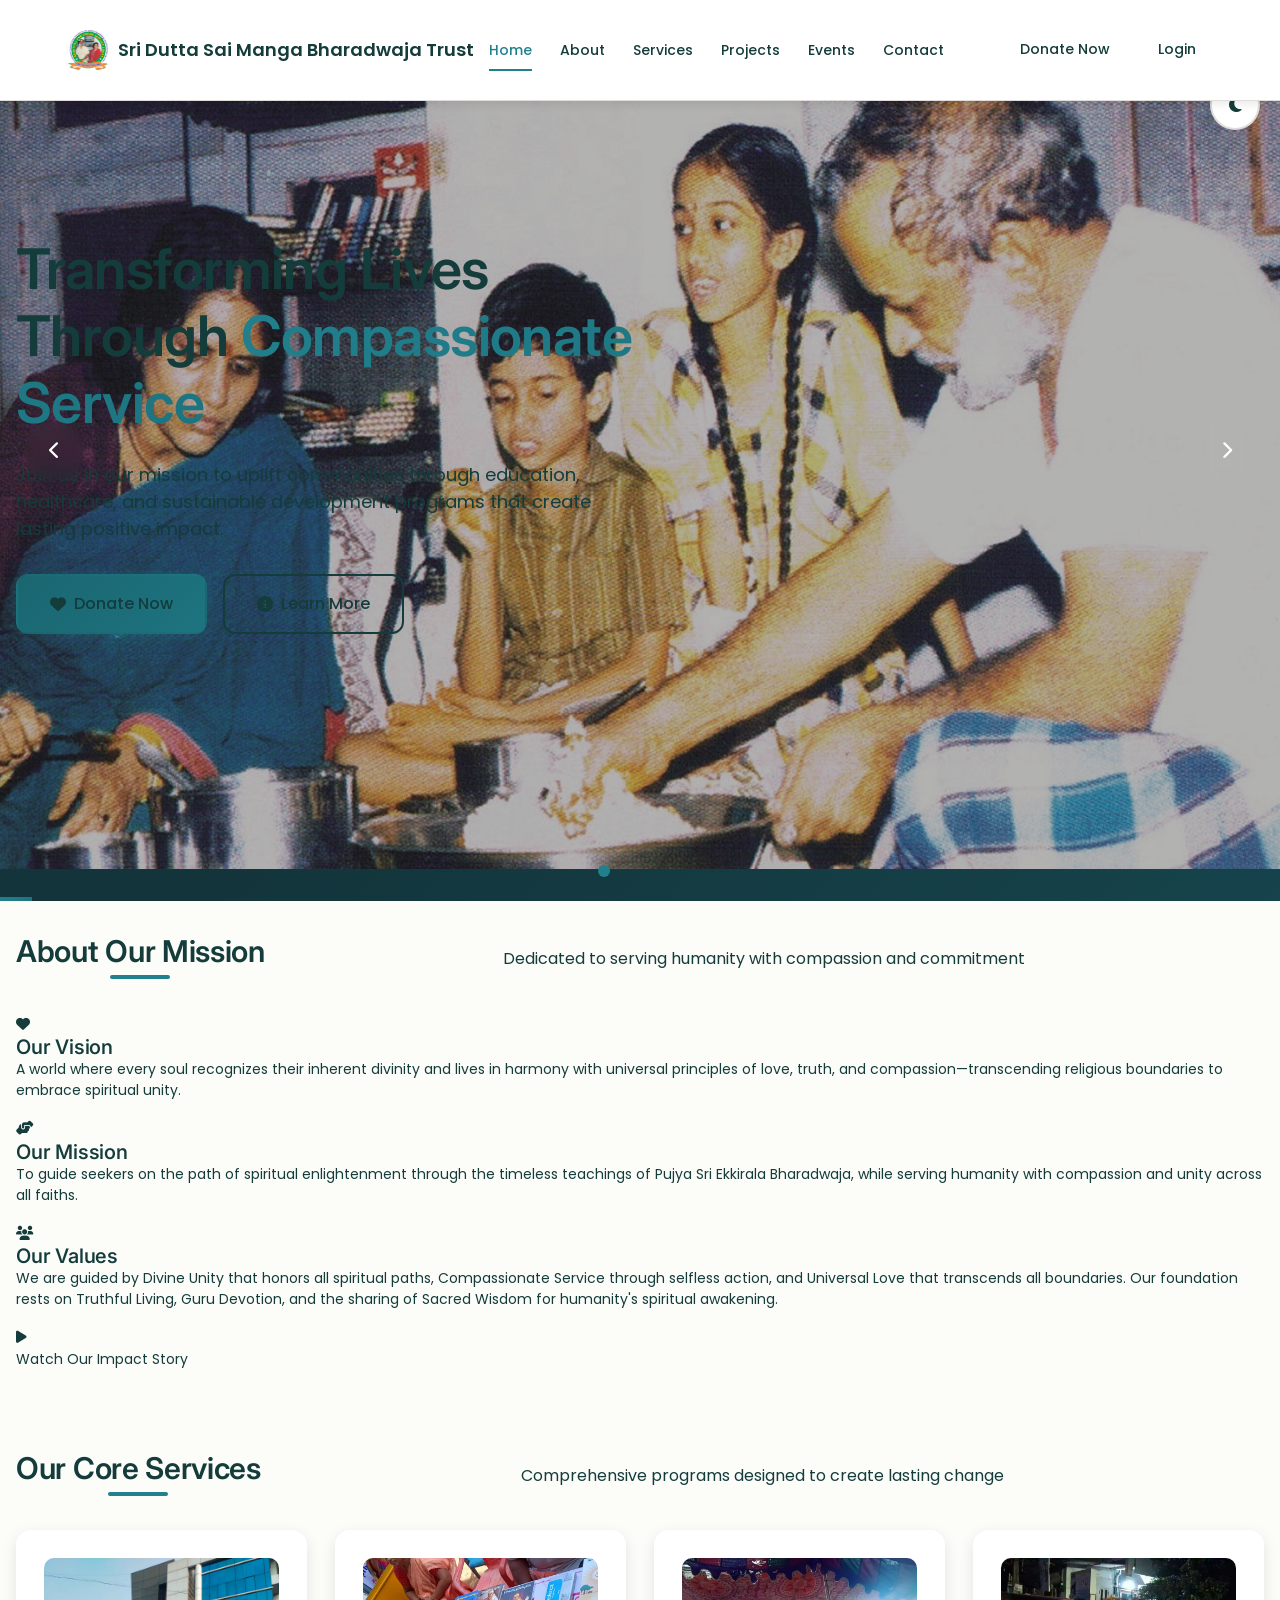
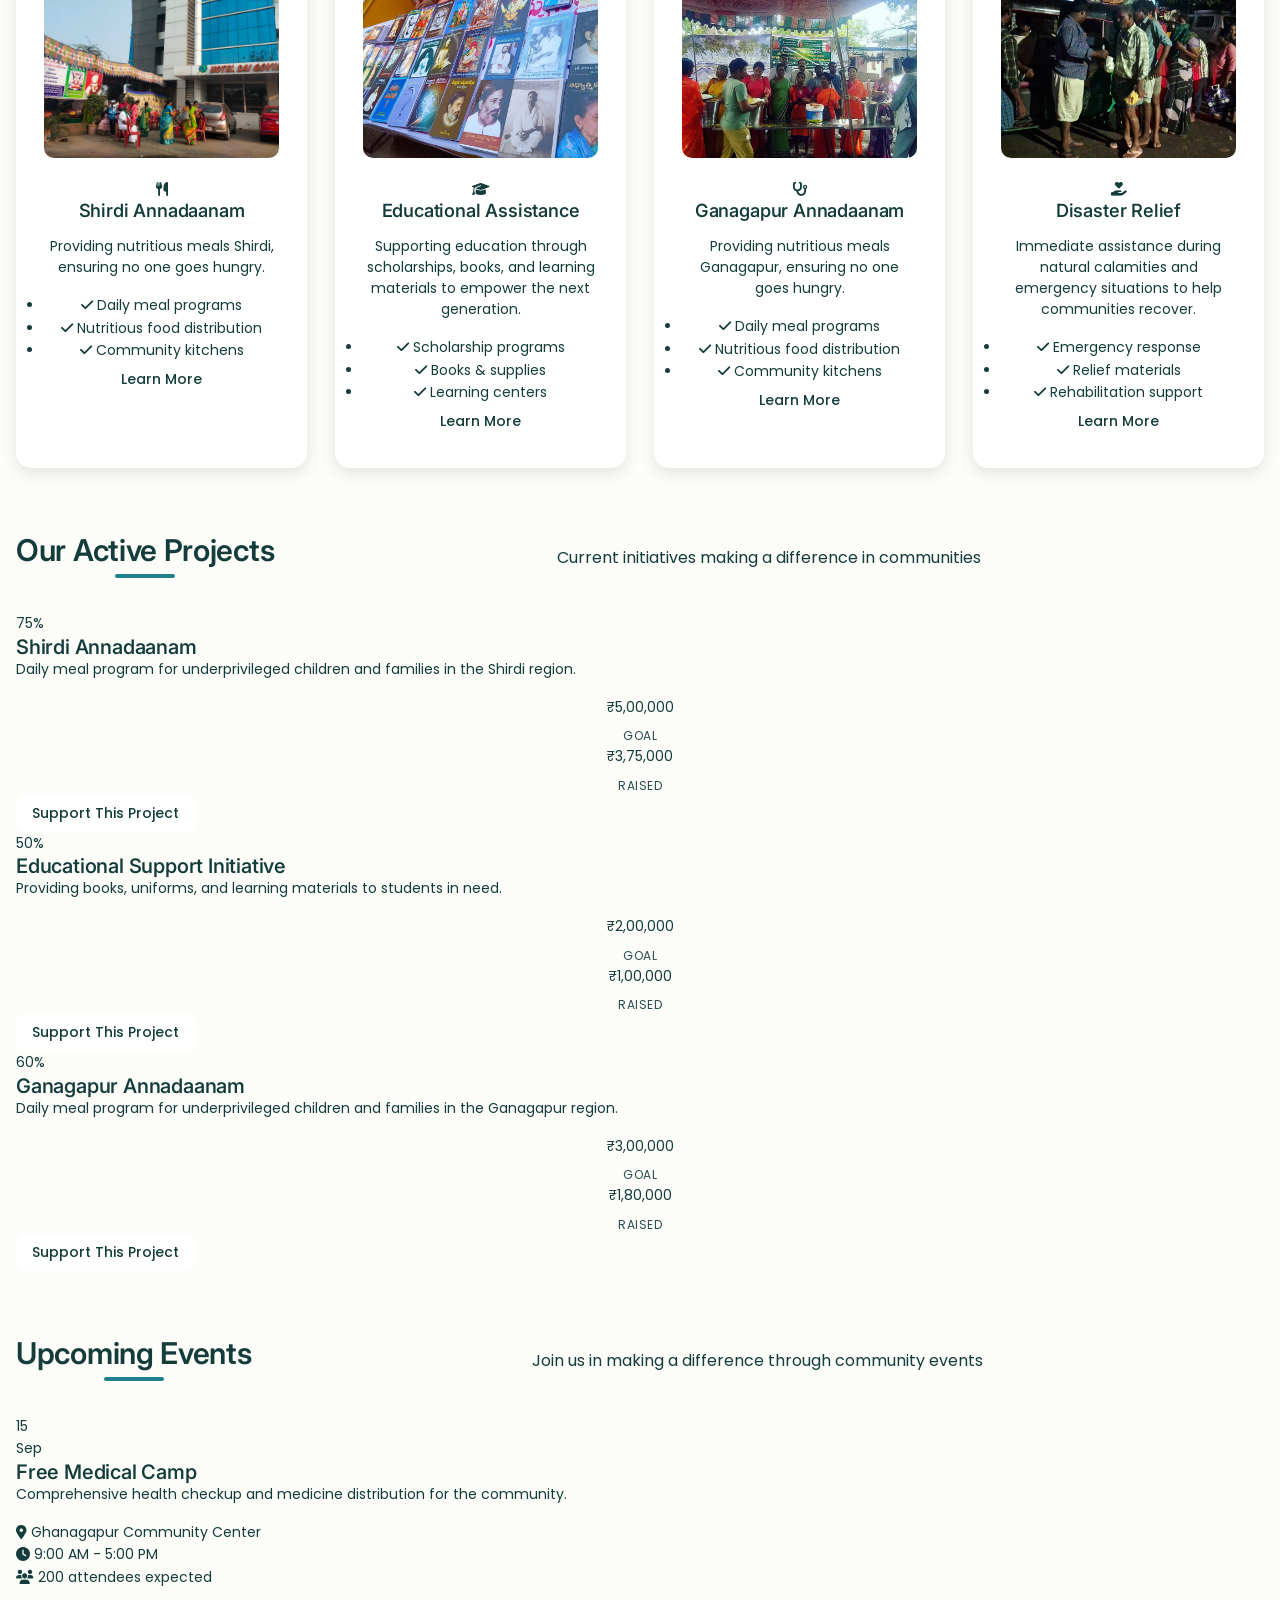
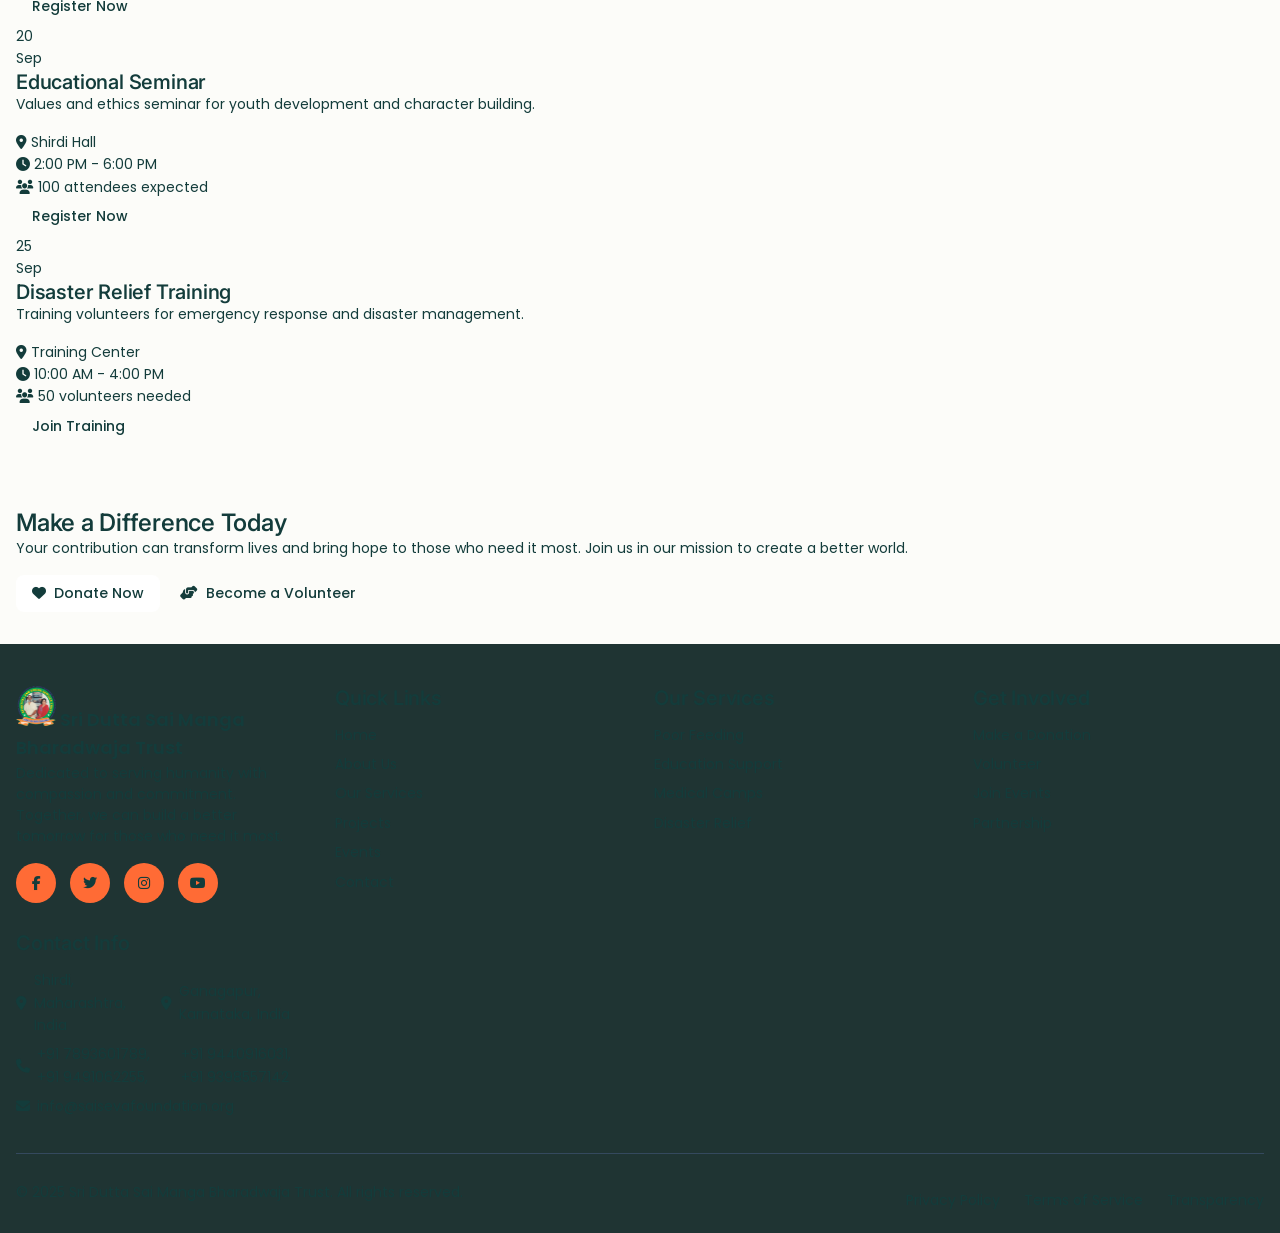
==== commit ece8acc7: "fixes" ====
--- a/index.html
+++ b/index.html
@@ -7,11 +7,13 @@
     <meta name="description" content="Join Sai Seva Foundation in our mission to serve humanity through poor feeding programs, education support, medical camps, and disaster relief across India.">
     <link rel="stylesheet" href="css/common.css">
     <link rel="stylesheet" href="css/style.css">
-    <link rel="stylesheet" href="./css/hero-carousel-styles.css">
+    <link rel="stylesheet" href="css/hero-carousel-styles.css">
+    <!-- THEME COMPATIBILITY - NEW -->
+    <link rel="stylesheet" href="css/theme-compatibility.css">
     <link rel="preconnect" href="https://fonts.googleapis.com">
-<link rel="preconnect" href="https://fonts.gstatic.com" crossorigin>
-<link href="https://fonts.googleapis.com/css2?family=Inter:wght@300;400;500;600;700;800&family=Poppins:wght@400;500;600;700;800&display=swap" rel="stylesheet">
-<link rel="stylesheet" href="https://cdnjs.cloudflare.com/ajax/libs/font-awesome/6.4.0/css/all.min.css">
+    <link rel="preconnect" href="https://fonts.gstatic.com" crossorigin>
+    <link href="https://fonts.googleapis.com/css2?family=Inter:wght@300;400;500;600;700;800&family=Poppins:wght@400;500;600;700;800&display=swap" rel="stylesheet">
+    <link rel="stylesheet" href="https://cdnjs.cloudflare.com/ajax/libs/font-awesome/6.4.0/css/all.min.css">
 
     <meta name="csrf-token" content="">
 </head>
@@ -141,53 +143,6 @@
         </button>
         </div>
     </section>
-    <!-- <section id="home" class="hero">
-        <div class="hero-background">
-            <div class="hero-overlay"></div>
-        </div>
-        <div class="container">
-            <div class="hero-content">
-                <div class="hero-text">
-                    <h1 class="hero-title">
-                        Transforming Lives Through 
-                        <span class="highlight">Service</span>
-                    </h1>
-                    <p class="hero-description">
-                        Join us in our mission to serve humanity and create positive change in communities across India. Together, we can build a better tomorrow for those who need it most.
-                    </p>
-                    <div class="hero-actions">
-                        <a href="donate.html" class="btn btn-primary btn-large">
-                            <i class="fas fa-heart"></i>
-                            Donate Now
-                        </a>
-                        <a href="#services" class="btn btn-outline btn-large">
-                            <i class="fas fa-info-circle"></i>
-                            Our Services
-                        </a>
-                    </div>
-                </div>
-                
-                <div class="hero-stats">
-                    <div class="stat-item">
-                        <div class="stat-number" data-target="50000">0</div>
-                        <div class="stat-label">Lives Touched</div>
-                    </div>
-                    <div class="stat-item">
-                        <div class="stat-number" data-target="500">0</div>
-                        <div class="stat-label">Volunteers</div>
-                    </div>
-                    <div class="stat-item">
-                        <div class="stat-number" data-target="25">0</div>
-                        <div class="stat-label">Projects</div>
-                    </div>
-                    <div class="stat-item">
-                        <div class="stat-number" data-target="100000">0</div>
-                        <div class="stat-label">Meals Served</div>
-                    </div>
-                </div>
-            </div>
-        </div>
-    </section> -->
 
     <!-- About Section -->
     <section id="about" class="about">
@@ -509,56 +464,6 @@
             </div>
         </div>
     </section>
-
-    <!-- Impact Section -->
-    <!-- <section class="impact">
-        <div class="container">
-            <div class="section-header">
-                <h2 class="section-title">Our Impact</h2>
-                <p class="section-subtitle">
-                    Making a measurable difference in communities
-                </p>
-            </div>
-
-            <div class="impact-grid">
-                <div class="impact-item">
-                    <div class="impact-icon">
-                        <i class="fas fa-utensils"></i>
-                    </div>
-                    <div class="impact-number" data-target="50000">0</div>
-                    <div class="impact-label">Meals Served</div>
-                    <div class="impact-description">Nutritious meals provided to families in need</div>
-                </div>
-
-                <div class="impact-item">
-                    <div class="impact-icon">
-                        <i class="fas fa-graduation-cap"></i>
-                    </div>
-                    <div class="impact-number" data-target="1000">0</div>
-                    <div class="impact-label">Students Supported</div>
-                    <div class="impact-description">Educational assistance and scholarships provided</div>
-                </div>
-
-                <div class="impact-item">
-                    <div class="impact-icon">
-                        <i class="fas fa-stethoscope"></i>
-                    </div>
-                    <div class="impact-number" data-target="5000">0</div>
-                    <div class="impact-label">Medical Treatments</div>
-                    <div class="impact-description">Free healthcare services and checkups conducted</div>
-                </div>
-
-                <div class="impact-item">
-                    <div class="impact-icon">
-                        <i class="fas fa-home"></i>
-                    </div>
-                    <div class="impact-number" data-target="25">0</div>
-                    <div class="impact-label">Communities Served</div>
-                    <div class="impact-description">Villages and communities reached through our programs</div>
-                </div>
-            </div>
-        </div>
-    </section> -->
 
     <!-- CTA Section -->
     <section class="cta">
@@ -672,7 +577,9 @@
 
     <!-- Scripts -->
     <script src="js/main.js"></script>
-    <script src="./js/hero-carousel-script.js"></script>
+    <script src="js/hero-carousel-script.js"></script>
+    <!-- THEME SWITCHER - NEW -->
+    <script src="js/theme-switcher.js"></script>
     <script>
         // Initialize CSRF token
         document.addEventListener('DOMContentLoaded', async function() {
@@ -683,6 +590,25 @@
             } catch (error) {
                 console.error('Failed to initialize CSRF token:', error);
             }
+            
+            // Initialize mobile menu
+            const hamburger = document.querySelector('.hamburger');
+            const navMenu = document.querySelector('.nav-menu');
+            
+            if (hamburger && navMenu) {
+                hamburger.addEventListener('click', () => {
+                    hamburger.classList.toggle('active');
+                    navMenu.classList.toggle('active');
+                });
+                
+                // Close menu when clicking on links
+                navMenu.querySelectorAll('a').forEach(link => {
+                    link.addEventListener('click', () => {
+                        hamburger.classList.remove('active');
+                        navMenu.classList.remove('active');
+                    });
+                });
+            }
         });
     </script>
 </body>
--- a/css/theme-compatibility.css
+++ b/css/theme-compatibility.css
@@ -0,0 +1,439 @@
+/**
+ * THEME COMPATIBILITY SYSTEM - Sri Dutta Sai Manga Bharadwaja Trust
+ * Comprehensive light/dark mode compatibility with manual theme switching
+ * 
+ * @version 1.0.0
+ * @priority CRITICAL - Fixes readability issues
+ */
+
+/* =================================================================
+   LIGHT MODE FORCED COMPATIBILITY
+   ================================================================= */
+
+/* Override dark theme for light mode systems */
+@media (prefers-color-scheme: light) {
+    :root {
+        /* Force light mode colors */
+        --color-background: #fcfcf9 !important;
+        --color-surface: #ffffff !important;
+        --color-text: #133c3b !important;
+        --color-text-secondary: #626c6c !important;
+        --color-border: rgba(94, 82, 64, 0.2) !important;
+        --color-primary: #21808d !important;
+        --color-primary-hover: #1d7480 !important;
+        --color-primary-active: #1a6670 !important;
+        
+        /* Update RGB versions */
+        --color-text-rgb: 19, 52, 59;
+        --color-primary-rgb: 33, 128, 141;
+        --color-surface-rgb: 255, 255, 255;
+    }
+    
+    /* Ensure all critical text elements are readable */
+    body, 
+    h1, h2, h3, h4, h5, h6, 
+    p, span, div, a, li, td, th,
+    .nav-link, .footer-links a,
+    .section-title, .section-subtitle {
+        color: var(--color-text) !important;
+    }
+    
+    /* Form elements readability */
+    input, select, textarea {
+        background: var(--color-surface) !important;
+        color: var(--color-text) !important;
+        border-color: var(--color-border) !important;
+    }
+    
+    input::placeholder {
+        color: var(--color-text-secondary) !important;
+    }
+    
+    /* Button fixes */
+    .btn-outline {
+        color: var(--color-primary) !important;
+        border-color: var(--color-primary) !important;
+    }
+    
+    .btn-outline:hover {
+        background: var(--color-primary) !important;
+        color: var(--color-surface) !important;
+    }
+    
+    /* Navigation specific fixes */
+    .header, .navbar {
+        background: var(--color-surface) !important;
+        border-bottom: 1px solid var(--color-border) !important;
+    }
+    
+    .nav-link {
+        color: var(--color-text) !important;
+    }
+    
+    .nav-link:hover, .nav-link.active {
+        color: var(--color-primary) !important;
+    }
+    
+    /* Card and surface fixes */
+    .card, .dashboard-card, .service-card {
+        background: var(--color-surface) !important;
+        border-color: var(--color-border) !important;
+    }
+    
+    /* Footer remains dark for contrast */
+    .footer {
+        background: #1f3433 !important;
+        color: #a7a9a9 !important;
+    }
+    
+    .footer h3 {
+        color: #fcfcf9 !important;
+    }
+    
+    .footer-links a {
+        color: #a7a9a9 !important;
+    }
+    
+    .footer-links a:hover {
+        color: var(--color-primary) !important;
+    }
+}
+
+/* =================================================================
+   DARK MODE ENHANCEMENTS
+   ================================================================= */
+
+@media (prefers-color-scheme: dark) {
+    :root {
+        /* Enhanced dark mode colors */
+        --color-background: #1f2121 !important;
+        --color-surface: #262828 !important;
+        --color-text: #f5f5f5 !important;
+        --color-text-secondary: rgba(167, 169, 169, 0.8) !important;
+        --color-border: rgba(119, 124, 124, 0.3) !important;
+        --color-primary: #32b8c6 !important;
+        --color-primary-hover: #2da6b2 !important;
+        --color-primary-active: #28949f !important;
+    }
+    
+    /* Better contrast for dark mode */
+    .btn-primary {
+        background: var(--color-primary) !important;
+        color: #1f2121 !important;
+    }
+    
+    .btn-outline {
+        border-color: var(--color-border) !important;
+        color: var(--color-text) !important;
+    }
+    
+    .btn-outline:hover {
+        background: var(--color-secondary) !important;
+        color: var(--color-text) !important;
+    }
+}
+
+/* =================================================================
+   MANUAL THEME SWITCHING SYSTEM
+   ================================================================= */
+
+/* Theme toggle button */
+.theme-toggle {
+    position: fixed;
+    top: 80px;
+    right: 20px;
+    z-index: 1000;
+    background: var(--color-surface);
+    border: 2px solid var(--color-border);
+    border-radius: 50%;
+    width: 50px;
+    height: 50px;
+    display: flex;
+    align-items: center;
+    justify-content: center;
+    cursor: pointer;
+    transition: all 0.3s ease;
+    box-shadow: 0 2px 10px rgba(0, 0, 0, 0.1);
+}
+
+.theme-toggle:hover {
+    transform: scale(1.1);
+    box-shadow: 0 4px 20px rgba(0, 0, 0, 0.2);
+}
+
+.theme-toggle i {
+    font-size: 1.2rem;
+    color: var(--color-text);
+    transition: transform 0.3s ease;
+}
+
+.theme-toggle:hover i {
+    transform: rotate(180deg);
+}
+
+/* Manual theme overrides */
+[data-theme="light"] {
+    --color-background: #fcfcf9;
+    --color-surface: #ffffff;
+    --color-text: #133c3b;
+    --color-text-secondary: #626c6c;
+    --color-border: rgba(94, 82, 64, 0.2);
+    --color-primary: #21808d;
+    --color-primary-hover: #1d7480;
+    --color-primary-active: #1a6670;
+}
+
+[data-theme="dark"] {
+    --color-background: #1f2121;
+    --color-surface: #262828;
+    --color-text: #f5f5f5;
+    --color-text-secondary: rgba(167, 169, 169, 0.8);
+    --color-border: rgba(119, 124, 124, 0.3);
+    --color-primary: #32b8c6;
+    --color-primary-hover: #2da6b2;
+    --color-primary-active: #28949f;
+}
+
+/* Force theme colors regardless of system preference */
+[data-theme="light"] body,
+[data-theme="light"] h1, [data-theme="light"] h2, [data-theme="light"] h3,
+[data-theme="light"] h4, [data-theme="light"] h5, [data-theme="light"] h6,
+[data-theme="light"] p, [data-theme="light"] span, [data-theme="light"] div,
+[data-theme="light"] a, [data-theme="light"] li {
+    color: var(--color-text) !important;
+}
+
+[data-theme="dark"] body,
+[data-theme="dark"] h1, [data-theme="dark"] h2, [data-theme="dark"] h3,
+[data-theme="dark"] h4, [data-theme="dark"] h5, [data-theme="dark"] h6,
+[data-theme="dark"] p, [data-theme="dark"] span, [data-theme="dark"] div,
+[data-theme="dark"] a, [data-theme="dark"] li {
+    color: var(--color-text) !important;
+}
+
+/* =================================================================
+   MOBILE RESPONSIVE IMPROVEMENTS
+   ================================================================= */
+
+@media (max-width: 768px) {
+    .theme-toggle {
+        top: 10px;
+        right: 10px;
+        width: 40px;
+        height: 40px;
+    }
+    
+    .theme-toggle i {
+        font-size: 1rem;
+    }
+    
+    /* Mobile navigation improvements */
+    .hamburger {
+        display: flex;
+        flex-direction: column;
+        justify-content: center;
+        width: 30px;
+        height: 30px;
+        background: none;
+        border: none;
+        cursor: pointer;
+        padding: 0;
+    }
+    
+    .hamburger span {
+        width: 100%;
+        height: 3px;
+        background: var(--color-text);
+        margin: 2px 0;
+        transition: all 0.3s ease;
+        border-radius: 2px;
+    }
+    
+    .hamburger.active span:nth-child(1) {
+        transform: rotate(45deg) translate(6px, 6px);
+    }
+    
+    .hamburger.active span:nth-child(2) {
+        opacity: 0;
+    }
+    
+    .hamburger.active span:nth-child(3) {
+        transform: rotate(-45deg) translate(6px, -6px);
+    }
+    
+    /* Mobile menu enhancements */
+    .nav-menu {
+        position: fixed;
+        top: 100%;
+        left: 0;
+        right: 0;
+        background: var(--color-surface);
+        flex-direction: column;
+        padding: 1rem;
+        gap: 1rem;
+        box-shadow: 0 4px 20px rgba(0, 0, 0, 0.1);
+        transform: translateY(-100vh);
+        opacity: 0;
+        visibility: hidden;
+        transition: all 0.3s ease;
+        border-top: 1px solid var(--color-border);
+        max-height: calc(100vh - 80px);
+        overflow-y: auto;
+    }
+    
+    .nav-menu.active {
+        transform: translateY(0);
+        opacity: 1;
+        visibility: visible;
+    }
+    
+    .nav-actions {
+        margin-left: 0;
+        flex-direction: column;
+        width: 100%;
+        gap: 0.75rem;
+    }
+    
+    .nav-actions .btn {
+        width: 100%;
+        text-align: center;
+        justify-content: center;
+        padding: 0.75rem 1rem;
+        min-height: 44px; /* Touch target */
+    }
+}
+
+/* Extra small devices */
+@media (max-width: 480px) {
+    .logo-text {
+        font-size: 0.8rem;
+        max-width: 120px;
+        line-height: 1.2;
+    }
+    
+    .logo-img {
+        width: 30px;
+        height: 30px;
+    }
+    
+    .container {
+        padding: 0 0.5rem;
+    }
+    
+    /* Form improvements */
+    .form-group input,
+    .form-group select,
+    .form-group textarea {
+        font-size: 16px; /* Prevent zoom on iOS */
+        padding: 0.75rem;
+    }
+    
+    .btn {
+        min-height: 44px;
+        padding: 0.75rem 1rem;
+    }
+    
+    .btn-large {
+        min-height: 48px;
+        padding: 1rem 1.25rem;
+    }
+}
+
+/* =================================================================
+   ACCESSIBILITY ENHANCEMENTS
+   ================================================================= */
+
+/* Focus improvements */
+*:focus-visible {
+    outline: 2px solid var(--color-primary);
+    outline-offset: 2px;
+    border-radius: 4px;
+}
+
+.btn:focus-visible,
+input:focus-visible,
+select:focus-visible,
+textarea:focus-visible {
+    box-shadow: 0 0 0 3px rgba(var(--color-primary-rgb, 33, 128, 141), 0.3);
+}
+
+/* High contrast mode support */
+@media (prefers-contrast: high) {
+    :root {
+        --color-border: currentColor;
+    }
+    
+    .btn-outline {
+        border-width: 2px;
+    }
+    
+    input, select, textarea {
+        border-width: 2px;
+    }
+}
+
+/* Reduced motion support */
+@media (prefers-reduced-motion: reduce) {
+    * {
+        animation-duration: 0.01ms !important;
+        animation-iteration-count: 1 !important;
+        transition-duration: 0.01ms !important;
+    }
+    
+    .theme-toggle:hover i {
+        transform: none;
+    }
+}
+
+/* =================================================================
+   PRINT STYLES
+   ================================================================= */
+
+@media print {
+    .theme-toggle,
+    .hamburger {
+        display: none !important;
+    }
+    
+    body {
+        background: white !important;
+        color: black !important;
+    }
+    
+    * {
+        color: black !important;
+        background: white !important;
+    }
+}
+
+/* =================================================================
+   UTILITY CLASSES
+   ================================================================= */
+
+.force-readable {
+    color: var(--color-text) !important;
+    background: var(--color-surface) !important;
+}
+
+.theme-transition {
+    transition: background-color 0.3s ease, color 0.3s ease, border-color 0.3s ease;
+}
+
+/* Mobile utilities */
+@media (max-width: 768px) {
+    .mobile-stack {
+        flex-direction: column !important;
+    }
+    
+    .mobile-full-width {
+        width: 100% !important;
+    }
+    
+    .mobile-hidden {
+        display: none !important;
+    }
+    
+    .mobile-text-center {
+        text-align: center !important;
+    }
+}
